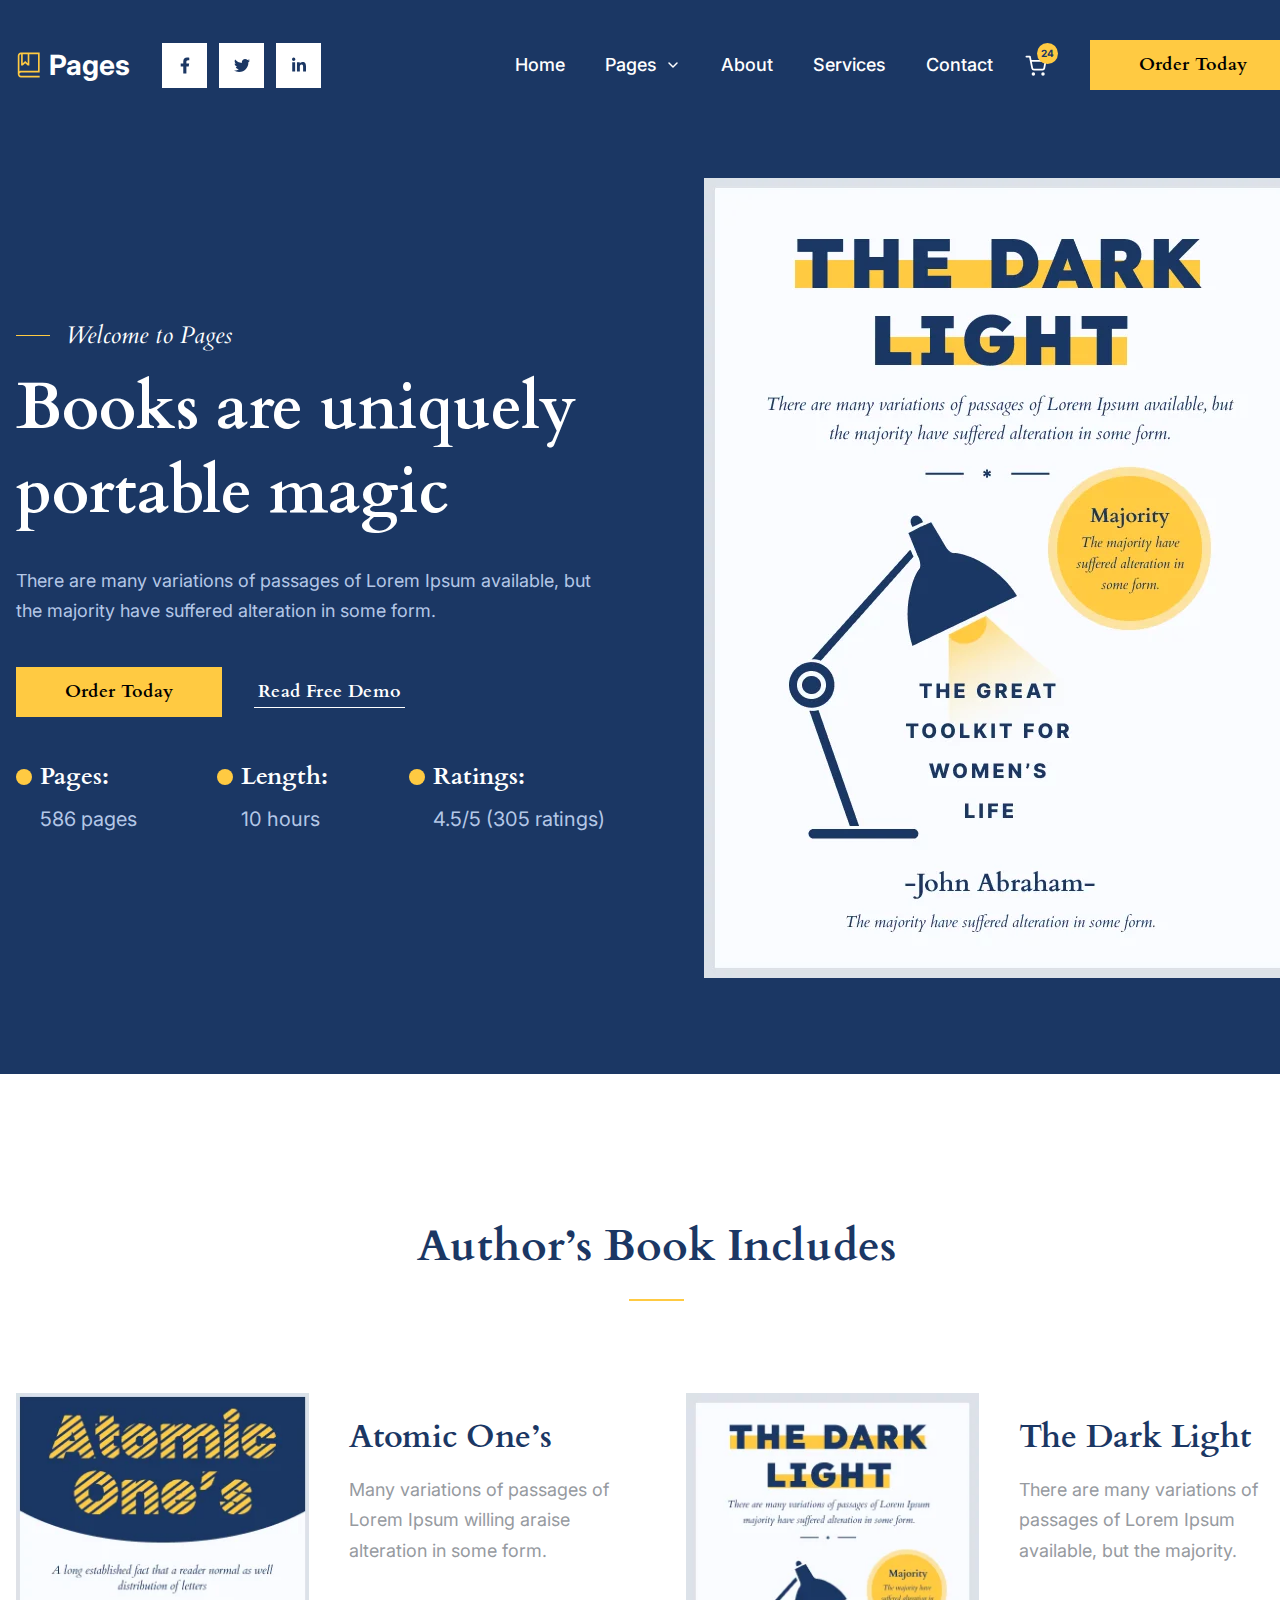
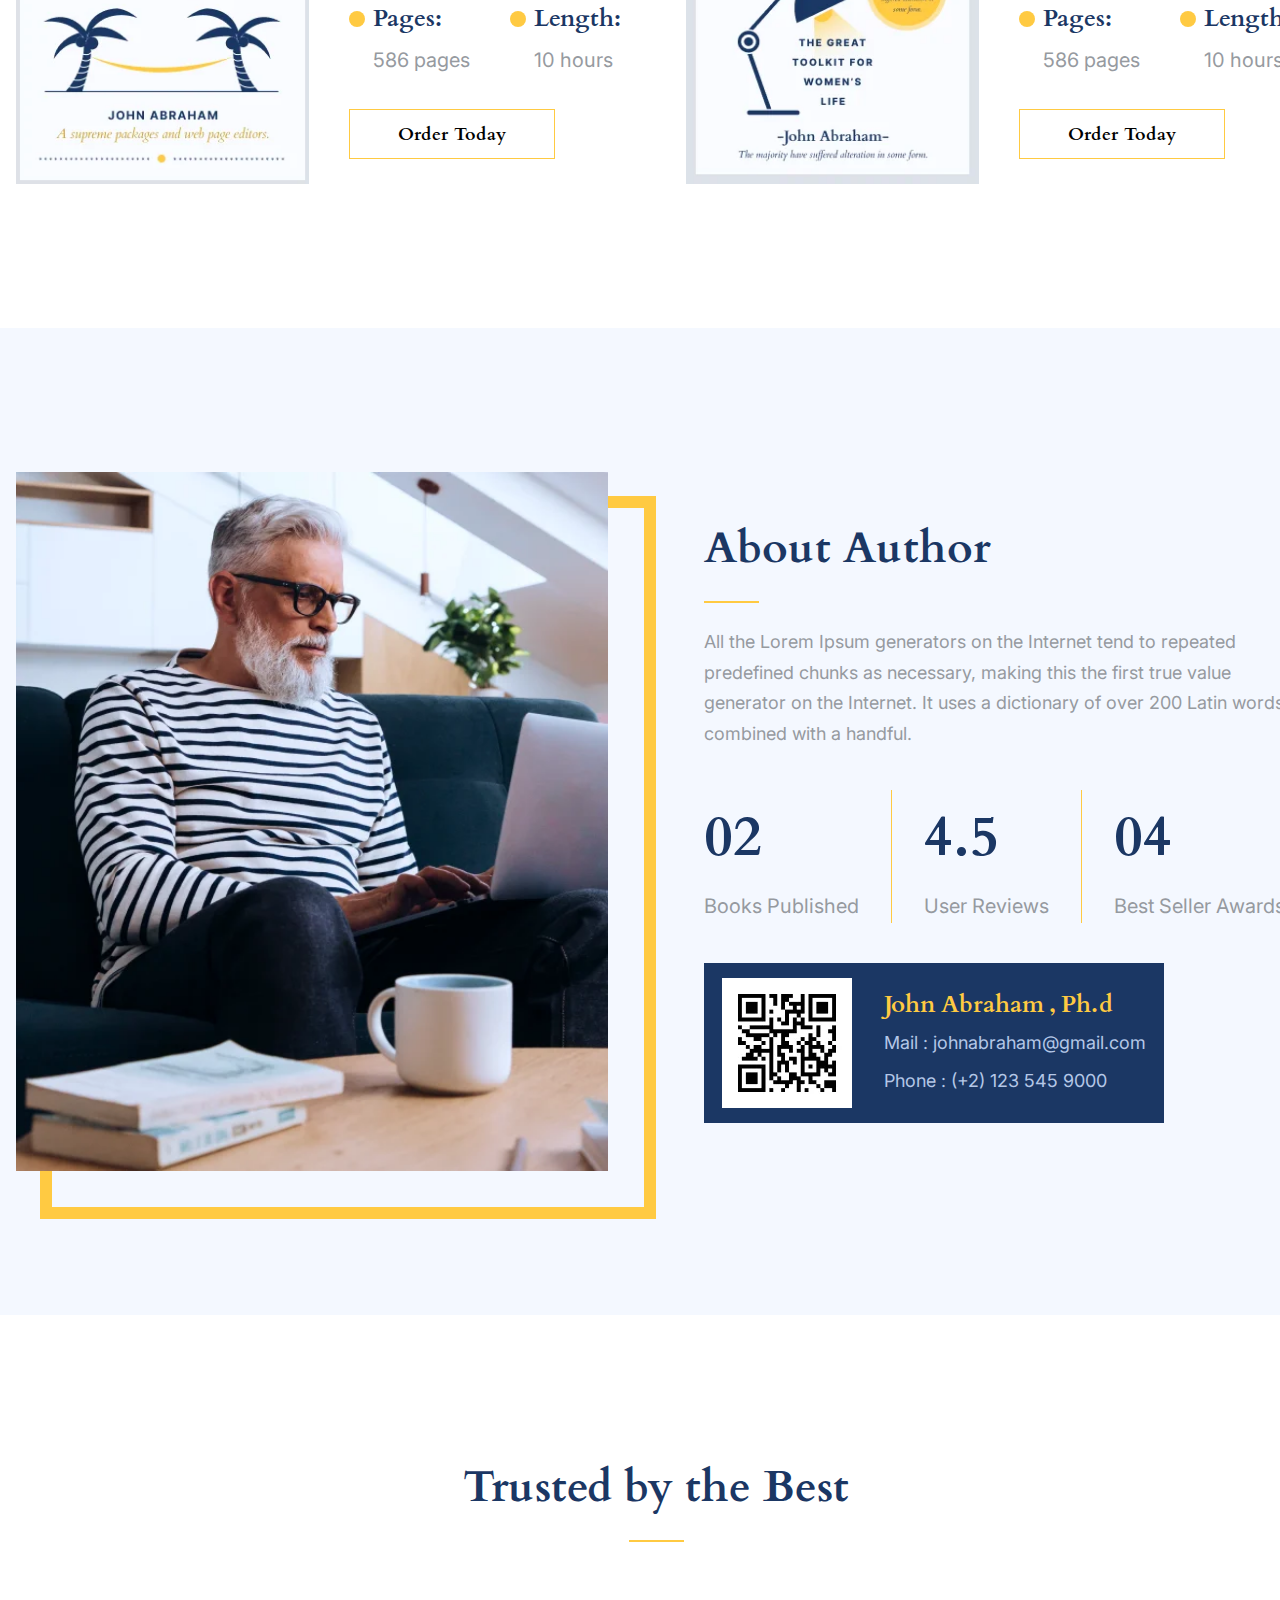
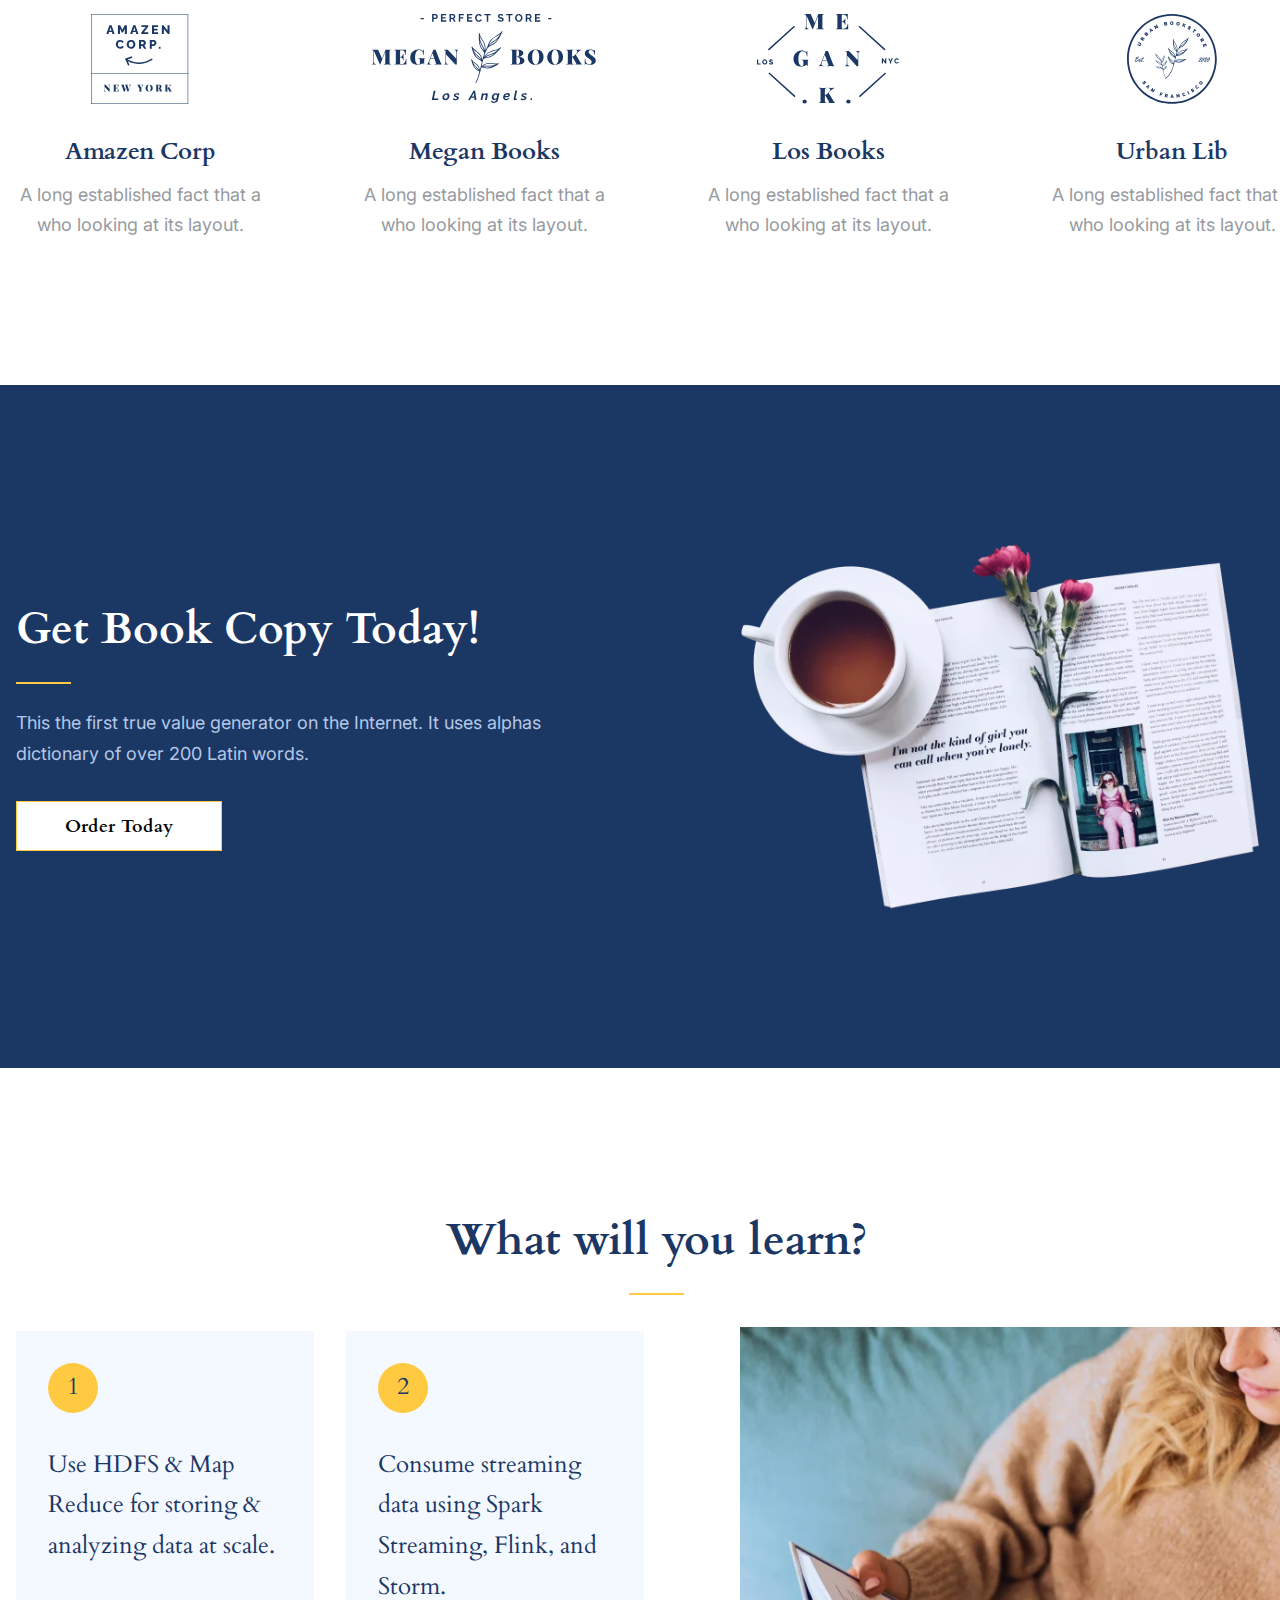
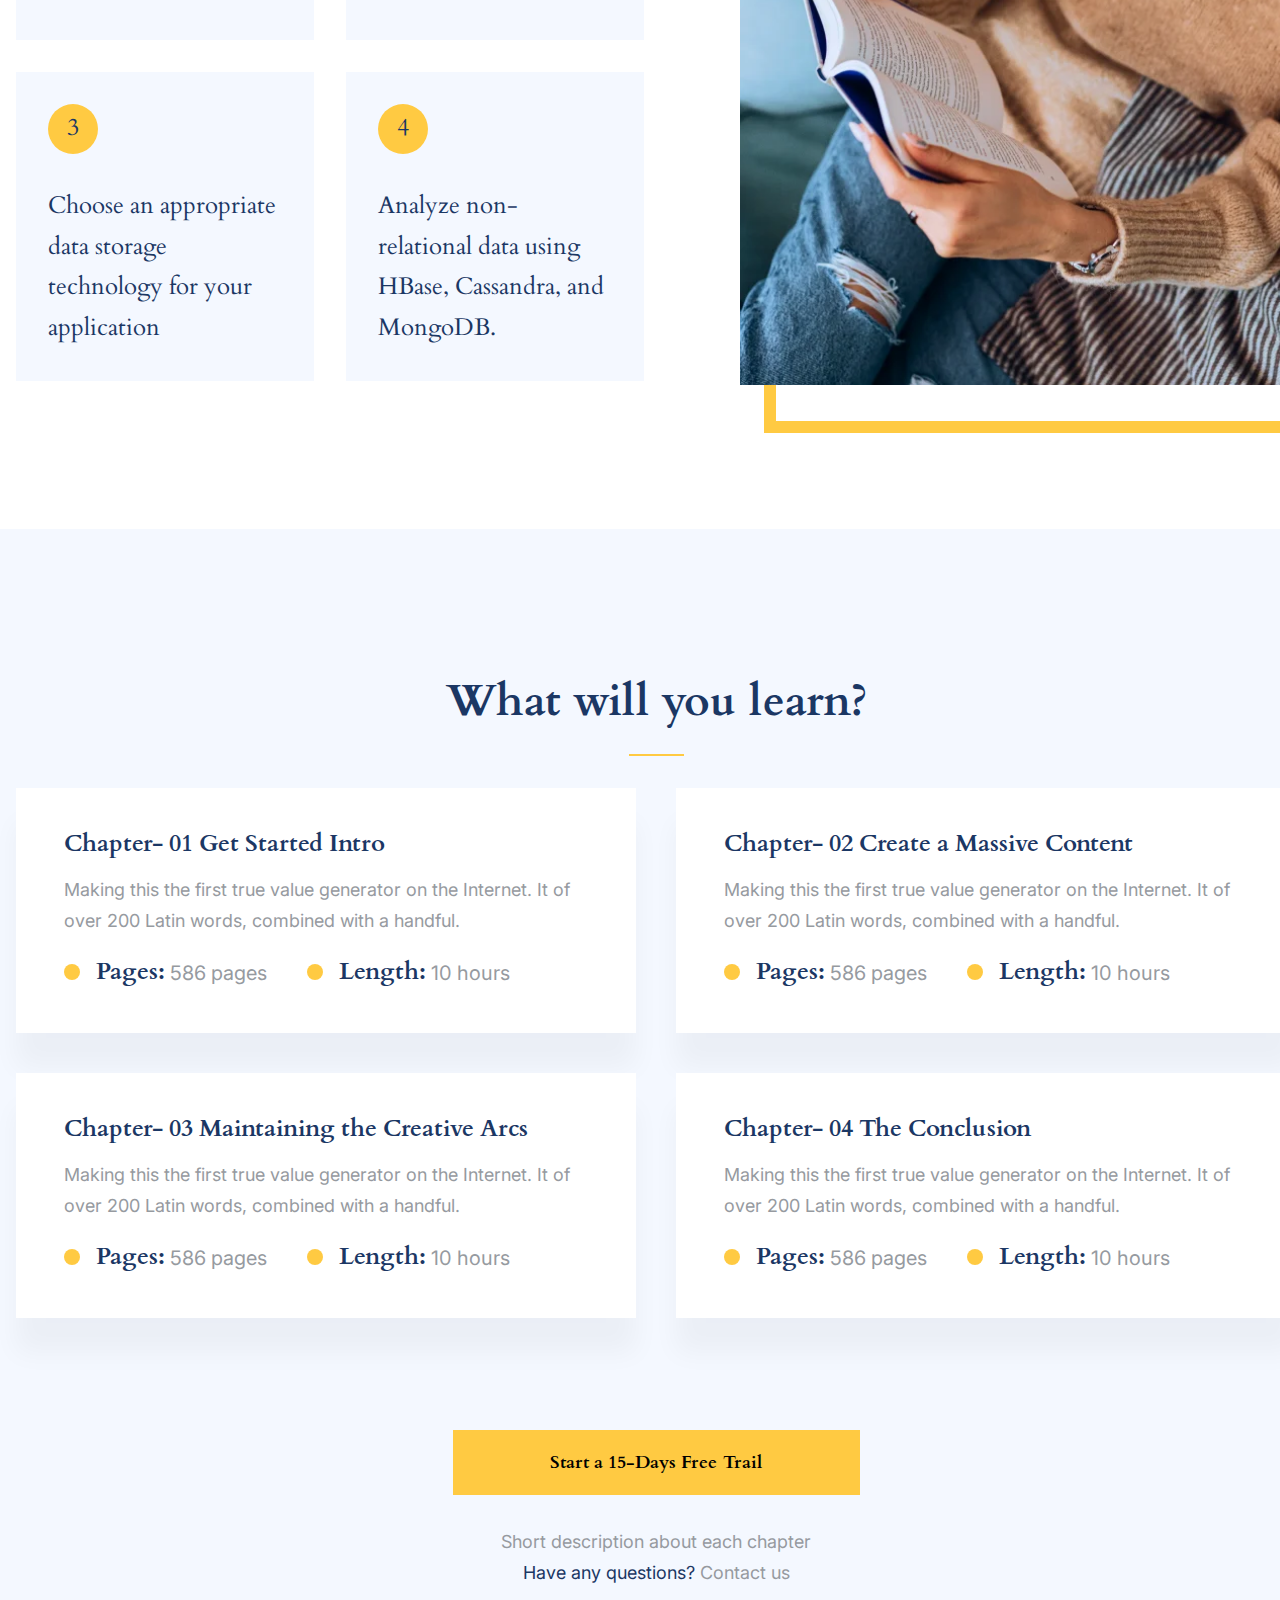
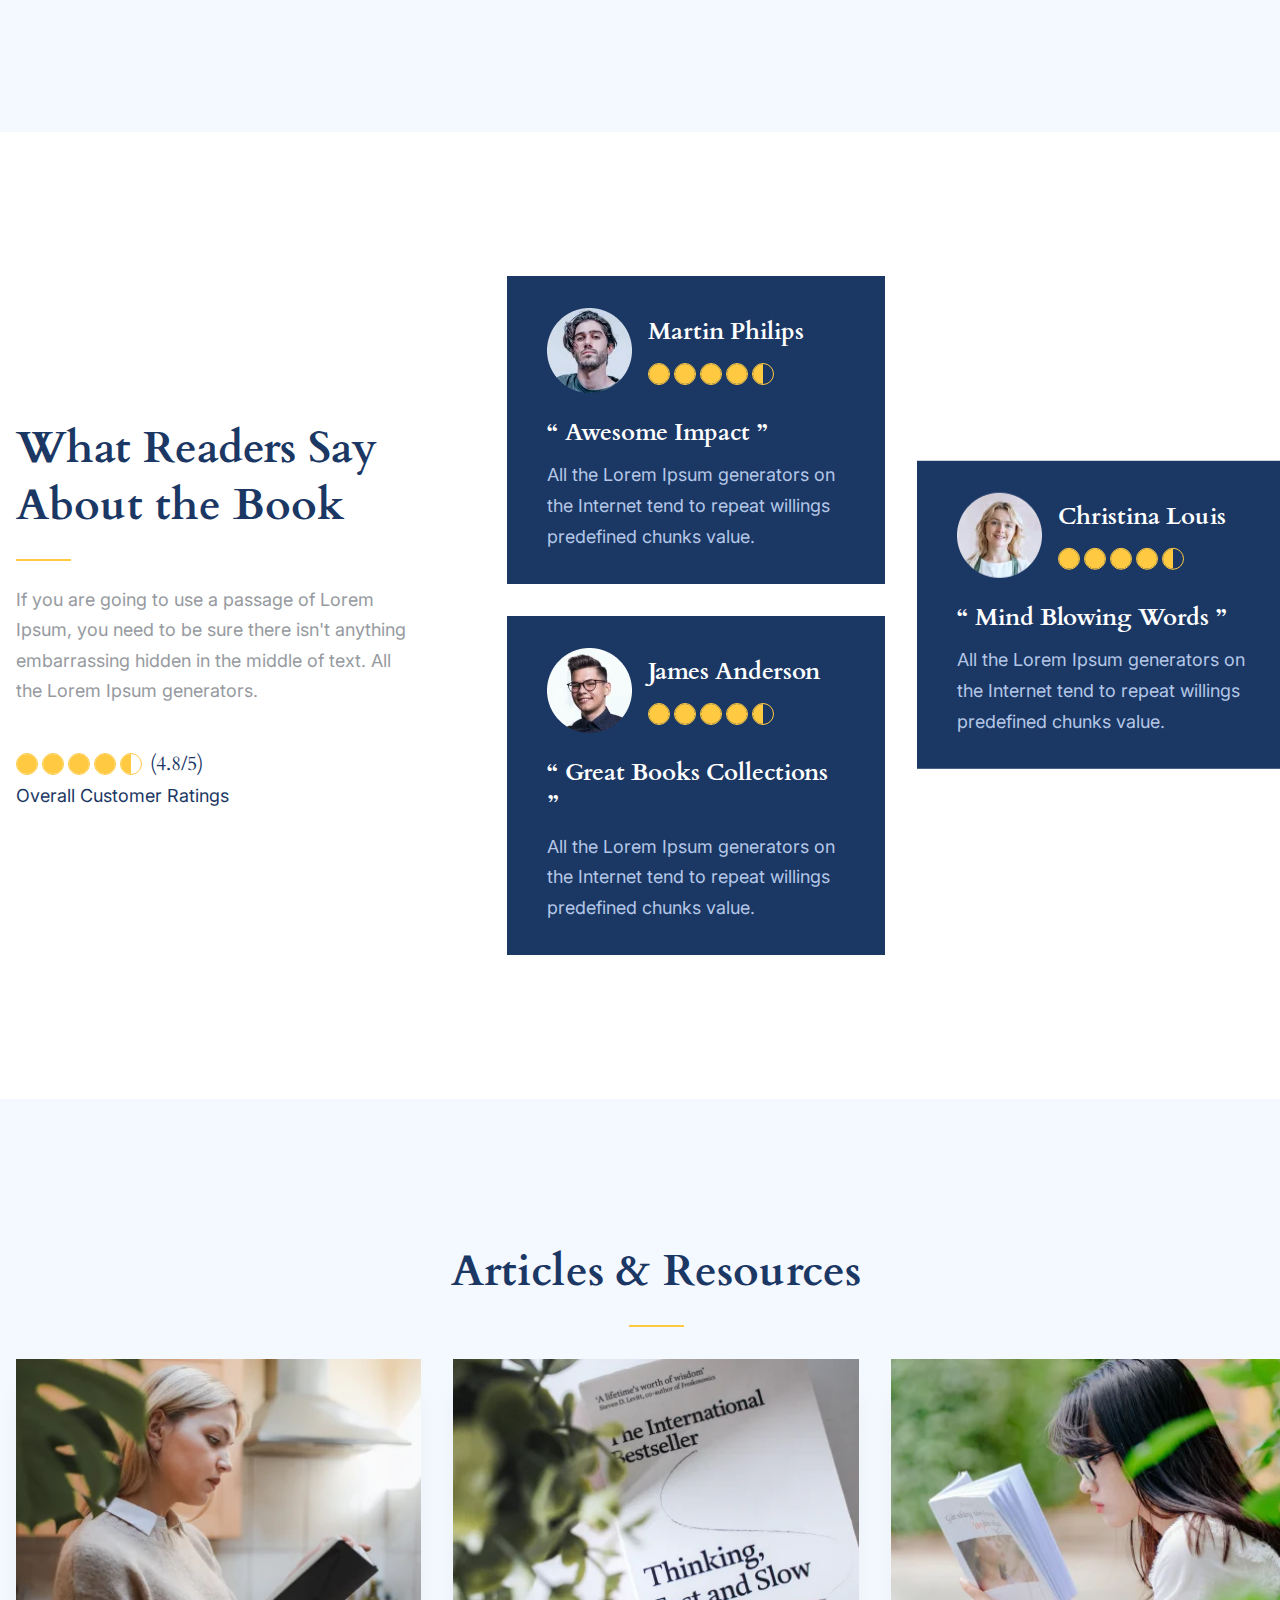
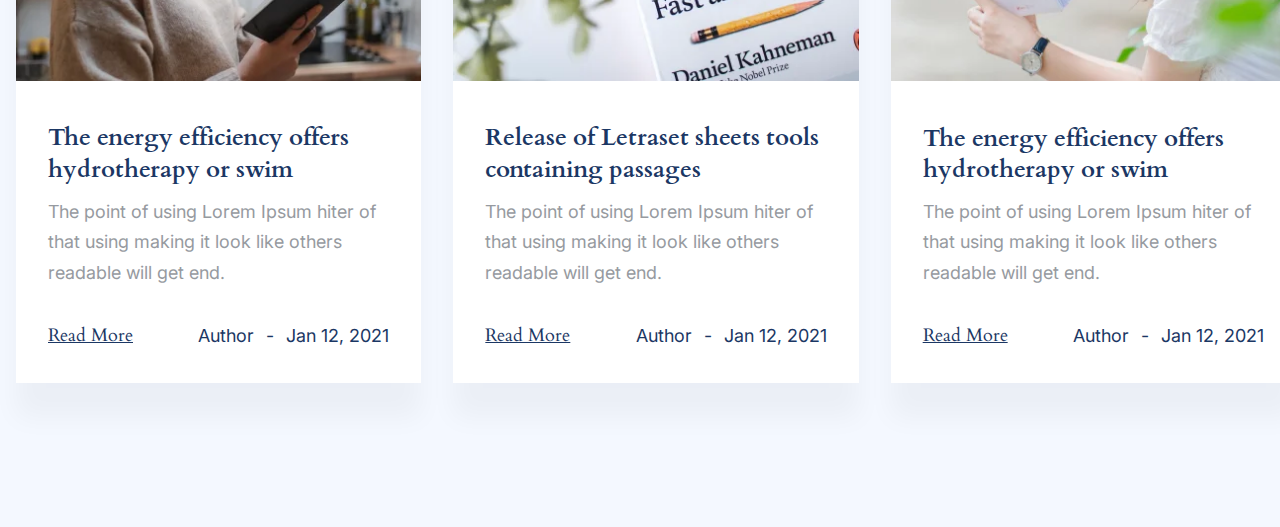
==== index.html @ bec777d6 ""articles" section" ====
<!DOCTYPE html>
<html lang="en">

<head>
    <meta charset="UTF-8">
    <meta name="viewport" content="width=device-width, initial-scale=1.0">
    <link rel="apple-touch-icon" sizes="180x180" href="/apple-touch-icon.png">
    <link rel="icon" type="image/png" sizes="32x32" href="/favicon-32x32.png">
    <link rel="icon" type="image/png" sizes="16x16" href="/favicon-16x16.png">
    <link rel="manifest" href="/site.webmanifest">
    <link rel="preconnect" href="https://fonts.googleapis.com">
    <link rel="preconnect" href="https://fonts.gstatic.com" crossorigin>
    <link
        href="https://fonts.googleapis.com/css2?family=Cardo:ital,wght@0,700;1,400&family=Inter:wght@400;700&display=swap"
        rel="stylesheet">
    <link rel="stylesheet" href="style.css">
    <title>Main - Book Webflow</title>
</head>

<body>
    <header class="header">
        <div class="section header__inner">
            <a href="/" class="logo">
                <svg class="logo__icon" width="25" height="28" aria-hidden="true">
                    <use href="./assets/sprite.svg#logo" />
                </svg>
                <span class="logo__text">Pages</span>
            </a>
            <div class="socials">
                <a href="/" class="socials__button">
                    <svg width="10" height="19" aria-hidden="true">
                        <use href="./assets/sprite.svg#facebook" />
                    </svg>
                </a>
                <a href="/" class="socials__button">
                    <svg width="16" height="19" aria-hidden="true">
                        <use href="./assets/sprite.svg#twitter" />
                    </svg>
                </a>
                <a href="/" class="socials__button">
                    <svg width="14" height="19" aria-hidden="true">
                        <use href="./assets/sprite.svg#linkedin" />
                    </svg>
                </a>
            </div>
            <div class="header__navigation">
                <nav class="navigation">
                    <ul class="navigation__list">
                        <li class="navigation__item"><a class="navigation__link" href="/">Home</a></li>
                        <li class="navigation__item has-submenu">
                            <a class="navigation__link" href="/">
                                Pages
                                <svg class="navigation__icon" width="16" height="16" aria-hidden="true">
                                    <use class="navigation__link" href="./assets/sprite.svg#chevron-down" />
                                </svg>
                            </a>
                            <div class="navigation__submenu">
                                <a href="/">submenu item #1</a>
                                <a href="/">submenu item #2</a>
                                <a href="/">submenu item #3</a>
                                <a href="/">submenu item #4</a>
                            </div>
                        </li>
                        <li class="navigation__item"><a class="navigation__link" href="/">About</a></li>
                        <li class="navigation__item"><a class="navigation__link" href="/">Services</a></li>
                        <li class="navigation__item"><a class="navigation__link" href="/">Contact</a></li>
                    </ul>
                </nav>
                <a class="cart" href="/" data-count="24">
                    <svg class="cart__icon" width="22" height="21" aria-hidden="true">
                        <use href="./assets/sprite.svg#cart" />
                    </svg>
                </a>
                <button class="button" type="button">Order Today</button>
            </div>
        </div>
    </header>
    <div class="hero">
        <section class="section">
            <article class="hero-book">
                <div class="hero-book__content">
                    <h2 class="h5 hero-book__subtitle">Welcome to Pages</h2>
                    <h1 class="hero-book__title">Books are uniquely portable magic</h1>
                    <p class="paragraph paragraph--light">There are many variations of passages of Lorem Ipsum
                        available,
                        but the majority have suffered alteration in some form.</p>
                    <div class="hero-book__buttons">
                        <button class="button" type="button">Order Today</button>
                        <a class="button button--link" href="/">Read Free Demo</a>
                    </div>
                    <ul class="hero-book__statistic statistic">
                        <li class="statistic__item">
                            <strong class="statistic__title">Pages:</strong>
                            <span class="statistic__value">586 pages</span>
                        </li>
                        <li class="statistic__item">
                            <strong class="statistic__title">Length:</strong>
                            <span class="statistic__value">10 hours</span>
                        </li>
                        <li class="statistic__item">
                            <strong class="statistic__title">Ratings:</strong>
                            <span class="statistic__value">4.5/5 (305 ratings)</span>
                        </li>
                    </ul>
                </div>
                <picture class="hero-book__picture">
                    <source srcset="./assets/the_dark_light_cover_lg.webp" type="image/webp">
                    <img src="./assets/the_dark_light_cover_lg.png" alt="Book" class="hero-book__image">
                </picture>
            </article>
        </section>
    </div>
    <div class="books-included">
        <section class="section page-section page-section--vertical">
            <h2 class="page-section__title h3">Author’s Book Includes</h2>
            <div class="books">
                <article class="book">
                    <picture class="book__picture">
                        <source srcset="./assets/atomic_ones_cover.webp" type="image/webp">
                        <img src="./assets/atomic_ones_cover.png" alt="Book" class="hero-book__image">
                    </picture>
                    <div class="book__content">
                        <h3 class="book__title h4">Atomic One’s</h3>
                        <p class="paragraph">Many variations of passages of Lorem Ipsum willing araise
                            alteration in some form.</p>
                        <ul class="book__statistic statistic statistic--dark statistic--gap-sm">
                            <li class="statistic__item">
                                <strong class="statistic__title">Pages:</strong>
                                <span class="statistic__value">586 pages</span>
                            </li>
                            <li class="statistic__item">
                                <strong class="statistic__title">Length:</strong>
                                <span class="statistic__value">10 hours</span>
                            </li>
                        </ul>
                        <button class="button button--secondary" type="button">Order Today</button>
                    </div>
                </article>
                <article class="book">
                    <picture class="book__picture">
                        <source srcset="./assets/the_dark_light_cover.webp" type="image/webp">
                        <img src="./assets/the_dark_light_cover.png" alt="Book" class="hero-book__image">
                    </picture>
                    <div class="book__content">
                        <h3 class="book__title h4">The Dark Light</h3>
                        <p class="paragraph">There are many variations of passages of Lorem Ipsum available,
                            but the majority.</p>
                        <ul class="book__statistic statistic statistic--dark statistic--gap-sm">
                            <li class="statistic__item">
                                <strong class="statistic__title">Pages:</strong>
                                <span class="statistic__value">586 pages</span>
                            </li>
                            <li class="statistic__item">
                                <strong class="statistic__title">Length:</strong>
                                <span class="statistic__value">10 hours</span>
                            </li>
                        </ul>
                        <button class="button button--secondary" type="button">Order Today</button>
                    </div>
                </article>
            </div>
        </section>
    </div>
    <div class="author">
        <section class="section page-section">
            <picture class="author__picture picture picture--border">
                <source srcset="./assets/author_poster.webp" type="image/webp">
                <img src="./assets/author_poster.png" alt="Book" class="author__image">
            </picture>
            <div class="author__content">
                <h2 class="page-section__title h3">About Author</h2>
                <p class="paragraph">All the Lorem Ipsum generators on the Internet tend to repeated
                    predefined chunks as necessary, making this the first true value generator on the Internet. It uses
                    a dictionary of over 200 Latin words, combined with a handful.</p>
                <ul class="author__statistic statistic statistic--alt statistic--dark">
                    <li class="statistic__item">
                        <strong class="statistic__title">02</strong>
                        <span class="statistic__value">Books Published</span>
                    </li>
                    <li class="statistic__item">
                        <strong class="statistic__title">4.5</strong>
                        <span class="statistic__value">User Reviews</span>
                    </li>
                    <li class="statistic__item">
                        <strong class="statistic__title">04</strong>
                        <span class="statistic__value">Best Seller Awards</span>
                    </li>
                </ul>
                <div class="author__contact contact">
                    <picture class="contact__picture">
                        <source srcset="./assets/author_qr.webp" type="image/webp">
                        <img src="./assets/author_qr.png" alt="Book" class="author__image">
                    </picture>
                    <div class="contact__content">
                        <h4 class="contact__title h5">John Abraham , Ph.d</h4>
                        <p class="contact__link">
                            <span>Mail :</span>
                            <a href="mailto:johnabraham@gmail.com">johnabraham@gmail.com</a>
                        </p>
                        <p class="contact__link">
                            <span>Phone :</span>
                            <a href="tel: (+2) 123 545 9000"> (+2) 123 545 9000</a>
                        </p>
                    </div>
                </div>
            </div>
        </section>
    </div>
    <div class="trusted">
        <section class="section page-section page-section--vertical">
            <h2 class="page-section__title h3">Trusted by the Best</h2>
            <ul class="trusted__list">
                <li class="trusted__item">
                    <img class="trusted__logo" src="./assets/amazen.svg" alt="Amazen Corp Logo">
                    <h4 class="trusted__title h5">Amazen Corp</h4>
                    <p class="paragraph">A long established fact that a who looking at its layout.</p>
                </li>
                <li class="trusted__item">
                    <img class="trusted__logo" src="./assets/megan_books.svg" alt="Megan Books Logo">
                    <h4 class="trusted__title h5">Megan Books</h4>
                    <p class="paragraph">A long established fact that a who looking at its layout.</p>
                </li>
                <li class="trusted__item">
                    <img class="trusted__logo" src="./assets/los_books.svg" alt="Los Books Logo">
                    <h4 class="trusted__title h5">Los Books</h4>
                    <p class="paragraph">A long established fact that a who looking at its layout.</p>
                </li>
                <li class="trusted__item">
                    <img class="trusted__logo" src="./assets/urban_lib.svg" alt="Urban Lib Logo">
                    <h4 class="trusted__title h5">Urban Lib</h4>
                    <p class="paragraph">A long established fact that a who looking at its layout.</p>
                </li>
            </ul>
        </section>
    </div>
    <div class="get-copy">
        <section class="section page-section">
            <div class="page-section__content">
                <h2 class="page-section__title page-section__title--light h3">Get Book Copy
                    Today!</h2>
                <p class="paragraph paragraph--light get-copy__description">This the first true value generator on
                    the Internet. It uses alphas
                    dictionary of over 200 Latin words.</p>
                <button class="button button--secondary" type="button">Order Today</button>
            </div>
            <picture class="picture">
                <source srcset="./assets/get_book_copy_image.webp" type="image/webp">
                <img src="./assets/get_book_copy_image.png" alt="Book" class="author__image">
            </picture>
        </section>
    </div>
    <div class="what-learn">
        <section class="section page-section page-section--vertical">
            <h2 class="page-section__title h3">What will you learn?</h2>
            <div class="what-learn__inner">
                <div class="what-learn__tiles">
                    <div class="what-learn__tile">
                        <span class="what-learn__tile-count">1</span>
                        <p class="what-learn__tile-description">Use HDFS & Map Reduce for storing & analyzing data at
                            scale.
                        </p>
                    </div>
                    <div class="what-learn__tile">
                        <span class="what-learn__tile-count">2</span>
                        <p class="what-learn__tile-description">Consume streaming data using Spark Streaming, Flink, and
                            Storm.</p>
                    </div>
                    <div class="what-learn__tile">
                        <span class="what-learn__tile-count">3</span>
                        <p class="what-learn__tile-description">Choose an appropriate data storage technology for your
                            application</p>
                    </div>
                    <div class="what-learn__tile">
                        <span class="what-learn__tile-count">4</span>
                        <p class="what-learn__tile-description">Analyze non-relational data using HBase, Cassandra, and
                            MongoDB.</p>
                    </div>
                </div>
                <picture class="what-learn__picture picture picture--border">
                    <source srcset="./assets/what_will_you_learn_image.webp" type="image/webp">
                    <img src="./assets/what_will_you_learn_image.png" alt="Book" class="author__image">
                </picture>
            </div>
        </section>
    </div>
    <div class="chapters">
        <section class="section page-section page-section--vertical">
            <h2 class="page-section__title h3">What will you learn?</h2>
            <div class="chapters__tiles">
                <article class="chapters__tile">
                    <h3 class="chapters__tile-title h5">Chapter- 01 Get Started Intro</h3>
                    <p class="paragraph">Making this the first true value generator on the Internet. It of over 200
                        Latin words, combined with a handful.</p>
                    <ul class="statistic statistic--horizontal statistic--dark statistic--gap-sm">
                        <li class="statistic__item">
                            <strong class="statistic__title">Pages:</strong>
                            <span class="statistic__value">586 pages</span>
                        </li>
                        <li class="statistic__item">
                            <strong class="statistic__title">Length:</strong>
                            <span class="statistic__value">10 hours</span>
                        </li>
                    </ul>
                </article>
                <article class="chapters__tile">
                    <h3 class="chapters__tile-title h5">Chapter- 02 Create a Massive Content</h3>
                    <p class="paragraph">Making this the first true value generator on the Internet. It of over 200
                        Latin words, combined with a handful.</p>
                    <ul class="statistic statistic--horizontal statistic--dark statistic--gap-sm">
                        <li class="statistic__item">
                            <strong class="statistic__title">Pages:</strong>
                            <span class="statistic__value">586 pages</span>
                        </li>
                        <li class="statistic__item">
                            <strong class="statistic__title">Length:</strong>
                            <span class="statistic__value">10 hours</span>
                        </li>
                    </ul>
                </article>
                <article class="chapters__tile">
                    <h3 class="chapters__tile-title h5">Chapter- 03 Maintaining the Creative Arcs</h3>
                    <p class="paragraph">Making this the first true value generator on the Internet. It of over 200
                        Latin words, combined with a handful.</p>
                    <ul class="statistic statistic--horizontal statistic--dark statistic--gap-sm">
                        <li class="statistic__item">
                            <strong class="statistic__title">Pages:</strong>
                            <span class="statistic__value">586 pages</span>
                        </li>
                        <li class="statistic__item">
                            <strong class="statistic__title">Length:</strong>
                            <span class="statistic__value">10 hours</span>
                        </li>
                    </ul>
                </article>
                <article class="chapters__tile">
                    <h3 class="chapters__tile-title h5">Chapter- 04 The Conclusion</h3>
                    <p class="paragraph">Making this the first true value generator on the Internet. It of over 200
                        Latin words, combined with a handful.</p>
                    <ul class="statistic statistic--horizontal statistic--dark statistic--gap-sm">
                        <li class="statistic__item">
                            <strong class="statistic__title">Pages:</strong>
                            <span class="statistic__value">586 pages</span>
                        </li>
                        <li class="statistic__item">
                            <strong class="statistic__title">Length:</strong>
                            <span class="statistic__value">10 hours</span>
                        </li>
                    </ul>
                </article>
            </div>
            <footer class="chapters__footer">
                <button class="button button--lg chapters__button">Start a 15-Days Free Trail</button>
                <p class="paragraph">Short description about each chapter</p>
                <p class="paragraph"><a class="link link--dark" href="/">Have any questions?</a> Contact us</p>
            </footer>
        </section>
    </div>
    <div class="testimonials">
        <section class="section page-section page-section--1_2">
            <div class="testimonials__content">
                <h2 class="page-section__title h3">What Readers Say About the Book</h2>
                <p class="paragraph">If you are going to use a passage of Lorem Ipsum, you need to be sure there isn't
                    anything embarrassing hidden in the middle of text. All the Lorem Ipsum generators.</p>
                <div class="testimonials__rating rating">
                    <ul class="rating__dots">
                        <li class="rating__dot"></li>
                        <li class="rating__dot"></li>
                        <li class="rating__dot"></li>
                        <li class="rating__dot"></li>
                        <li class="rating__dot rating__dot--half"></li>
                        <li class="rating__dot rating__dot--label"><span class="rating__label">(4.8/5)</span></li>
                    </ul>
                    <a href="/" class="rating__link">Overall Customer Ratings</a>
                </div>
            </div>
            <div class="testimonials__testimonials">
                <article class="testimonial">
                    <header class="testimonial__header">
                        <picture class="testimonial__avatar">
                            <source srcset="./assets/avatar_01.webp" type="image/webp">
                            <img src="./assets/avatar_01.png" alt="Book" class="author__image">
                        </picture>
                        <h3 class="testimonial__username h5">Martin Philips</h3>
                        <div class="rating testimonial__rating">
                            <ul class="rating__dots">
                                <li class="rating__dot"></li>
                                <li class="rating__dot"></li>
                                <li class="rating__dot"></li>
                                <li class="rating__dot"></li>
                                <li class="rating__dot rating__dot--half"></li>
                            </ul>
                        </div>
                    </header>
                    <h4 class="testimonial__title h5">“ Awesome Impact ”</h4>
                    <p class="paragraph paragraph--light">All the Lorem Ipsum generators on the Internet tend to repeat
                        willings predefined chunks value.</p>
                </article>
                <article class="testimonial">
                    <header class="testimonial__header">
                        <picture class="testimonial__avatar">
                            <source srcset="./assets/avatar_02.webp" type="image/webp">
                            <img src="./assets/avatar_02.png" alt="Book" class="author__image">
                        </picture>
                        <h3 class="testimonial__username h5">Christina Louis</h3>
                        <div class="rating testimonial__rating">
                            <ul class="rating__dots">
                                <li class="rating__dot"></li>
                                <li class="rating__dot"></li>
                                <li class="rating__dot"></li>
                                <li class="rating__dot"></li>
                                <li class="rating__dot rating__dot--half"></li>
                            </ul>
                        </div>
                    </header>
                    <h4 class="testimonial__title h5">“ Mind Blowing Words ”</h4>
                    <p class="paragraph paragraph--light">All the Lorem Ipsum generators on the Internet tend to repeat
                        willings predefined chunks value.</p>
                </article>
                <article class="testimonial">
                    <header class="testimonial__header">
                        <picture class="testimonial__avatar">
                            <source srcset="./assets/avatar_03.webp" type="image/webp">
                            <img src="./assets/avatar_03.png" alt="Book" class="author__image">
                        </picture>
                        <h3 class="testimonial__username h5">James Anderson</h3>
                        <div class="rating testimonial__rating">
                            <ul class="rating__dots">
                                <li class="rating__dot"></li>
                                <li class="rating__dot"></li>
                                <li class="rating__dot"></li>
                                <li class="rating__dot"></li>
                                <li class="rating__dot rating__dot--half"></li>
                            </ul>
                        </div>
                    </header>
                    <h4 class="testimonial__title h5">“ Great Books Collections ”</h4>
                    <p class="paragraph paragraph--light">All the Lorem Ipsum generators on the Internet tend to repeat
                        willings predefined chunks value.</p>
                </article>
            </div>
        </section>
    </div>
    <div class="articles">
        <section class="section page-section page-section--vertical">
            <h2 class="page-section__title h3">Articles & Resources</h2>
            <div class="articles__articles">
                <article class="article">
                    <picture class="article__picture">
                        <source srcset="./assets/article_01.webp" type="image/webp">
                        <img src="./assets/article_01.png" alt="Book" class="article__image">
                    </picture>
                    <div class="article__content">
                        <h3 class="article__title h5">The energy efficiency offers hydrotherapy or swim</h3>
                        <p class="paragraph">The point of using Lorem Ipsum hiter of that using making it look like
                            others readable will get end.</p>
                        <footer class="article__footer">
                            <a class="link link--alt link--serif article__link" href="/">Read More</a>
                            <span class="article__author">Author</span>
                            <span class="article__date">Jan 12, 2021</span>
                        </footer>
                    </div>
                </article>
                <article class="article">
                    <picture class="article__picture">
                        <source srcset="./assets/article_02.webp" type="image/webp">
                        <img src="./assets/article_02.png" alt="Book" class="article__image">
                    </picture>
                    <div class="article__content">
                        <h3 class="article__title h5">Release of Letraset sheets tools containing passages</h3>
                        <p class="paragraph">The point of using Lorem Ipsum hiter of that using making it look like
                            others readable will get end.</p>
                        <footer class="article__footer">
                            <a class="link link--alt link--serif article__link" href="/">Read More</a>
                            <span class="article__author">Author</span>
                            <span class="article__date">Jan 12, 2021</span>
                        </footer>
                    </div>
                </article>
                <article class="article">
                    <picture class="article__picture">
                        <source srcset="./assets/article_03.webp" type="image/webp">
                        <img src="./assets/article_03.png" alt="Book" class="article__image">
                    </picture>
                    <div class="article__content">
                        <h3 class="article__title h5">The energy efficiency offers hydrotherapy or swim</h3>
                        <p class="paragraph">The point of using Lorem Ipsum hiter of that using making it look like
                            others readable will get end.</p>
                        <footer class="article__footer">
                            <a class="link link--alt link--serif article__link" href="/">Read More</a>
                            <span class="article__author">Author</span>
                            <span class="article__date">Jan 12, 2021</span>
                        </footer>
                    </div>
                </article>
            </div>
        </section>
    </div>
</body>

</html>
---- style.css ----
@import './css/variables.css';
@import './css/layout.css';
@import './css/typography.css';
@import './css/general.css';
@import './css/components/all.css';
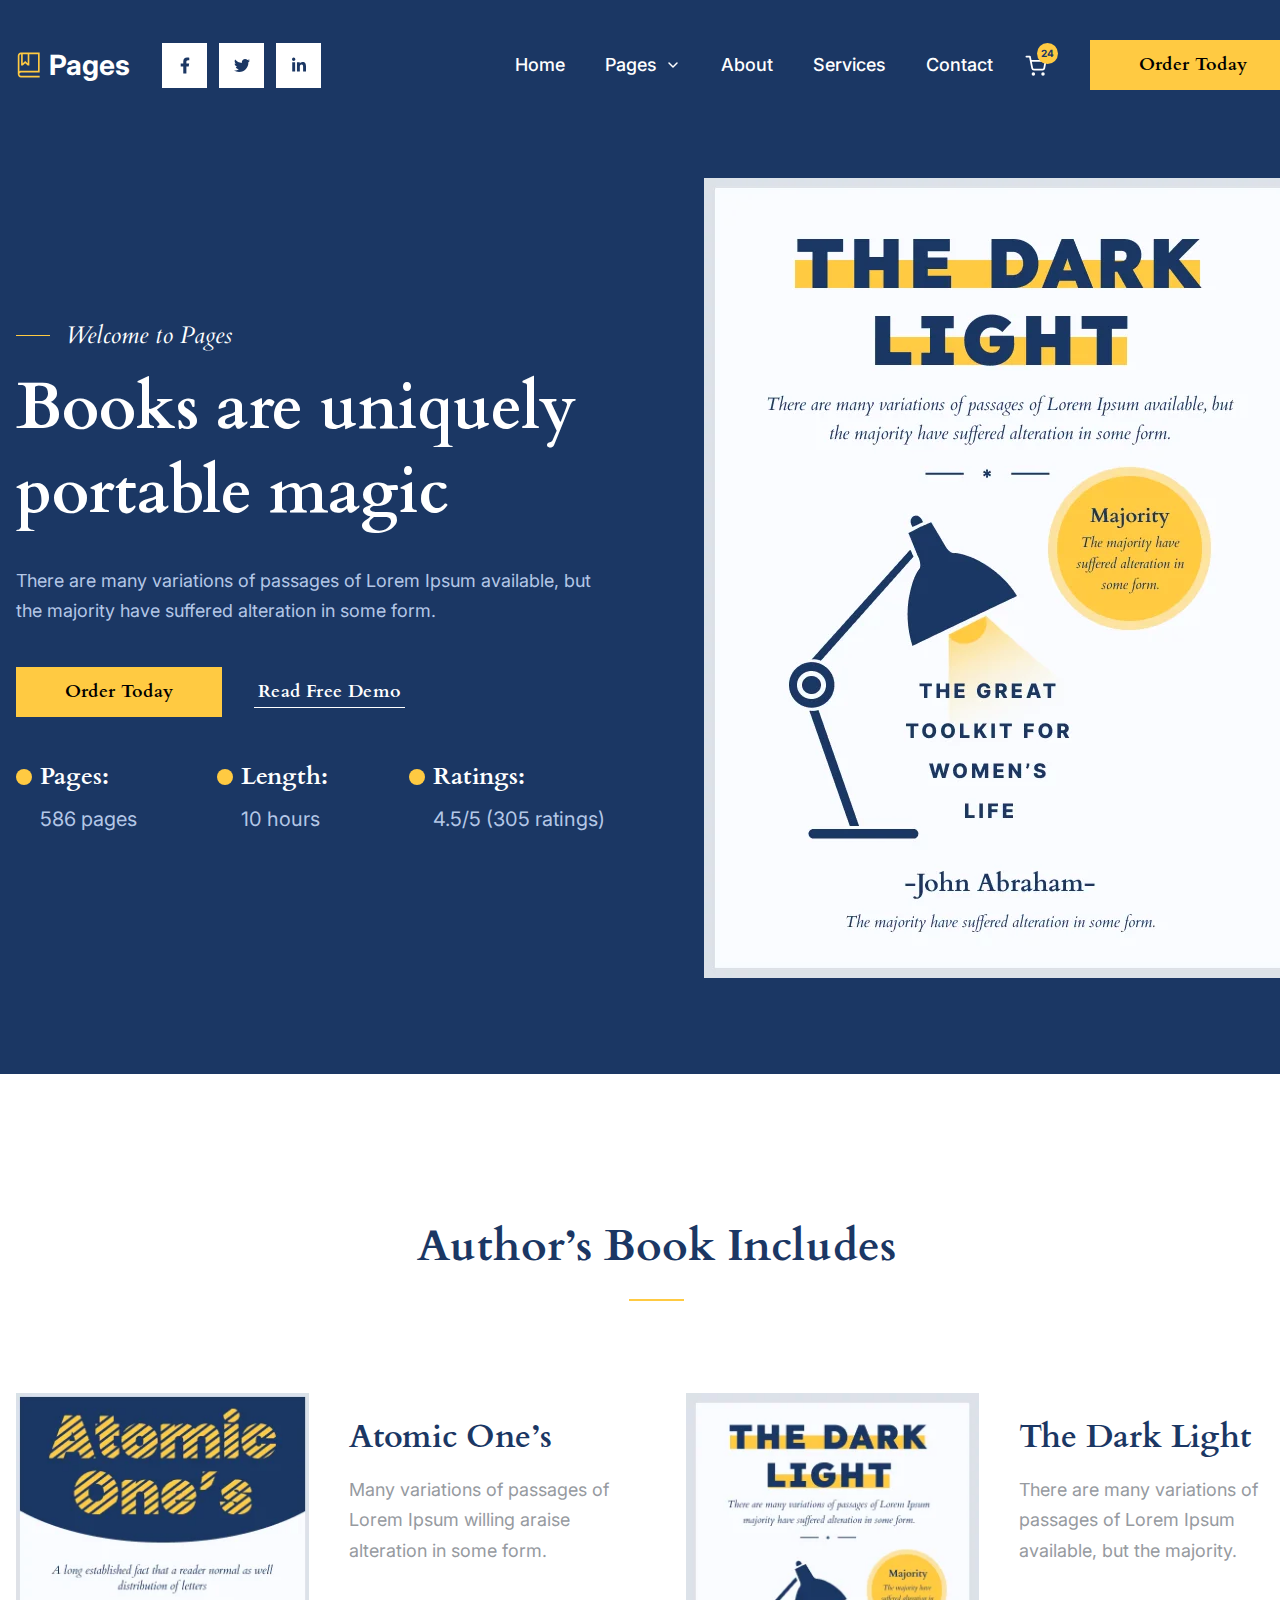
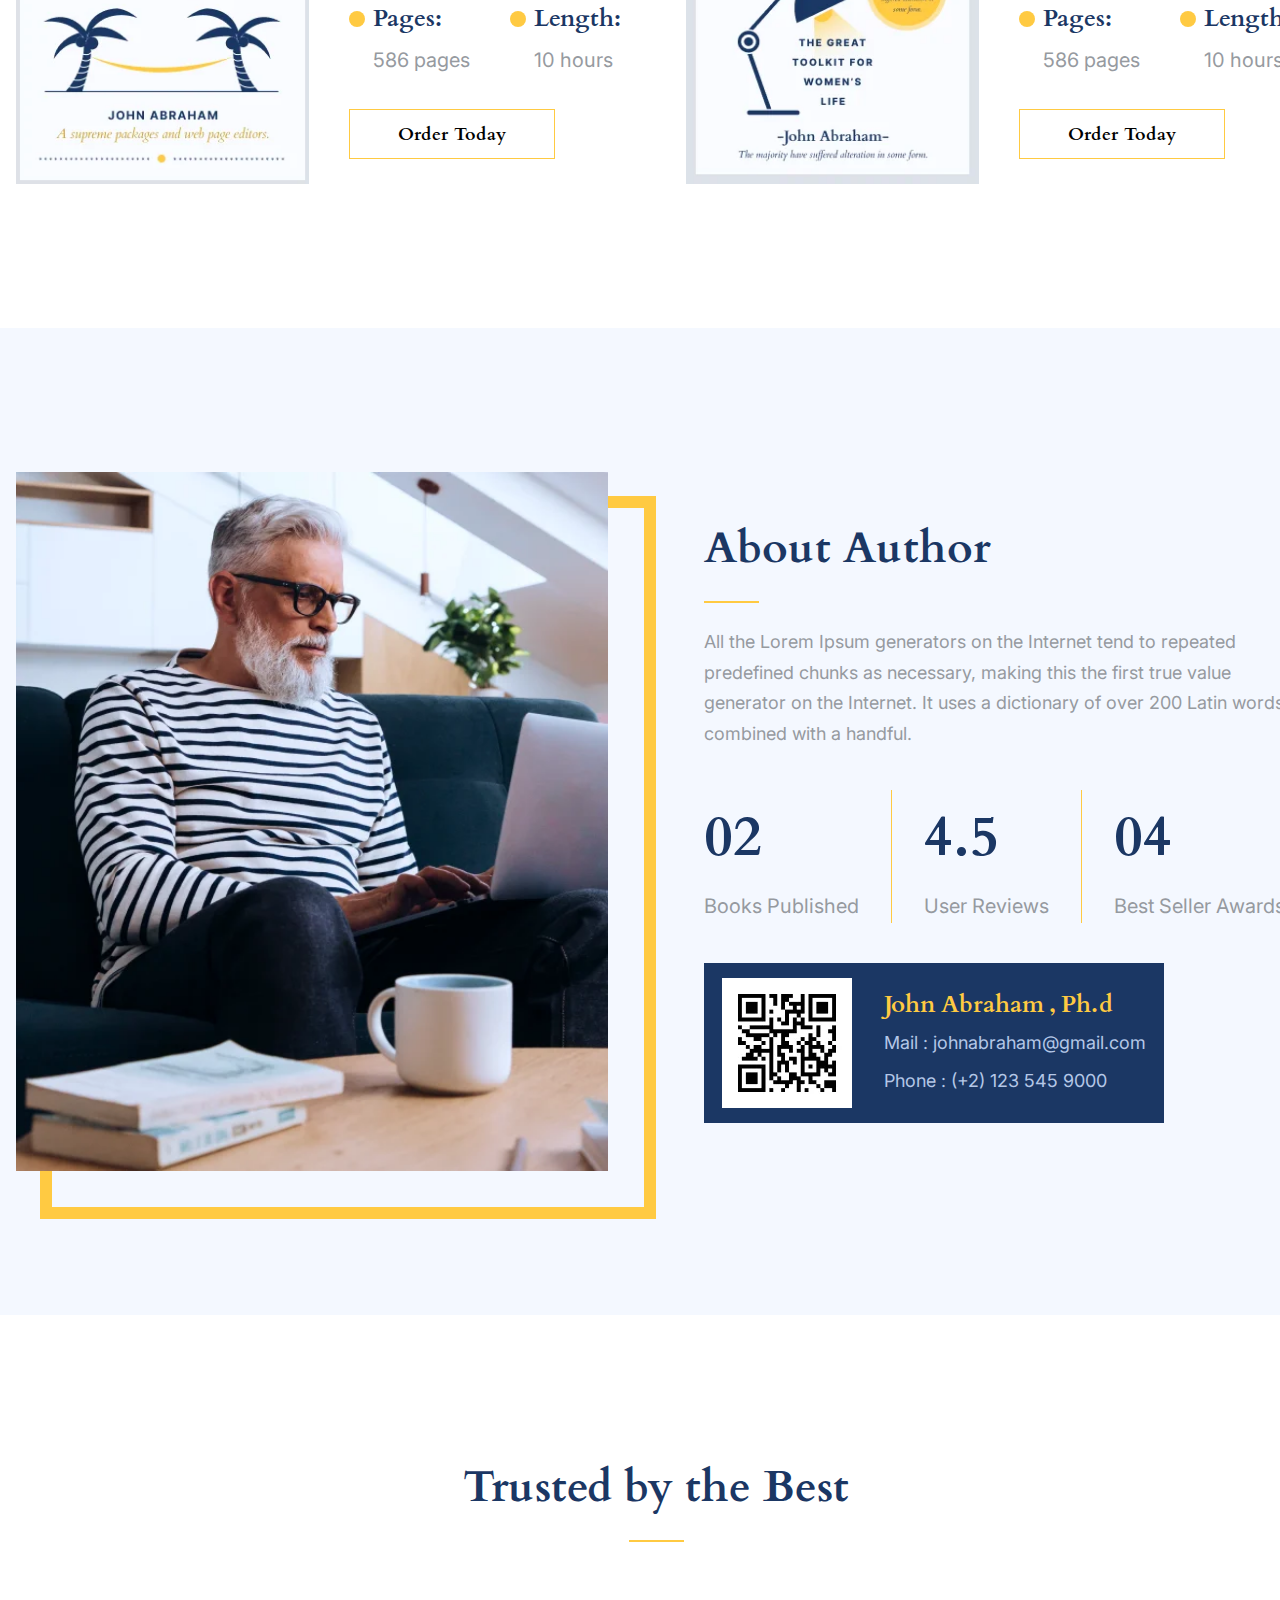
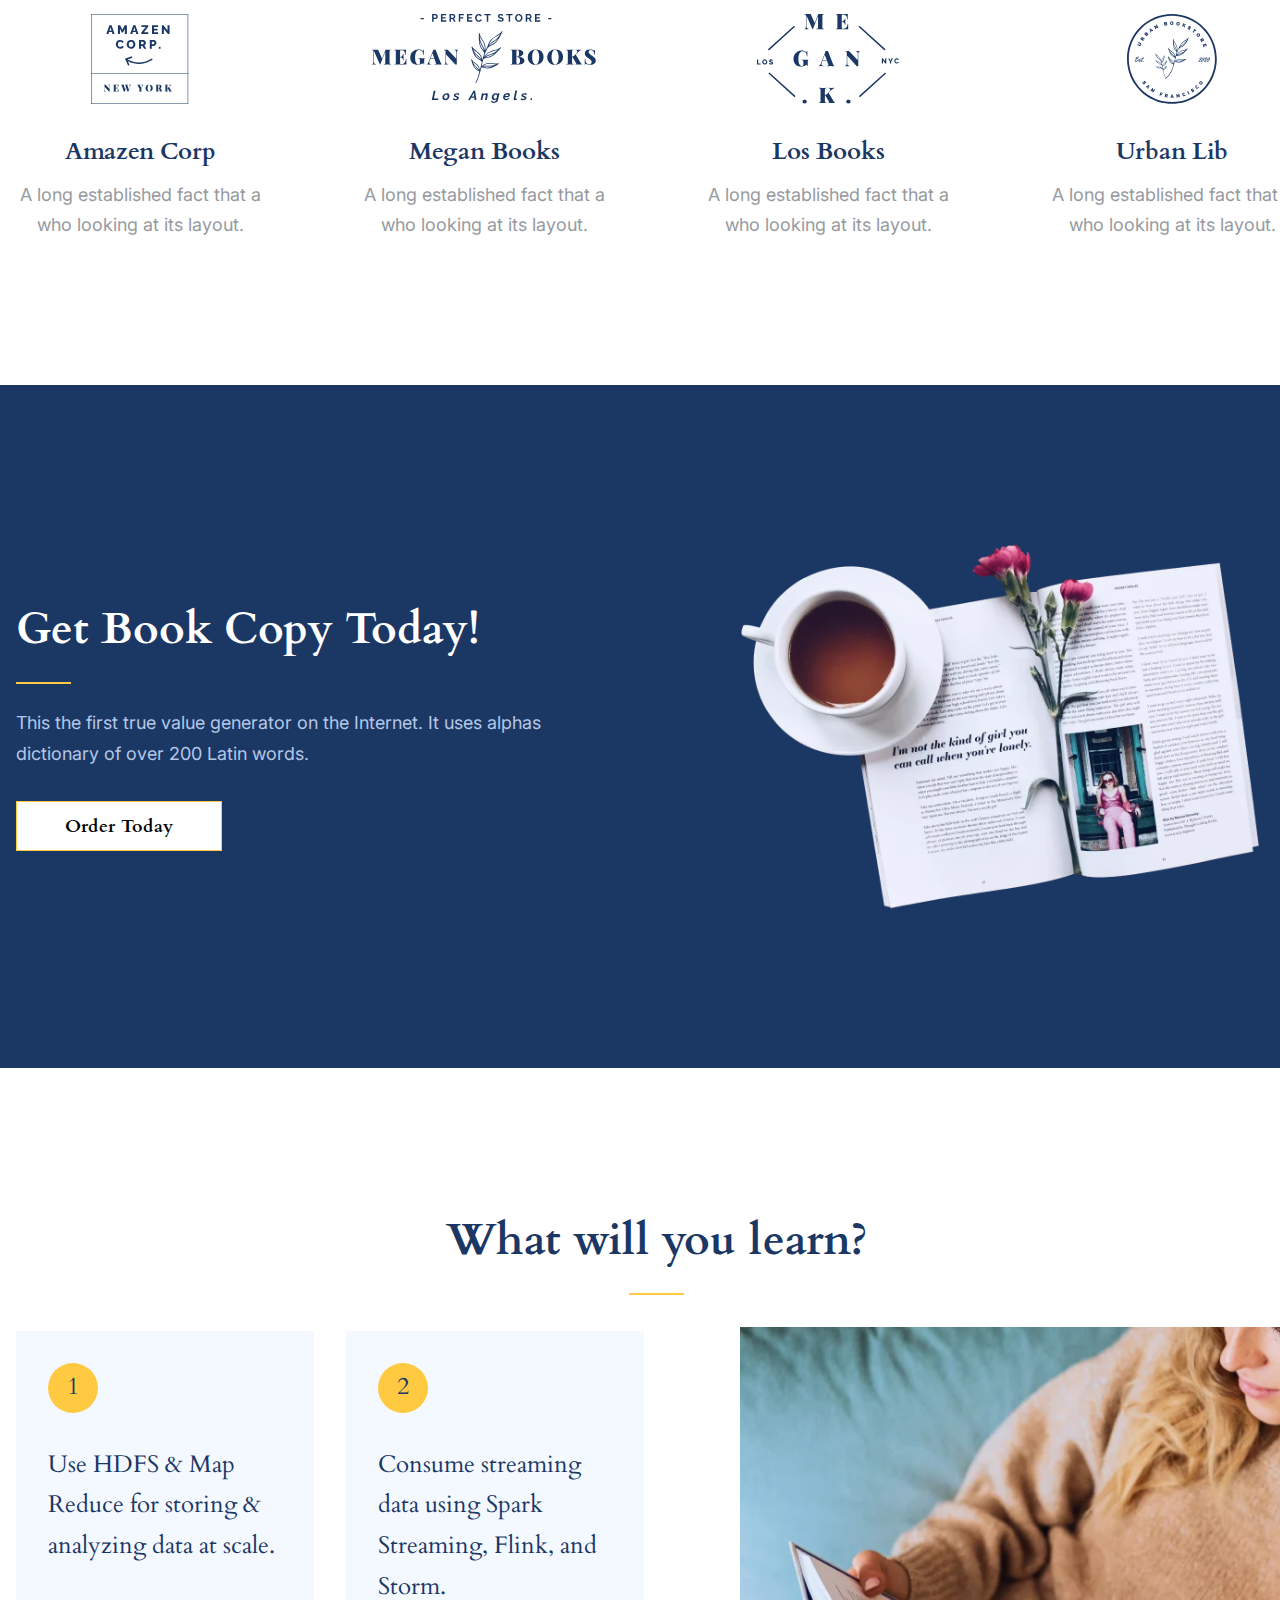
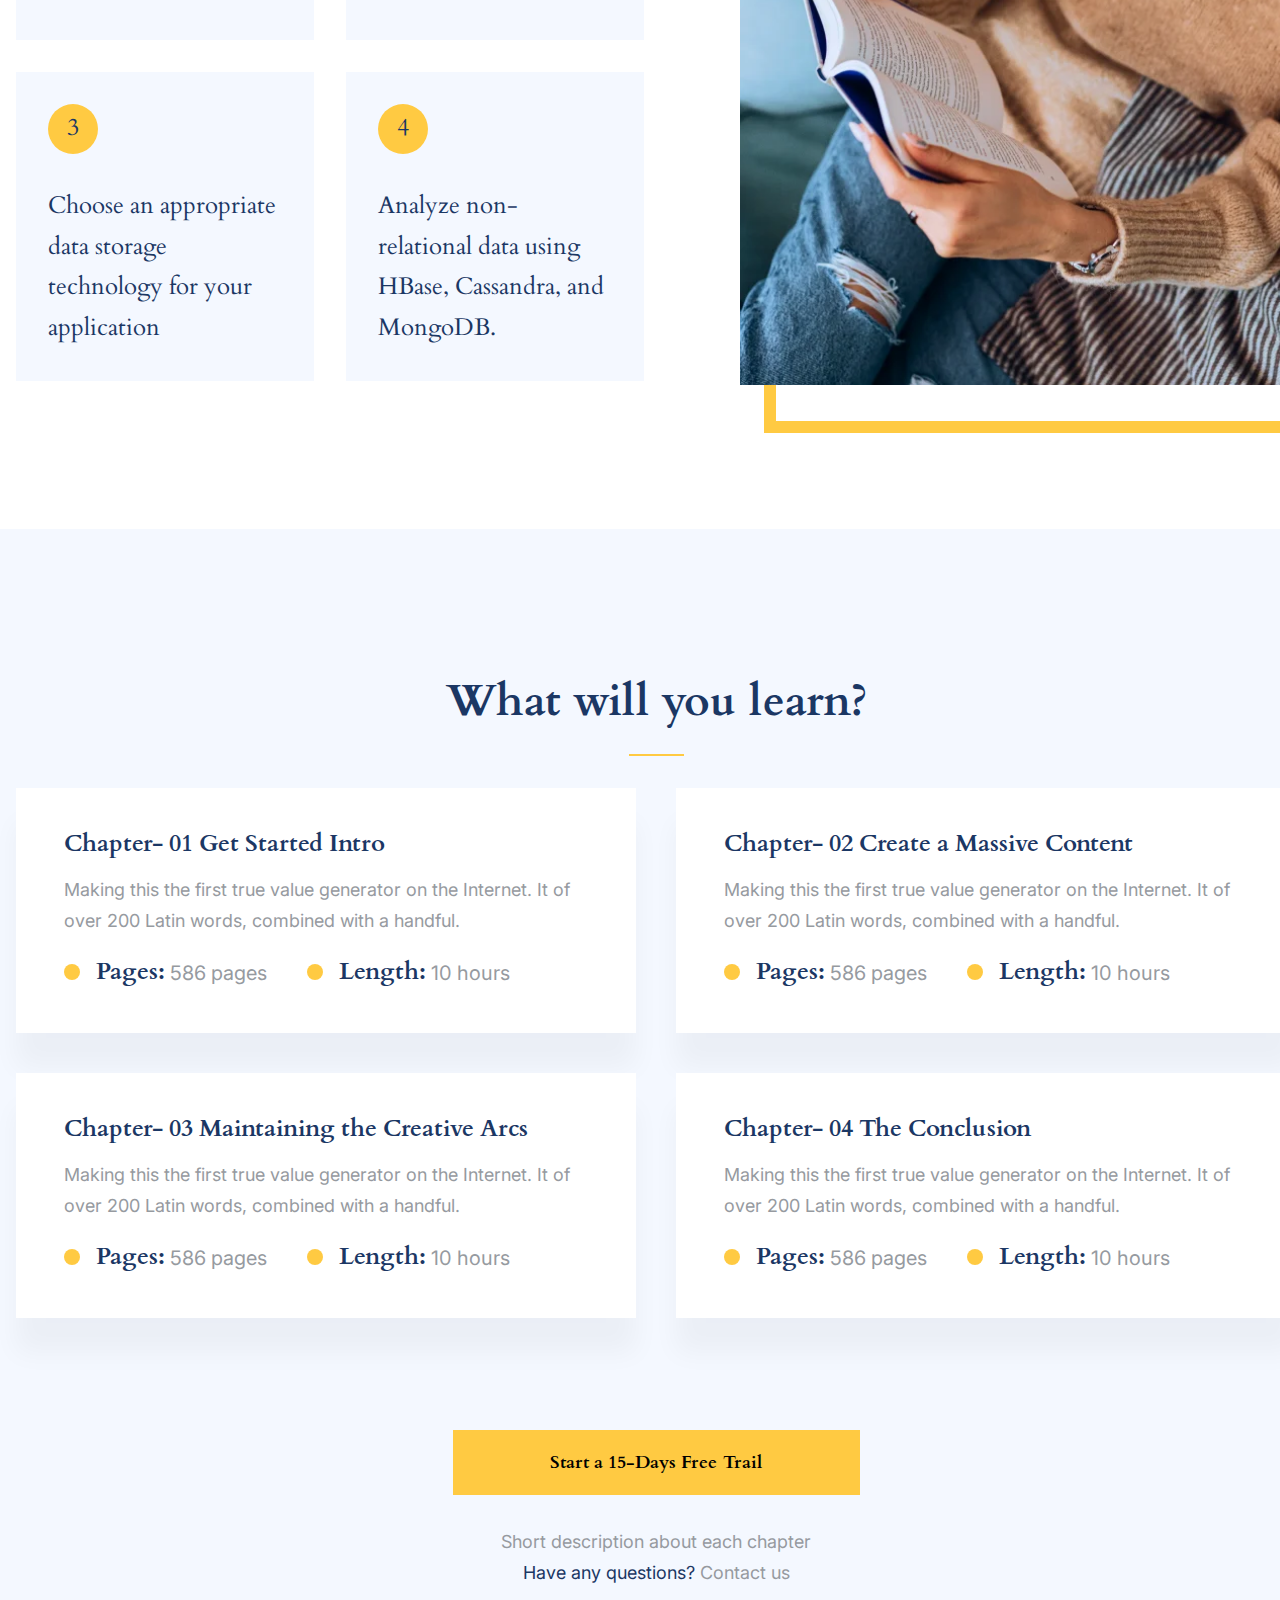
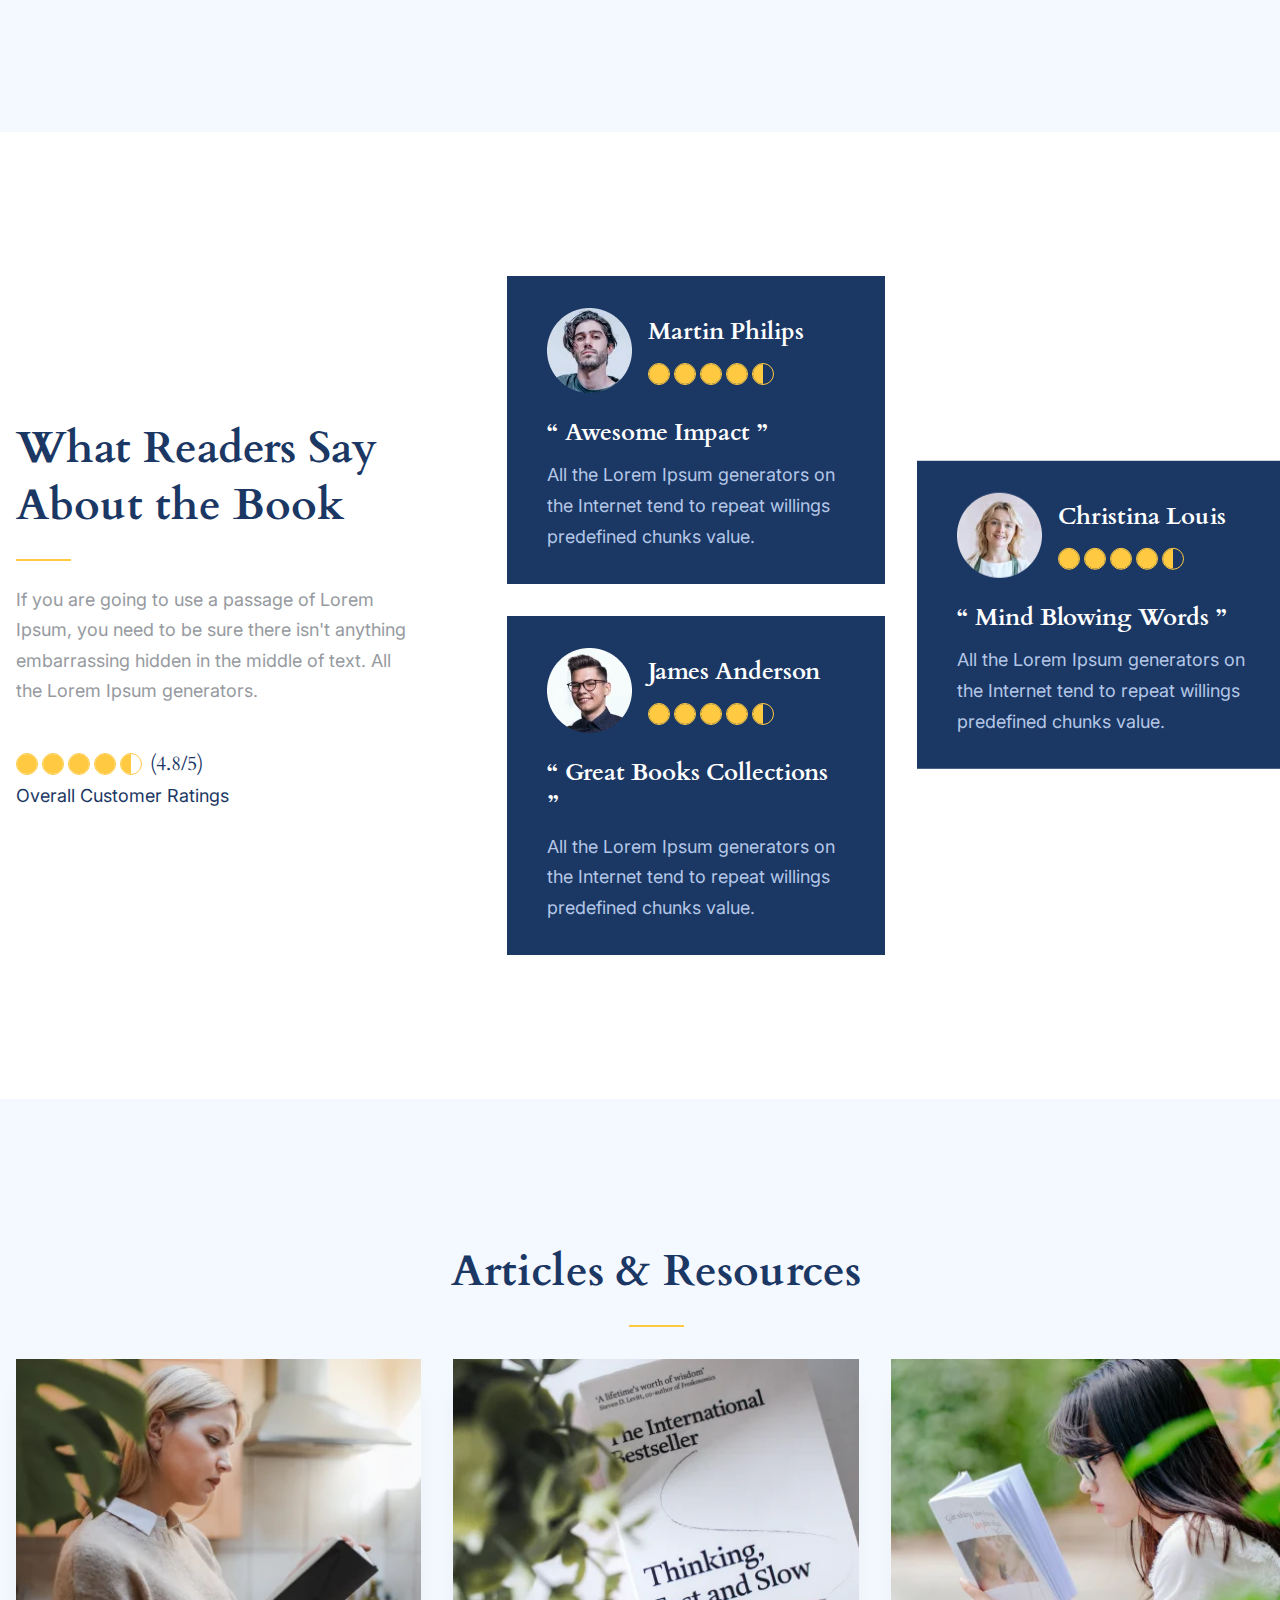
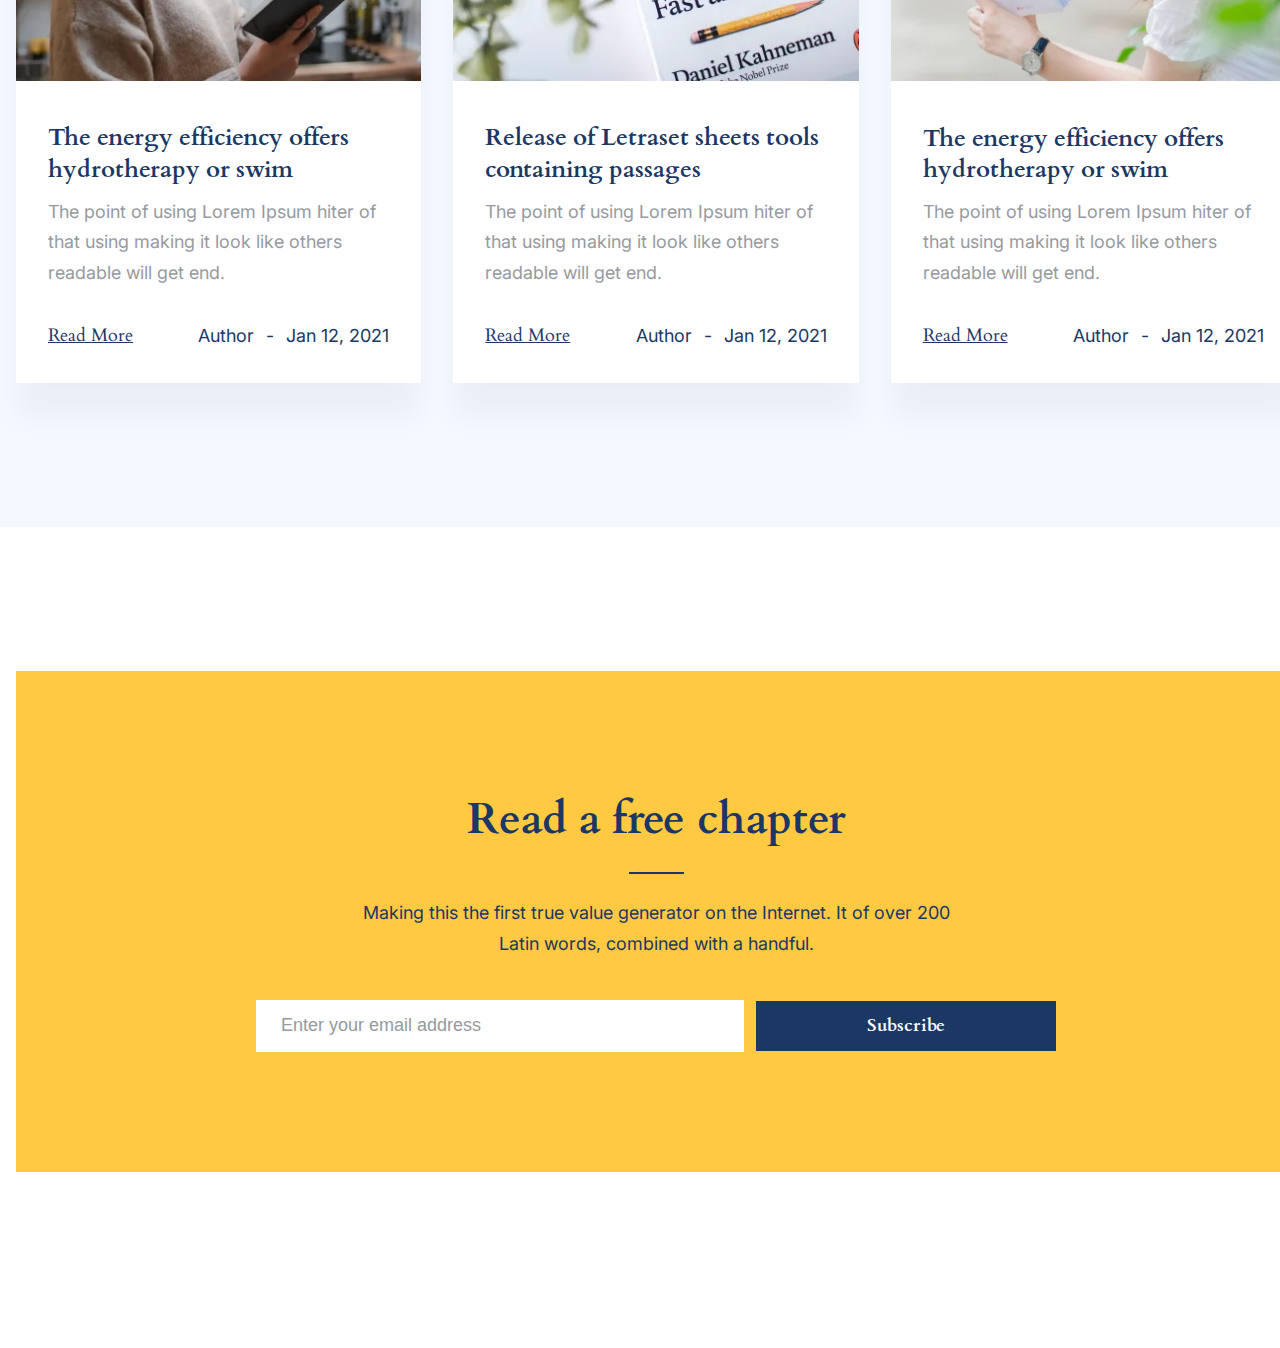
==== commit 8986a924: ""subscribe" section" ====
--- a/index.html
+++ b/index.html
@@ -495,6 +495,20 @@
             </div>
         </section>
     </div>
+    <div class="subscribe">
+        <section class="section page-section page-section--vertical">
+            <div class="subscribe__inner">
+                <h2 class="page-section__title page-section__title--alt h3">Read a free chapter</h2>
+                <p class="subscribe__paragraph paragraph paragraph--dark">Making this the first true value generator on
+                    the Internet. It of
+                    over 200 Latin words, combined with a handful.</p>
+                <form class="subscribe__form">
+                    <input class="subscribe__input input" type="email" placeholder="Enter your email address">
+                    <button class="button button--primary" type="submit">Subscribe</button>
+                </form>
+            </div>
+        </section>
+    </div>
 </body>
 
 </html>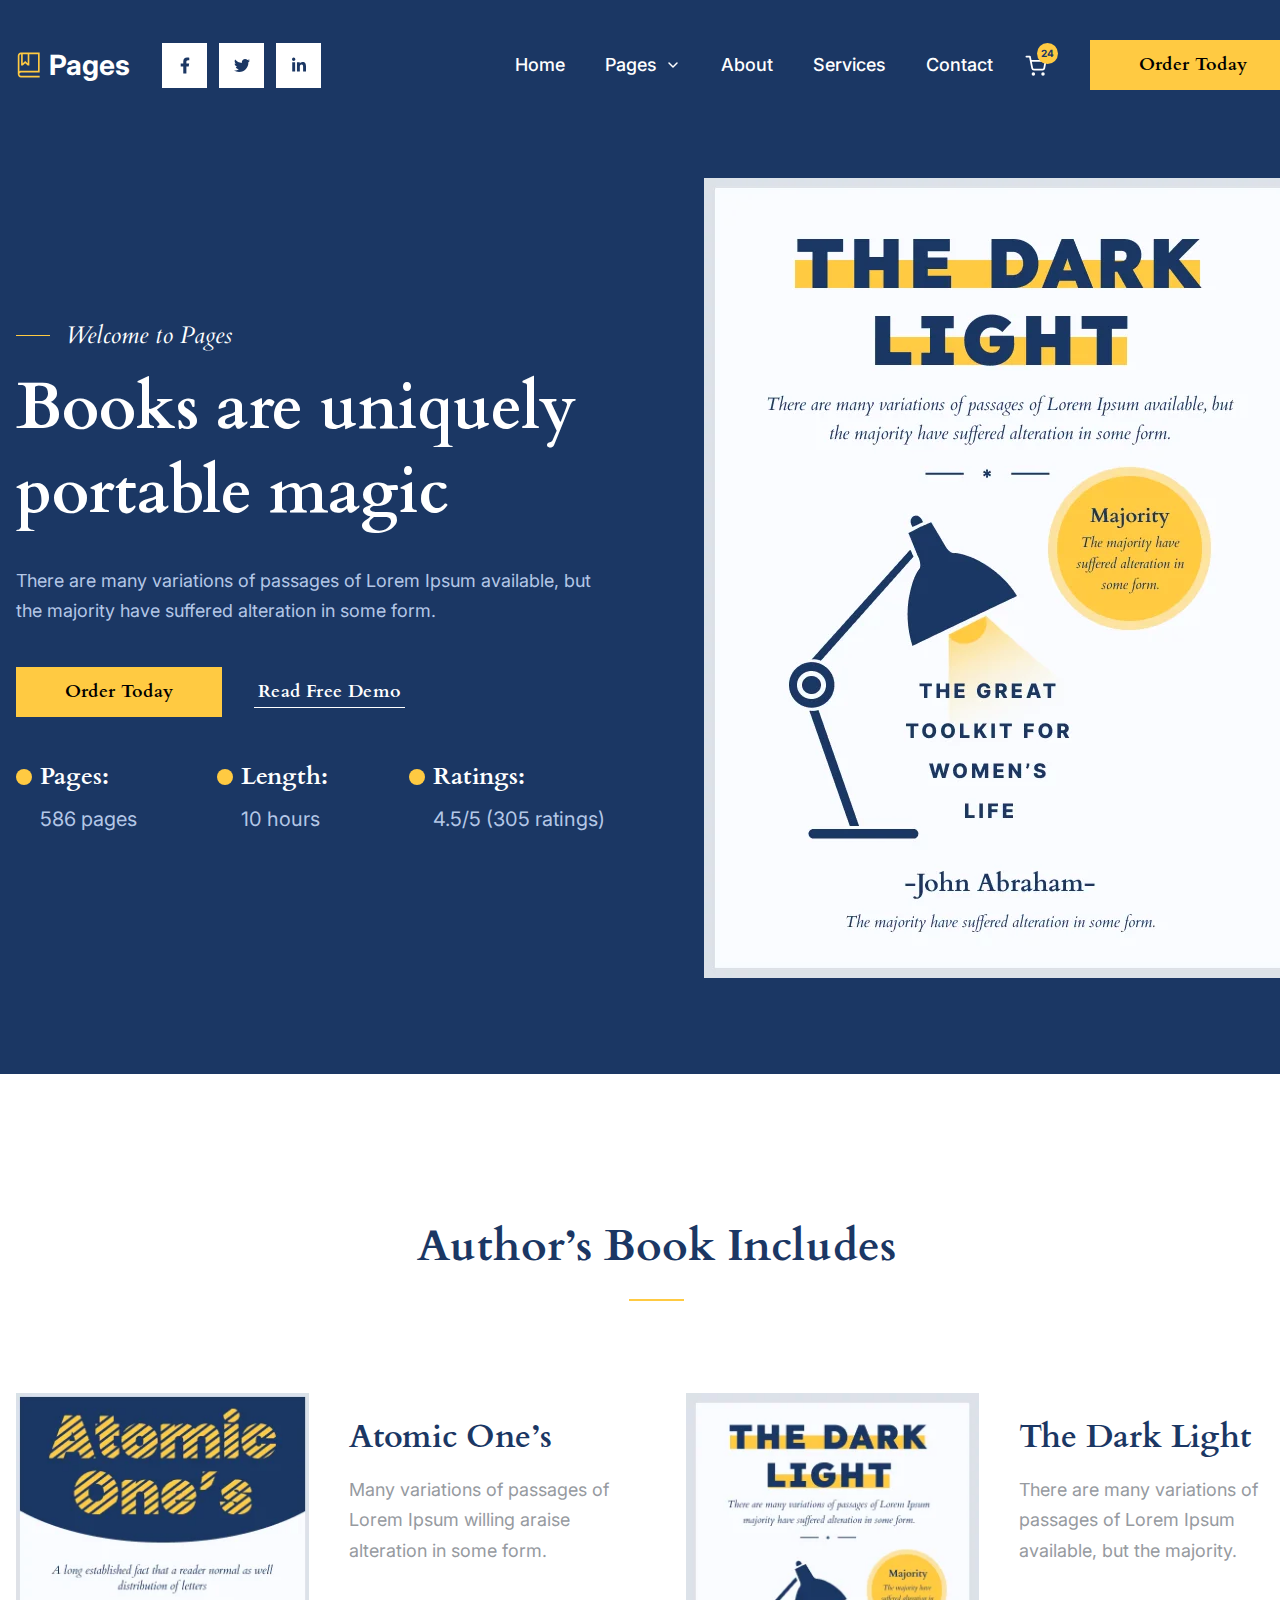
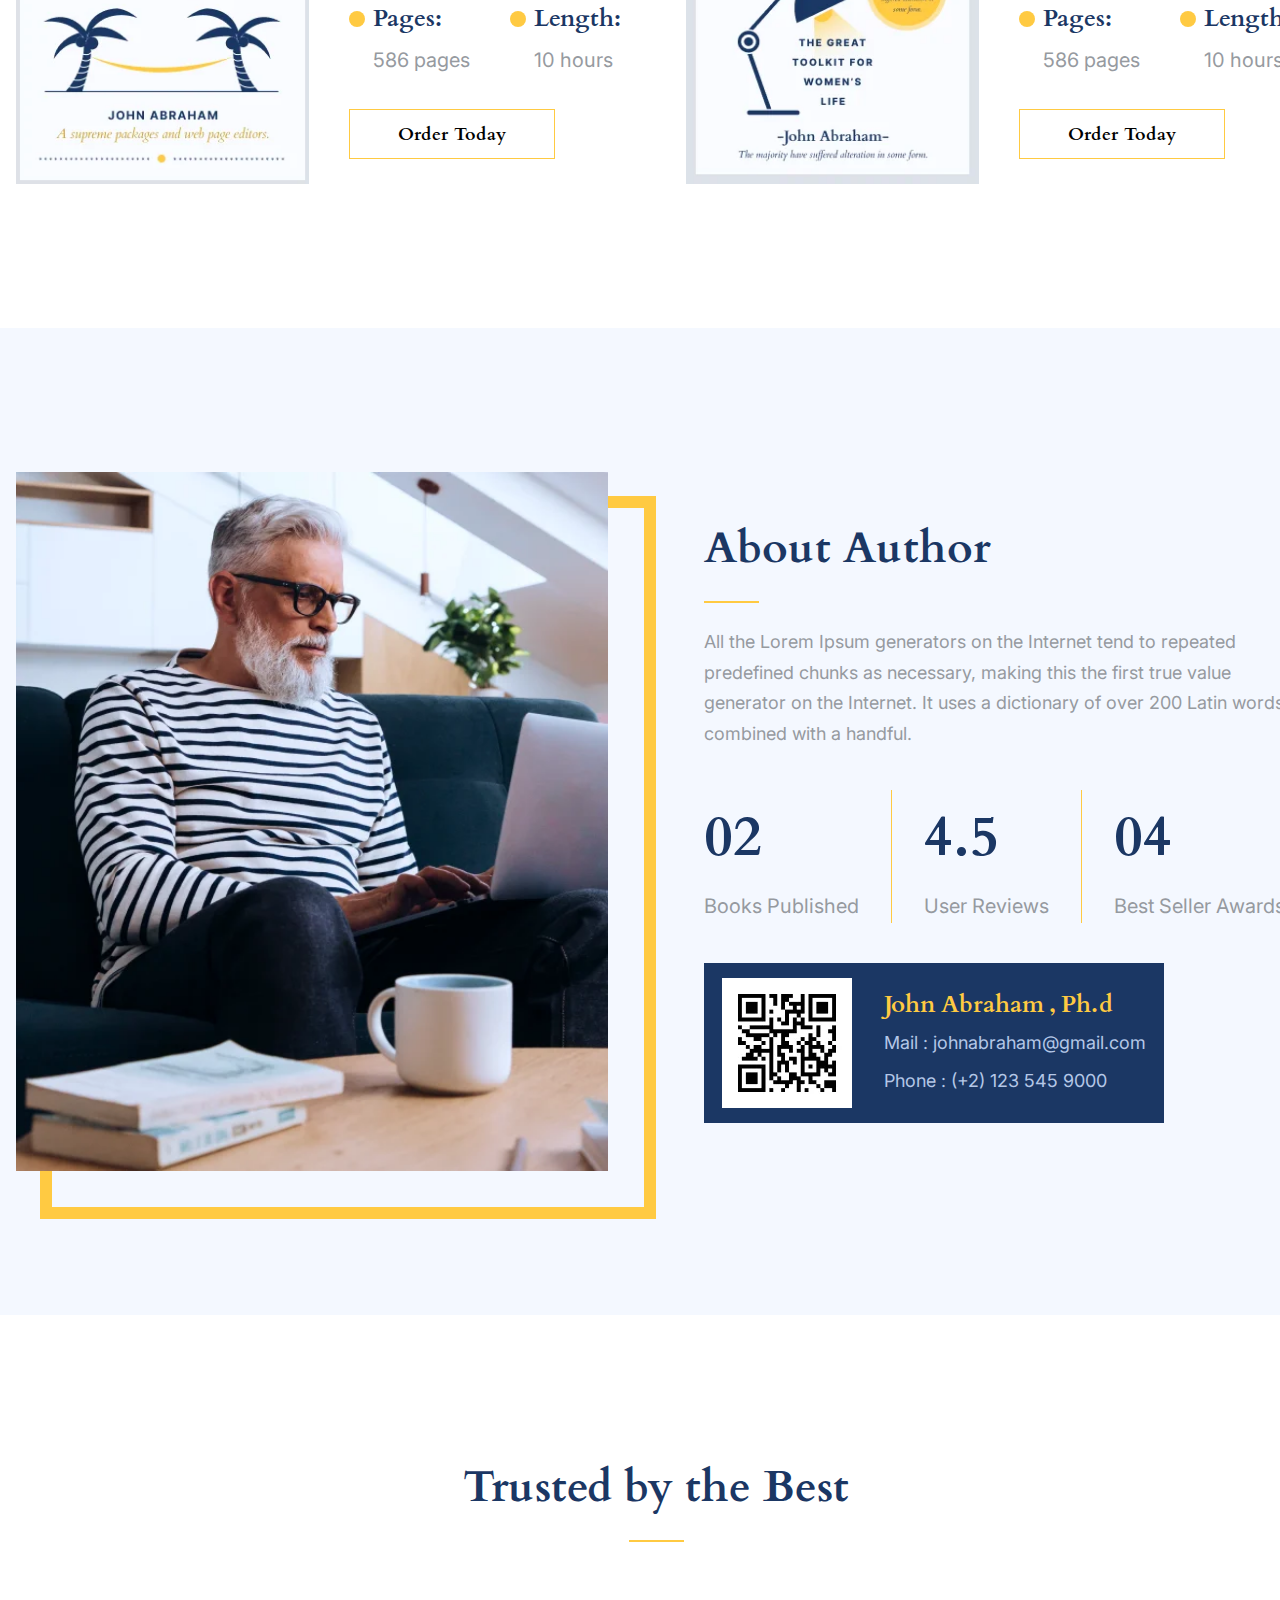
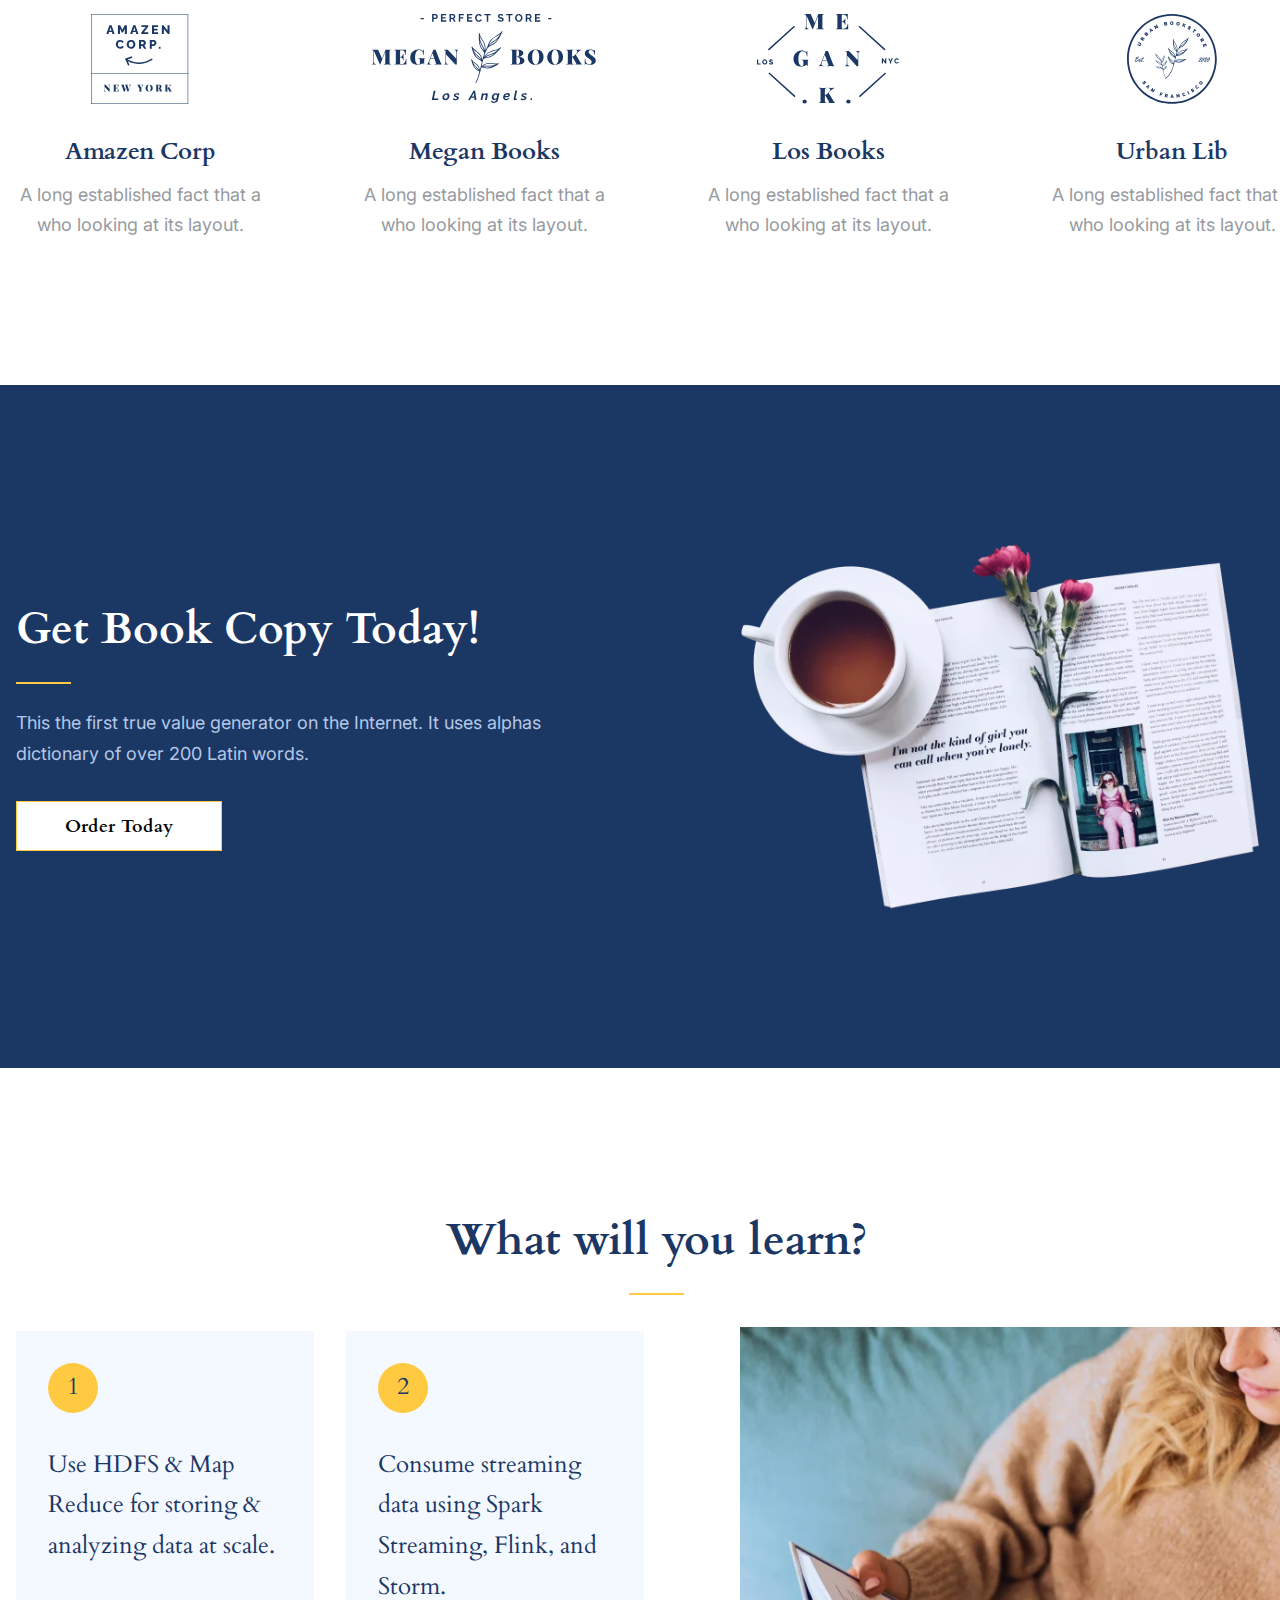
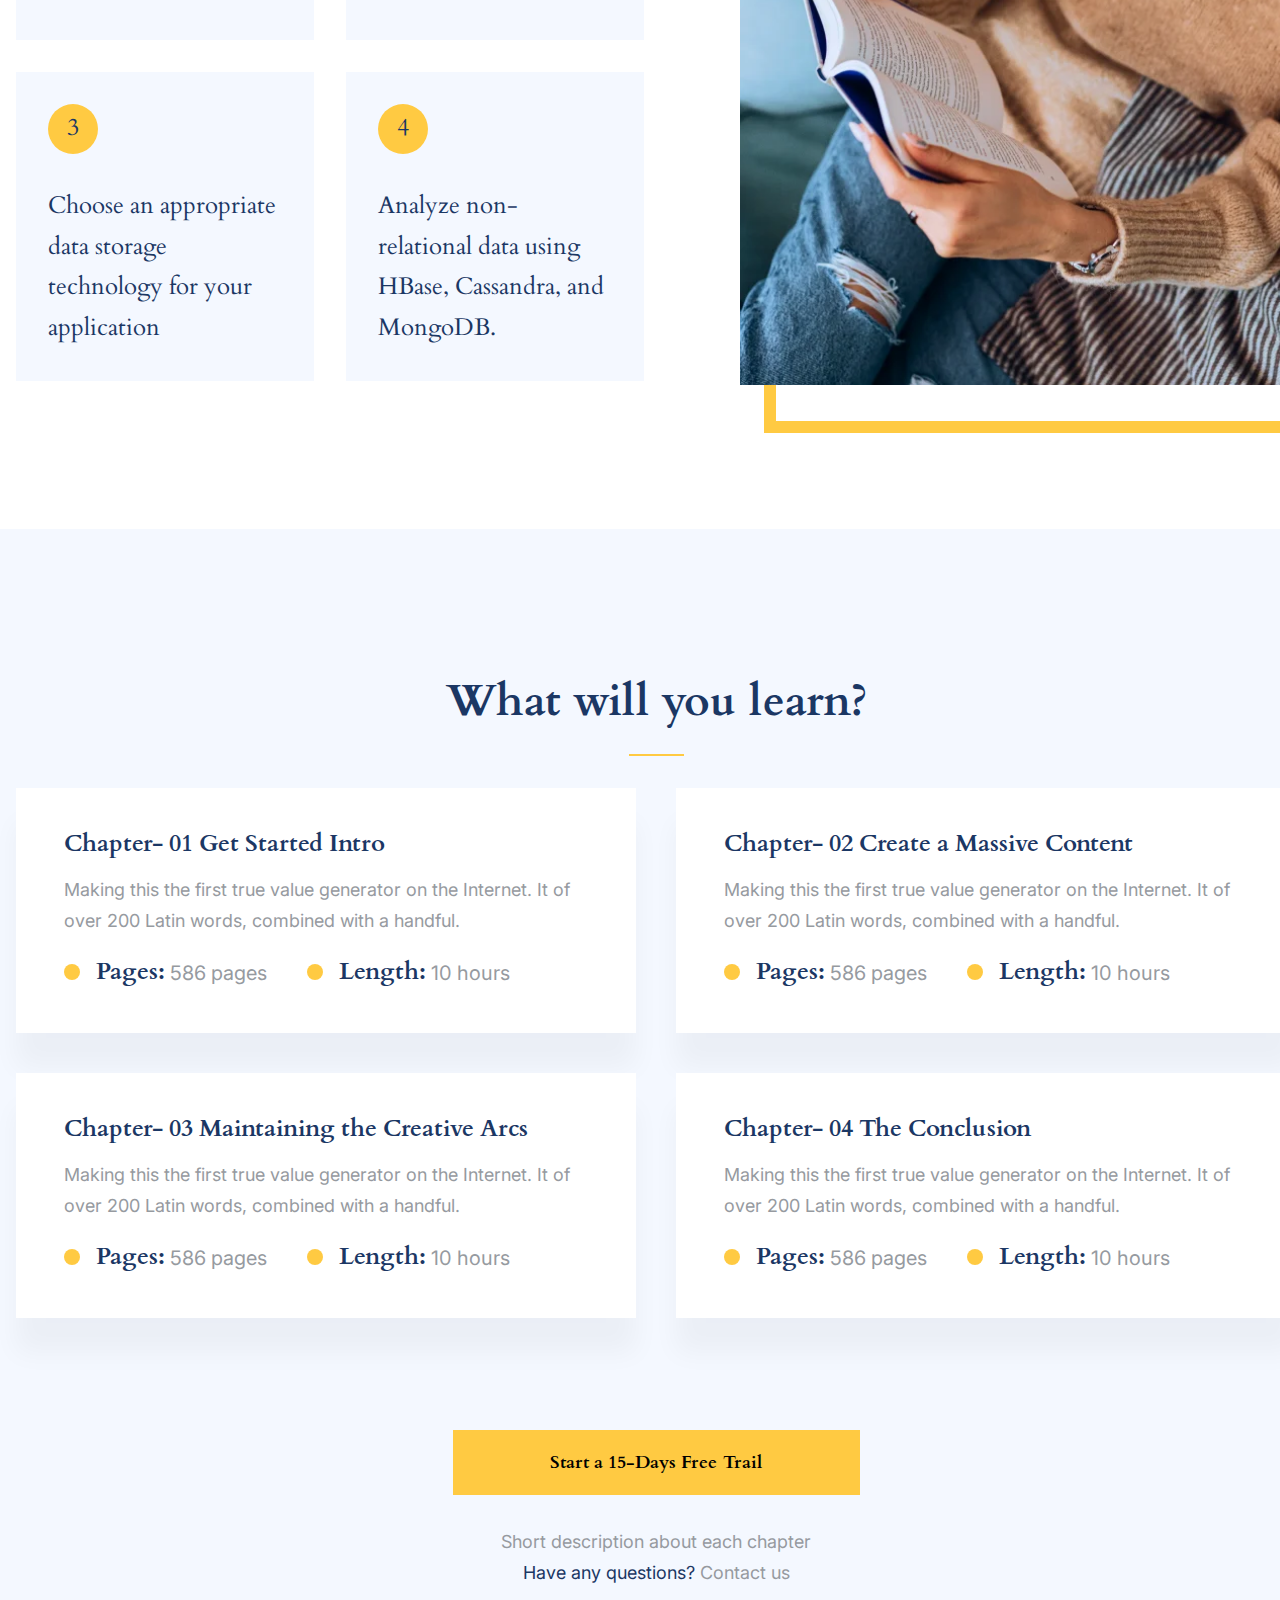
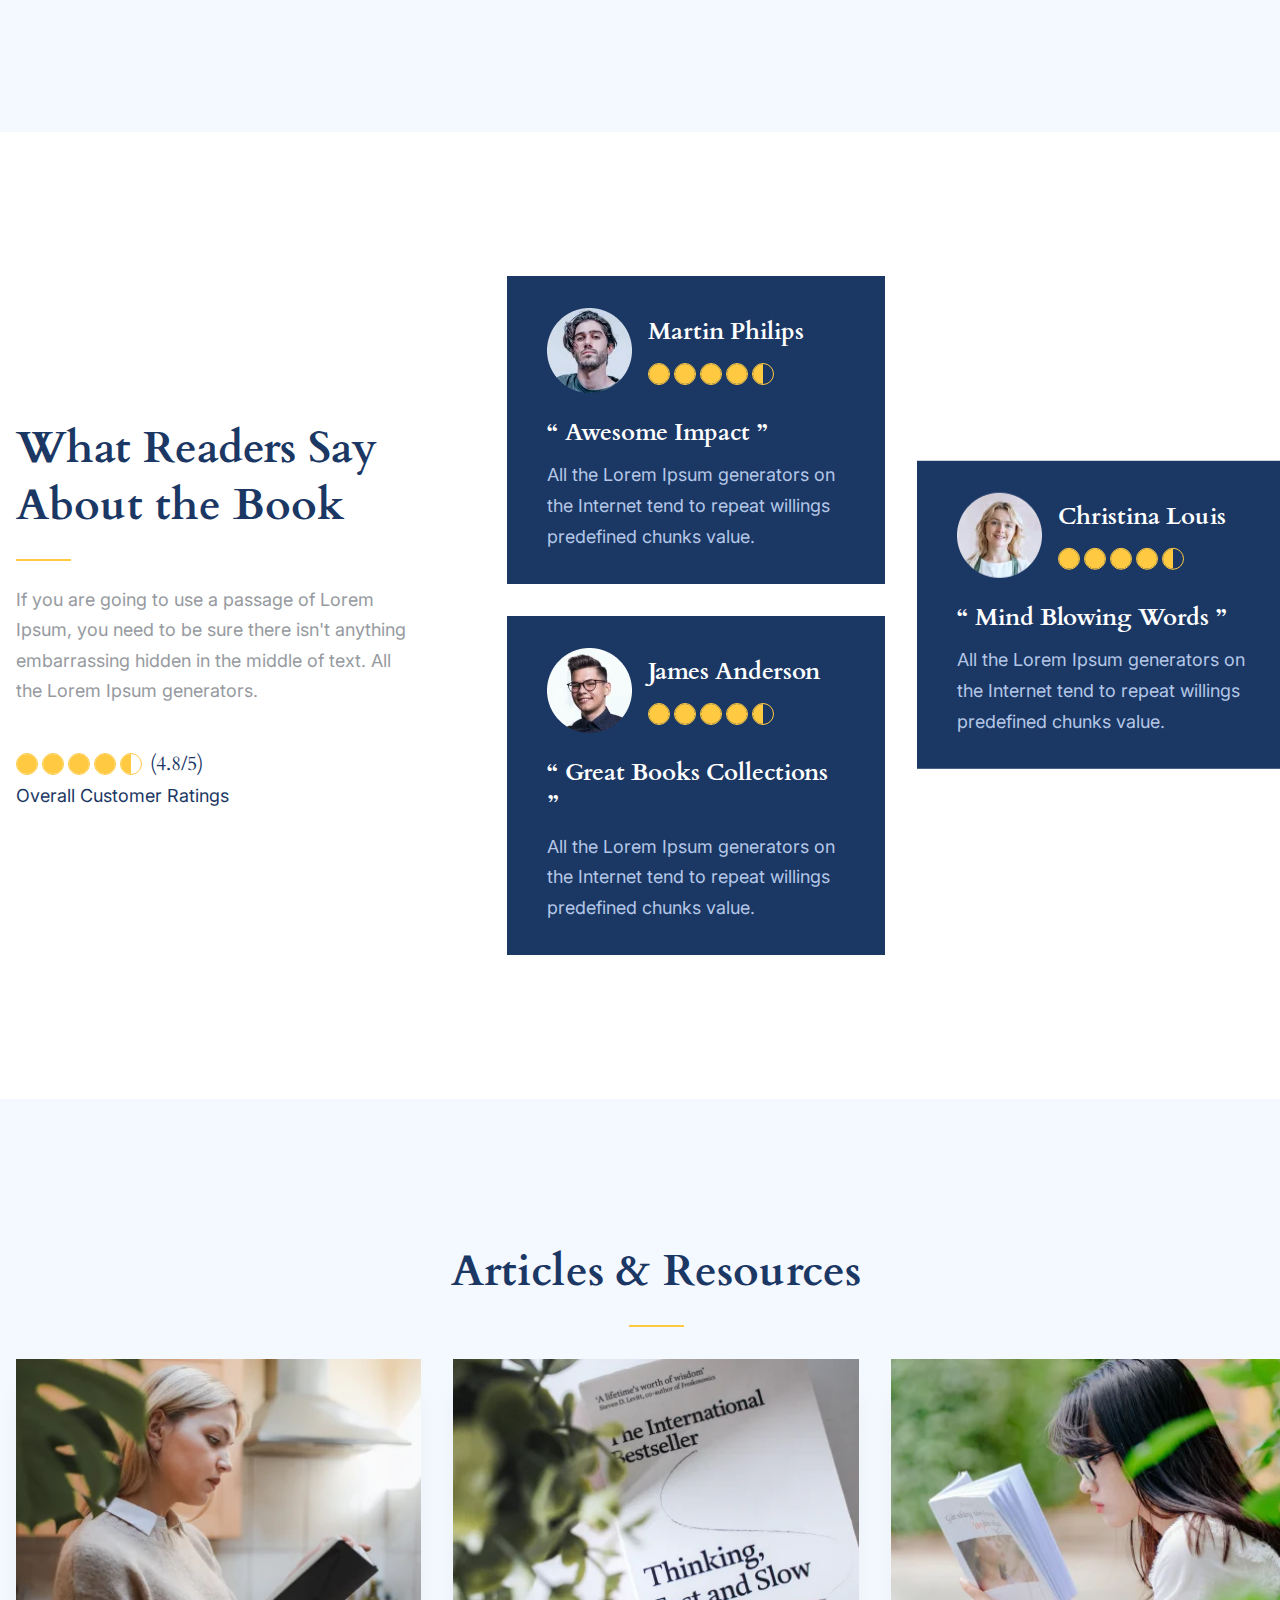
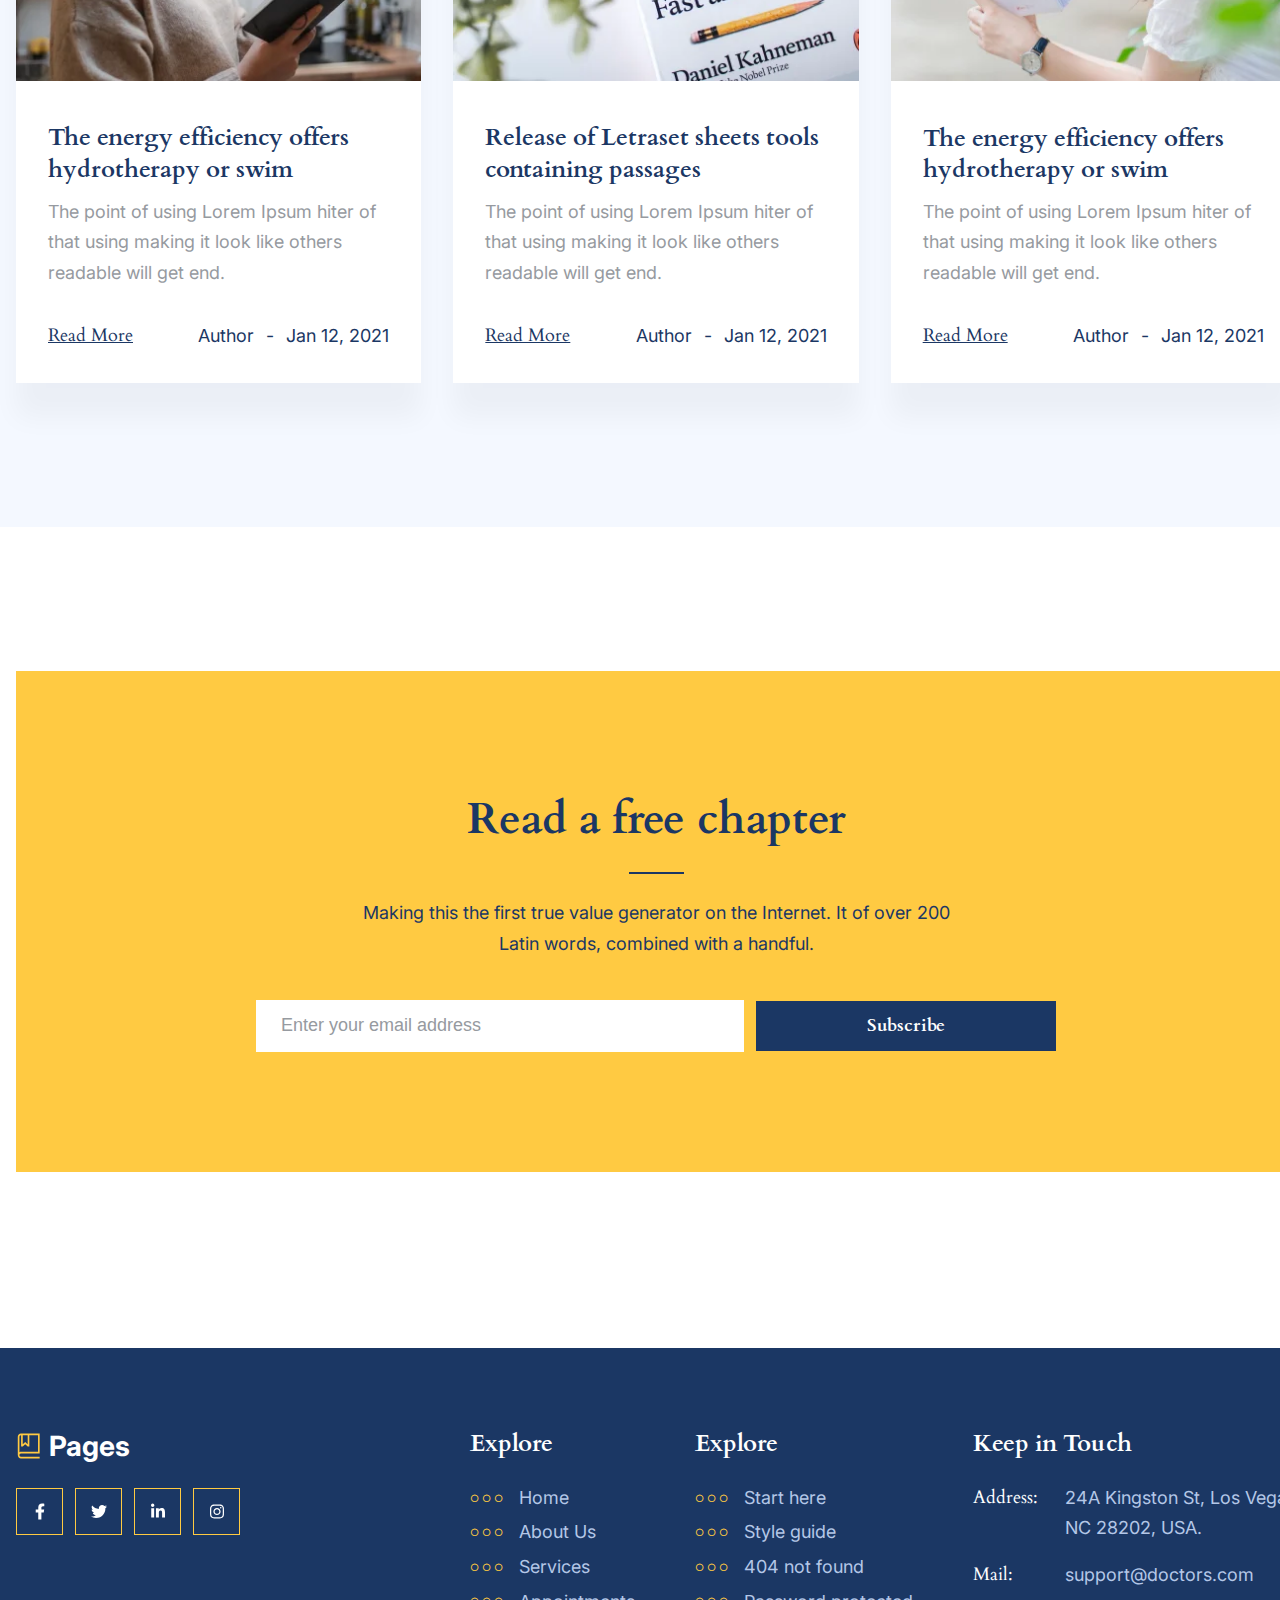
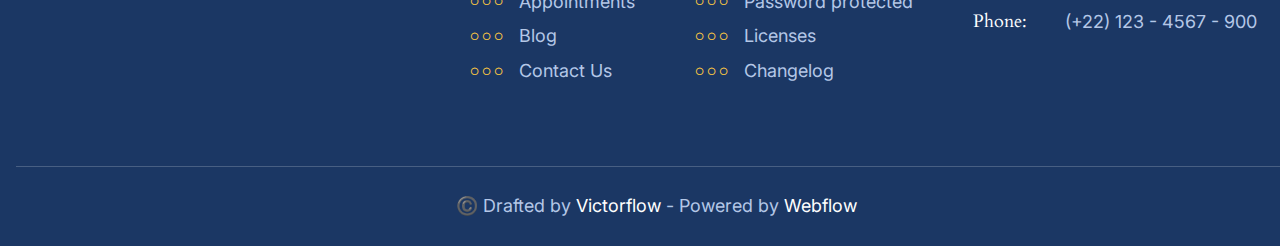
==== commit 266e76f1: "footer" ====
--- a/index.html
+++ b/index.html
@@ -509,6 +509,91 @@
             </div>
         </section>
     </div>
+
+    <footer class="footer">
+        <section class="section">
+            <div class="footer__content">
+                <div class="footer__logo">
+                    <a href="/" class="logo">
+                        <svg class="logo__icon" width="25" height="28" aria-hidden="true">
+                            <use href="./assets/sprite.svg#logo" />
+                        </svg>
+                        <span class="logo__text">Pages</span>
+                    </a>
+                    <div class="socials socials--alt">
+                        <a href="/" class="socials__button">
+                            <svg width="10" height="19" aria-hidden="true">
+                                <use href="./assets/sprite.svg#facebook" />
+                            </svg>
+                        </a>
+                        <a href="/" class="socials__button">
+                            <svg width="16" height="19" aria-hidden="true">
+                                <use href="./assets/sprite.svg#twitter" />
+                            </svg>
+                        </a>
+                        <a href="/" class="socials__button">
+                            <svg width="14" height="19" aria-hidden="true">
+                                <use href="./assets/sprite.svg#linkedin" />
+                            </svg>
+                        </a>
+                        <a href="/" class="socials__button">
+                            <svg width="14" height="19" aria-hidden="true">
+                                <use href="./assets/sprite.svg#instagram" />
+                            </svg>
+                        </a>
+                    </div>
+                </div>
+                <div class="footer-nav">
+                    <div class="footer-nav__column">
+                        <h3 class="footer-nav__title h5">Explore</h3>
+                        <ul class="footer-nav__list">
+                            <li class="footer-nav__item"><a class="link link--light" href="/">Home</a></li>
+                            <li class="footer-nav__item"><a class="link link--light" href="/">About Us</a></li>
+                            <li class="footer-nav__item"><a class="link link--light" href="/">Services</a></li>
+                            <li class="footer-nav__item"><a class="link link--light" href="/">Appointments</a></li>
+                            <li class="footer-nav__item"><a class="link link--light" href="/">Blog</a></li>
+                            <li class="footer-nav__item"><a class="link link--light" href="/">Contact Us</a></li>
+                        </ul>
+                    </div>
+                    <div class="footer-nav__column">
+                        <h3 class="footer-nav__title h5">Explore</h3>
+                        <ul class="footer-nav__list">
+                            <li class="footer-nav__item"><a class="link link--light" href="/">Start here</a></li>
+                            <li class="footer-nav__item"><a class="link link--light" href="/">Style guide</a></li>
+                            <li class="footer-nav__item"><a class="link link--light" href="/">404 not found</a></li>
+                            <li class="footer-nav__item"><a class="link link--light" href="/">Password protected</a>
+                            </li>
+                            <li class="footer-nav__item"><a class="link link--light" href="/">Licenses</a></li>
+                            <li class="footer-nav__item"><a class="link link--light" href="/">Changelog</a></li>
+                        </ul>
+                    </div>
+                    <div class="footer-nav__column">
+                        <h3 class="footer-nav__title h5">Keep in Touch</h3>
+                        <ul class="contacts">
+                            <li class="contacts__item">
+                                <div class="contacts__title">Address:</div>
+                                <div class="contacts__value">24A Kingston St, Los Vegas<br>NC 28202, USA.</div>
+                            </li>
+                            <li class="contacts__item">
+                                <div class="contacts__title">Mail:</div>
+                                <div class="contacts__value"><a class="link link--light"
+                                        href="mailto:support@doctors.com">support@doctors.com</a></div>
+                            </li>
+                            <li class="contacts__item">
+                                <div class="contacts__title">Phone:</div>
+                                <div class="contacts__value"><a class="link link--light"
+                                        href="tel:(+22) 123 - 4567 - 900">(+22) 123 - 4567 -
+                                        900</a></div>
+                            </li>
+                        </ul>
+                    </div>
+                </div>
+            </div>
+            <div class="footer__copy paragraph paragraph--light">©️ Drafted by <a class="link link--white"
+                    href="mailto:support@doctors.com">Victorflow</a> - Powered by <a class="link link--white"
+                    href="/">Webflow</a></div>
+        </section>
+    </footer>
 </body>
 
 </html>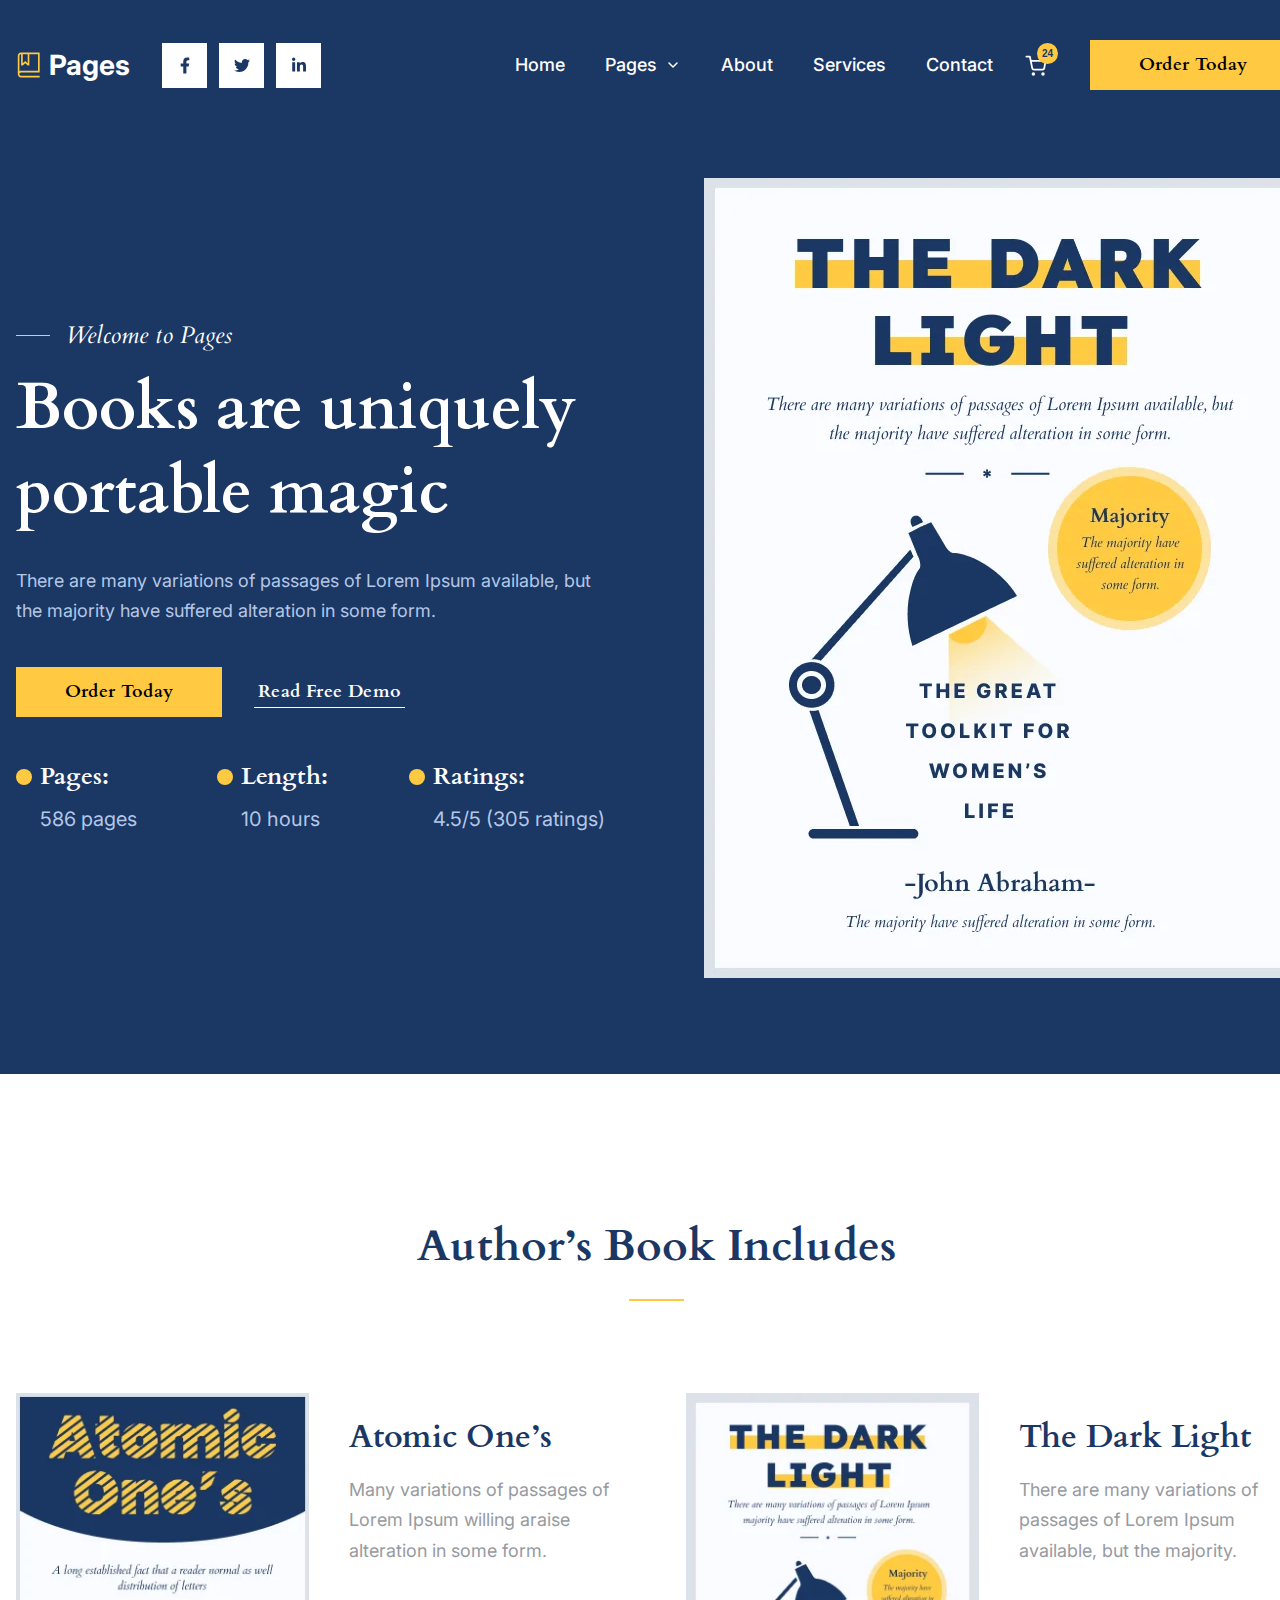
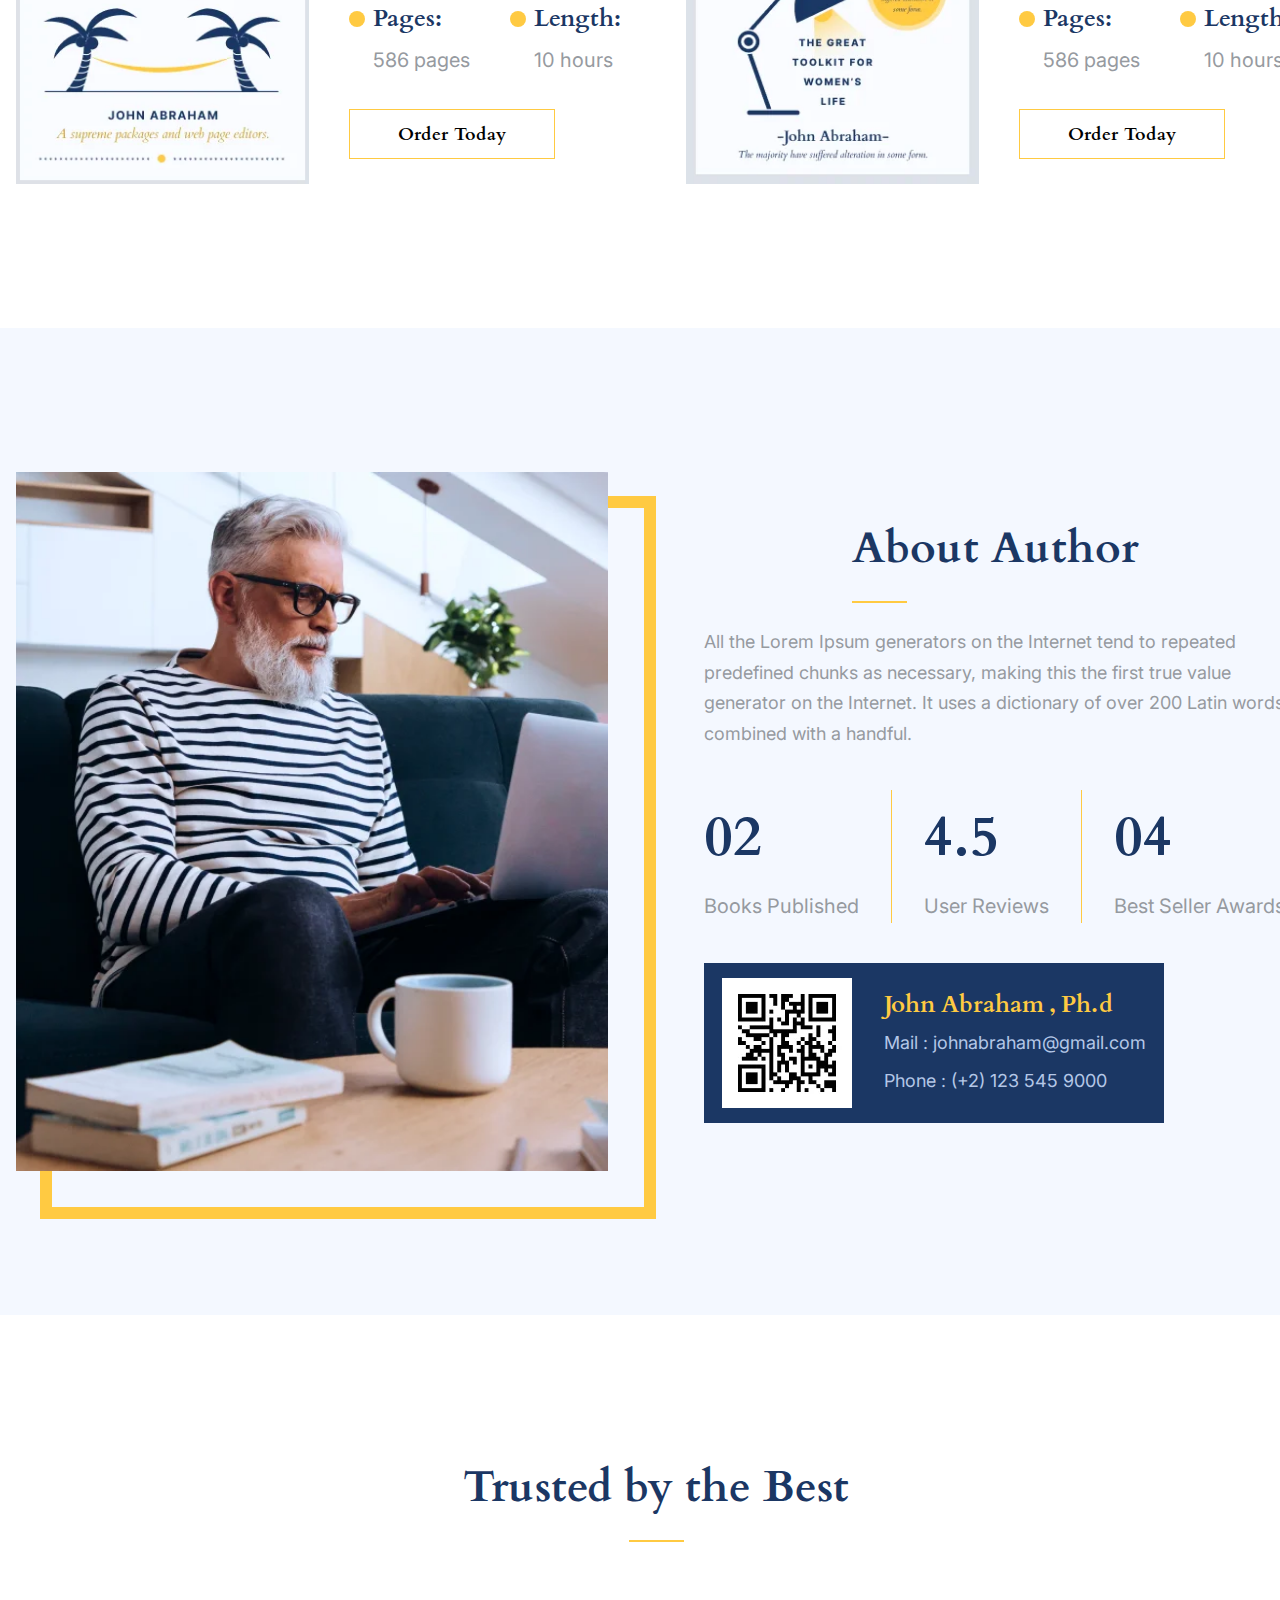
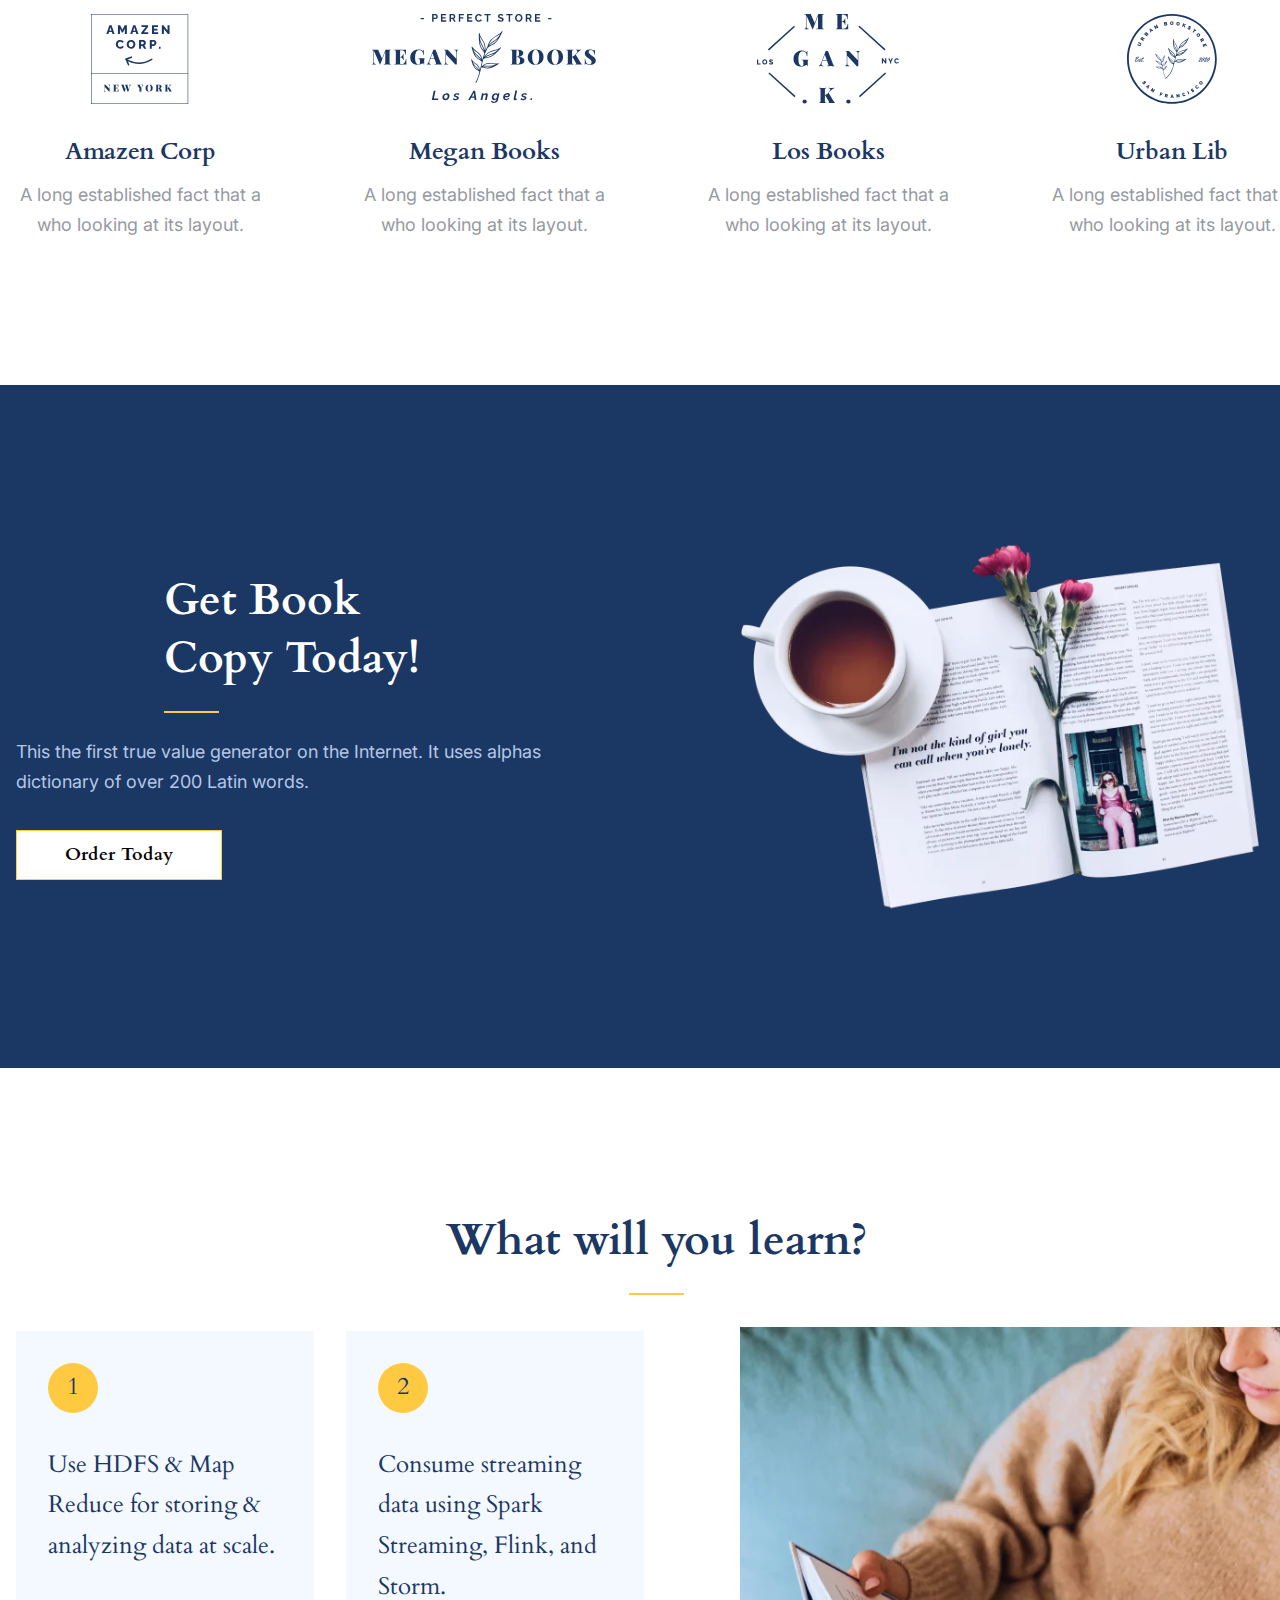
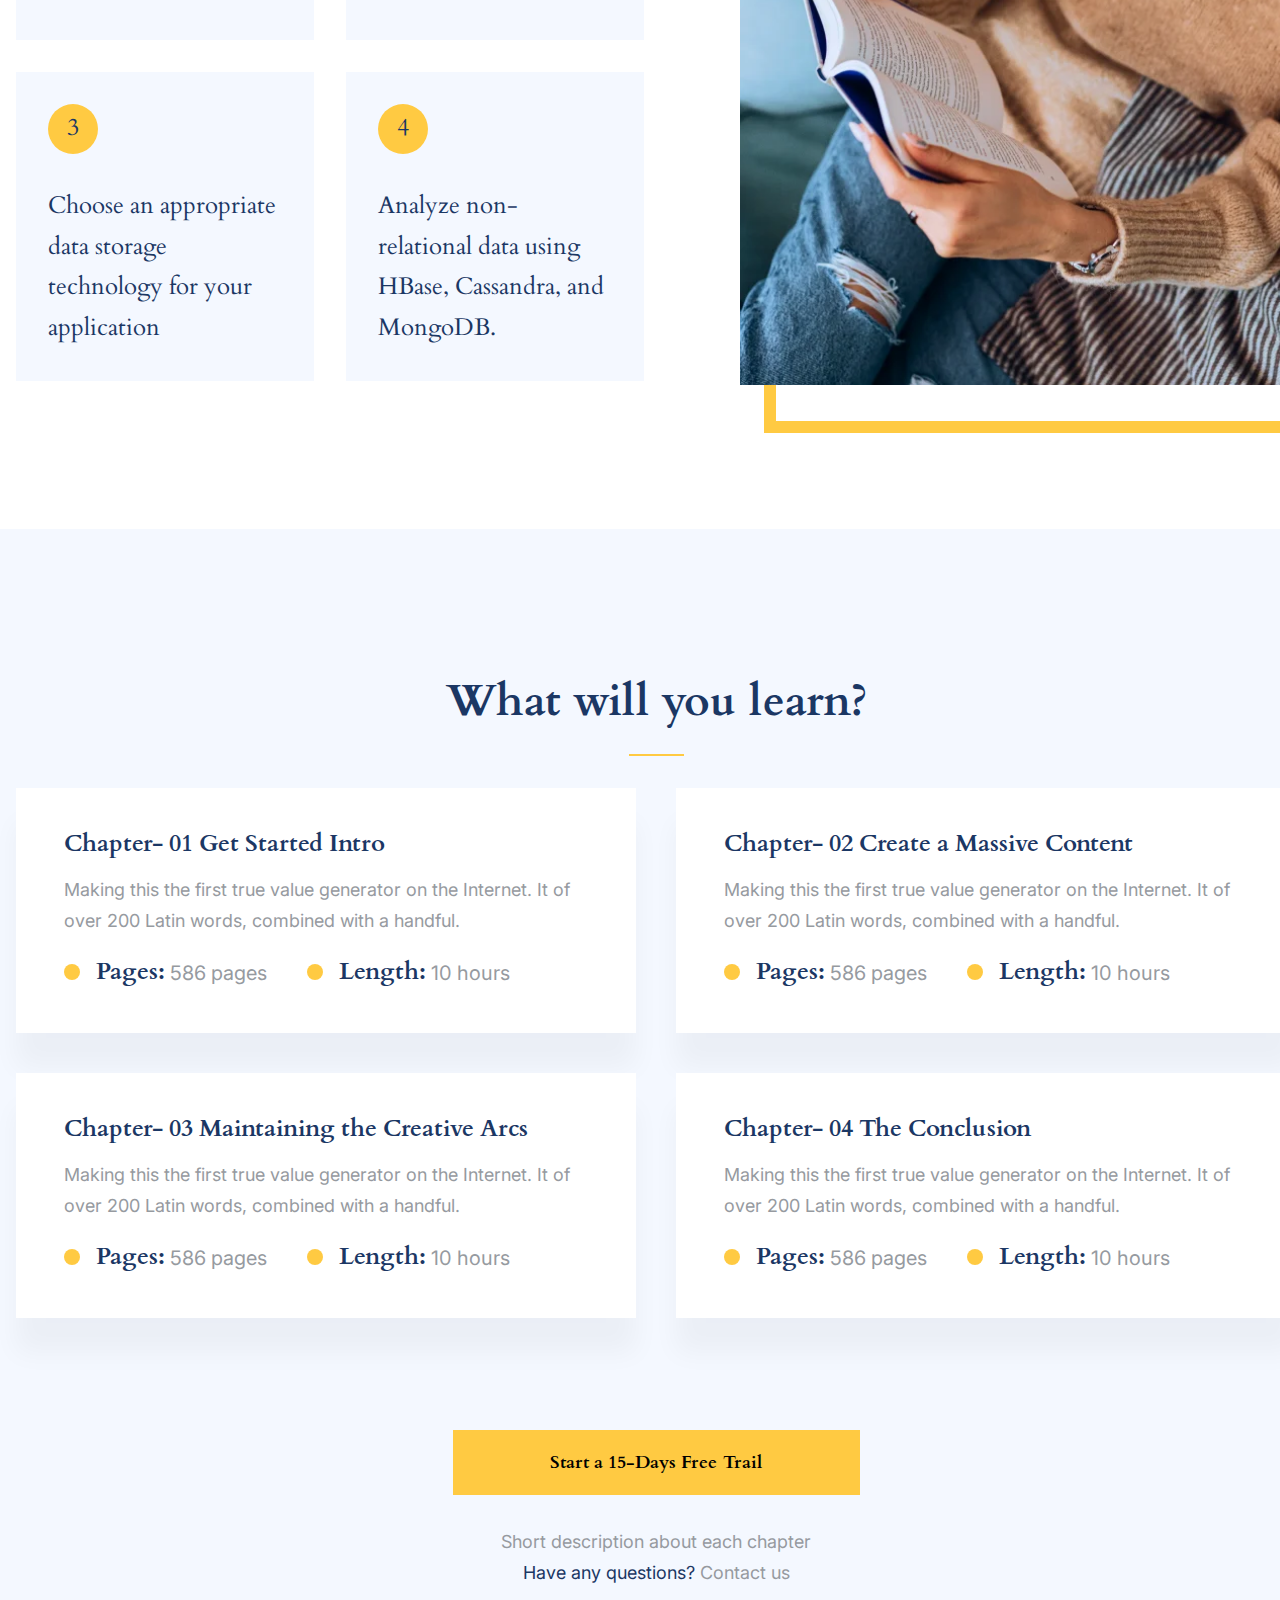
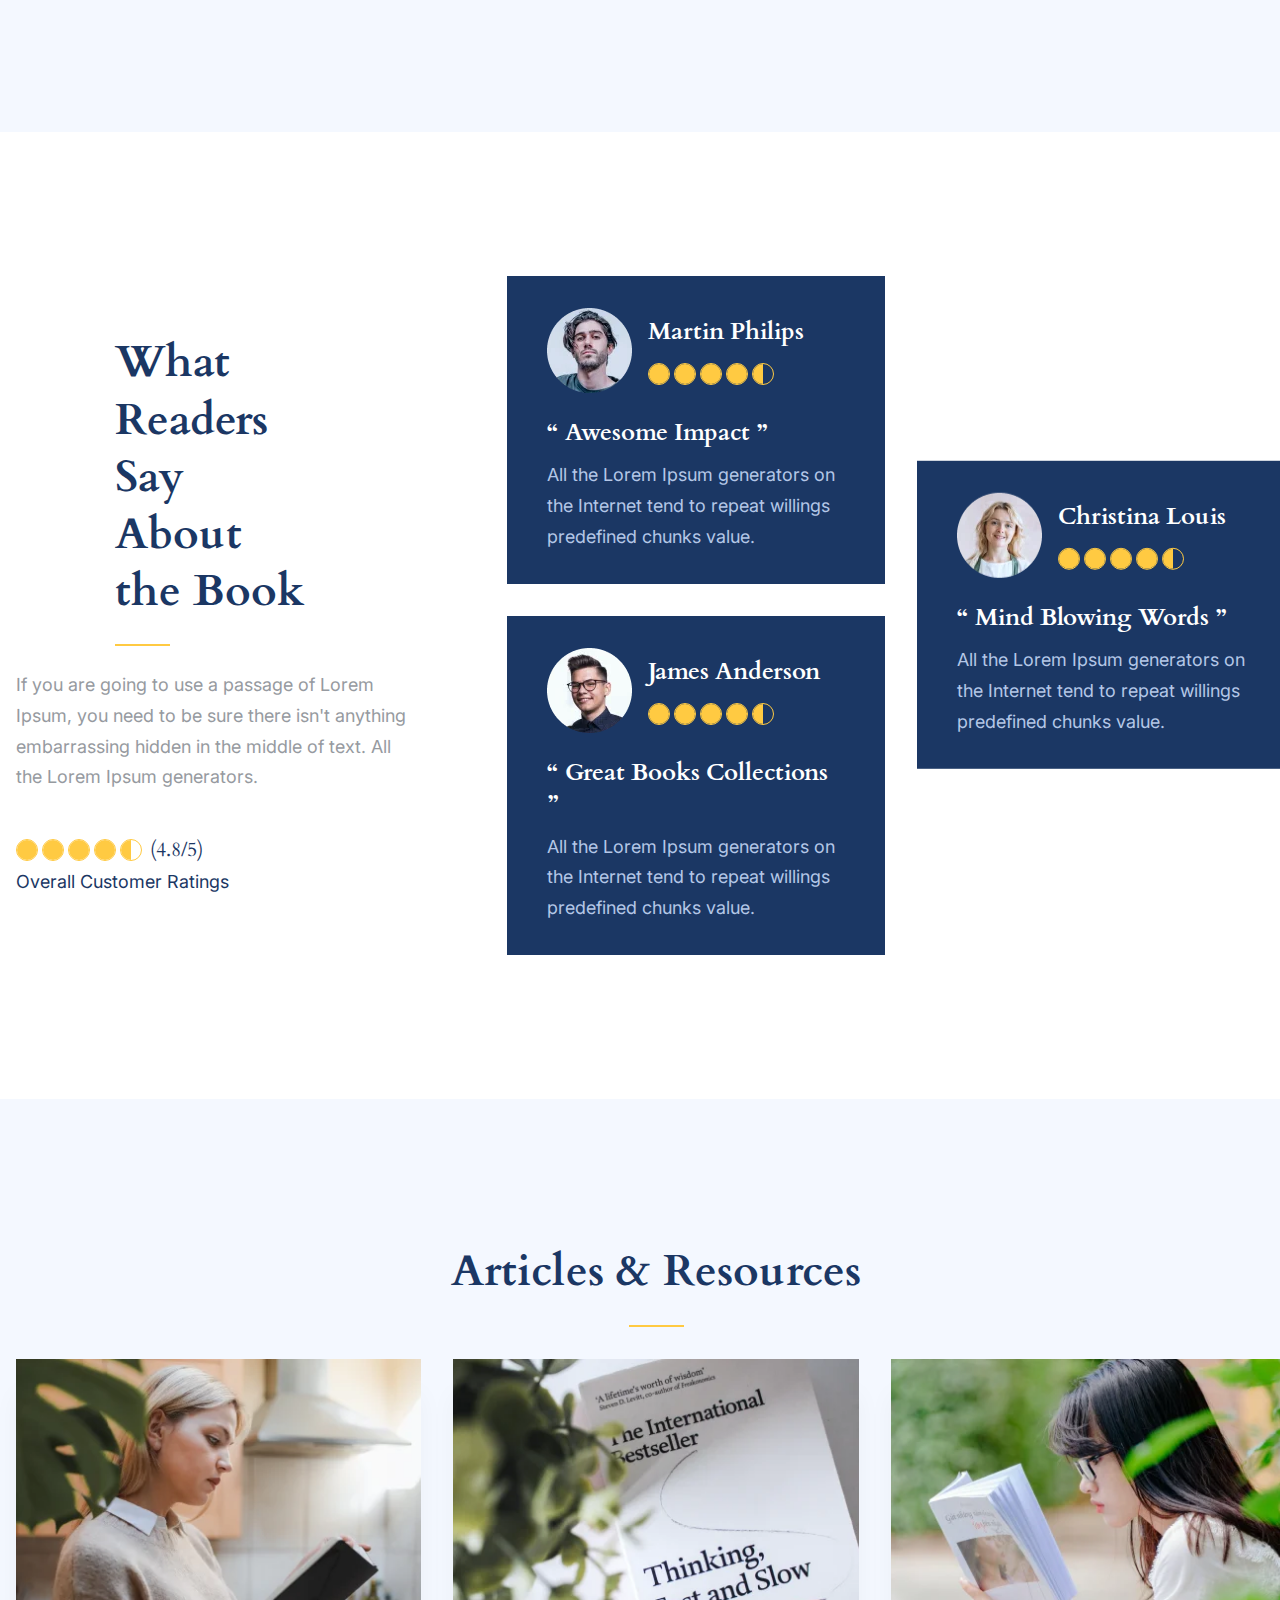
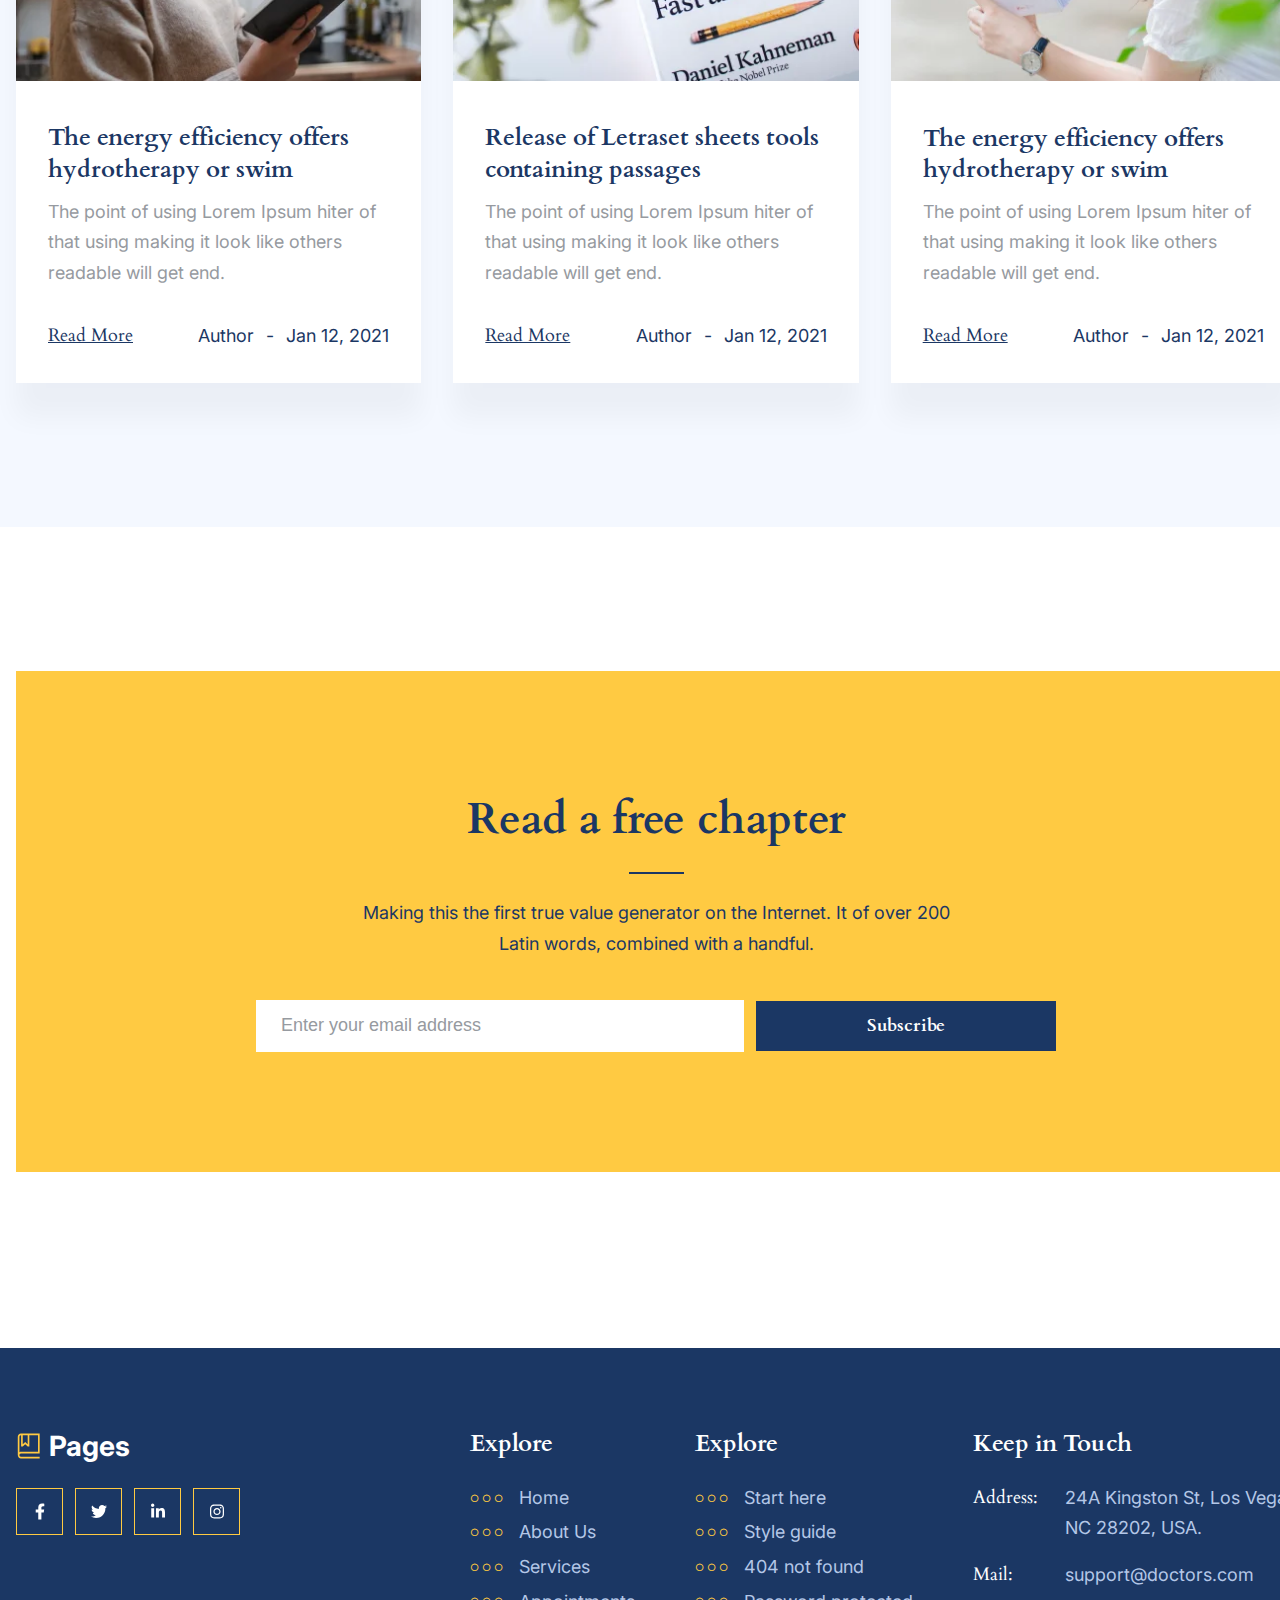
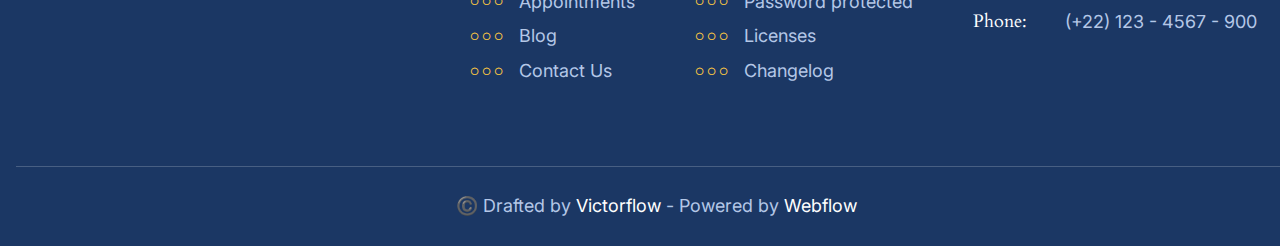
==== commit 607d22ac: "cart dialog" ====
--- a/index.html
+++ b/index.html
@@ -11,7 +11,7 @@
     <link rel="preconnect" href="https://fonts.googleapis.com">
     <link rel="preconnect" href="https://fonts.gstatic.com" crossorigin>
     <link
-        href="https://fonts.googleapis.com/css2?family=Cardo:ital,wght@0,700;1,400&family=Inter:wght@400;700&display=swap"
+        href="https://fonts.googleapis.com/css2?family=Cardo:ital,wght@0,400;0,700;1,400&family=Inter:wght@400;700&display=swap"
         rel="stylesheet">
     <link rel="stylesheet" href="style.css">
     <title>Main - Book Webflow</title>
@@ -66,15 +66,16 @@
                         <li class="navigation__item"><a class="navigation__link" href="/">Contact</a></li>
                     </ul>
                 </nav>
-                <a class="cart" href="/" data-count="24">
+                <button class="cart" data-count="24">
                     <svg class="cart__icon" width="22" height="21" aria-hidden="true">
                         <use href="./assets/sprite.svg#cart" />
                     </svg>
-                </a>
+                </button>
                 <button class="button" type="button">Order Today</button>
             </div>
         </div>
     </header>
+
     <div class="hero">
         <section class="section">
             <article class="hero-book">
@@ -110,57 +111,55 @@
             </article>
         </section>
     </div>
-    <div class="books-included">
-        <section class="section page-section page-section--vertical">
-            <h2 class="page-section__title h3">Author’s Book Includes</h2>
-            <div class="books">
-                <article class="book">
-                    <picture class="book__picture">
-                        <source srcset="./assets/atomic_ones_cover.webp" type="image/webp">
-                        <img src="./assets/atomic_ones_cover.png" alt="Book" class="hero-book__image">
-                    </picture>
-                    <div class="book__content">
-                        <h3 class="book__title h4">Atomic One’s</h3>
-                        <p class="paragraph">Many variations of passages of Lorem Ipsum willing araise
-                            alteration in some form.</p>
-                        <ul class="book__statistic statistic statistic--dark statistic--gap-sm">
-                            <li class="statistic__item">
-                                <strong class="statistic__title">Pages:</strong>
-                                <span class="statistic__value">586 pages</span>
-                            </li>
-                            <li class="statistic__item">
-                                <strong class="statistic__title">Length:</strong>
-                                <span class="statistic__value">10 hours</span>
-                            </li>
-                        </ul>
-                        <button class="button button--secondary" type="button">Order Today</button>
-                    </div>
-                </article>
-                <article class="book">
-                    <picture class="book__picture">
-                        <source srcset="./assets/the_dark_light_cover.webp" type="image/webp">
-                        <img src="./assets/the_dark_light_cover.png" alt="Book" class="hero-book__image">
-                    </picture>
-                    <div class="book__content">
-                        <h3 class="book__title h4">The Dark Light</h3>
-                        <p class="paragraph">There are many variations of passages of Lorem Ipsum available,
-                            but the majority.</p>
-                        <ul class="book__statistic statistic statistic--dark statistic--gap-sm">
-                            <li class="statistic__item">
-                                <strong class="statistic__title">Pages:</strong>
-                                <span class="statistic__value">586 pages</span>
-                            </li>
-                            <li class="statistic__item">
-                                <strong class="statistic__title">Length:</strong>
-                                <span class="statistic__value">10 hours</span>
-                            </li>
-                        </ul>
-                        <button class="button button--secondary" type="button">Order Today</button>
-                    </div>
-                </article>
-            </div>
-        </section>
-    </div>
+    <section class="section page-section page-section--vertical">
+        <h2 class="page-section__title h3">Author’s Book Includes</h2>
+        <div class="books-included">
+            <article class="book-included">
+                <picture class="book-included__picture">
+                    <source srcset="./assets/atomic_ones_cover.webp" type="image/webp">
+                    <img src="./assets/atomic_ones_cover.png" alt="Book" class="hero-book-included__image">
+                </picture>
+                <div class="book-included__content">
+                    <h3 class="book-included__title h4">Atomic One’s</h3>
+                    <p class="paragraph">Many variations of passages of Lorem Ipsum willing araise
+                        alteration in some form.</p>
+                    <ul class="book-included__statistic statistic statistic--dark statistic--gap-sm">
+                        <li class="statistic__item">
+                            <strong class="statistic__title">Pages:</strong>
+                            <span class="statistic__value">586 pages</span>
+                        </li>
+                        <li class="statistic__item">
+                            <strong class="statistic__title">Length:</strong>
+                            <span class="statistic__value">10 hours</span>
+                        </li>
+                    </ul>
+                    <button class="button button--secondary" type="button">Order Today</button>
+                </div>
+            </article>
+            <article class="book-included">
+                <picture class="book-included__picture">
+                    <source srcset="./assets/the_dark_light_cover.webp" type="image/webp">
+                    <img src="./assets/the_dark_light_cover.png" alt="Book" class="hero-book-included__image">
+                </picture>
+                <div class="book-included__content">
+                    <h3 class="book-included__title h4">The Dark Light</h3>
+                    <p class="paragraph">There are many variations of passages of Lorem Ipsum available,
+                        but the majority.</p>
+                    <ul class="book-included__statistic statistic statistic--dark statistic--gap-sm">
+                        <li class="statistic__item">
+                            <strong class="statistic__title">Pages:</strong>
+                            <span class="statistic__value">586 pages</span>
+                        </li>
+                        <li class="statistic__item">
+                            <strong class="statistic__title">Length:</strong>
+                            <span class="statistic__value">10 hours</span>
+                        </li>
+                    </ul>
+                    <button class="button button--secondary" type="button">Order Today</button>
+                </div>
+            </article>
+        </div>
+    </section>
     <div class="author">
         <section class="section page-section">
             <picture class="author__picture picture picture--border">
@@ -186,18 +185,18 @@
                         <span class="statistic__value">Best Seller Awards</span>
                     </li>
                 </ul>
-                <div class="author__contact contact">
-                    <picture class="contact__picture">
+                <div class="author__contact author-contact">
+                    <picture class="author-contact__picture">
                         <source srcset="./assets/author_qr.webp" type="image/webp">
                         <img src="./assets/author_qr.png" alt="Book" class="author__image">
                     </picture>
-                    <div class="contact__content">
-                        <h4 class="contact__title h5">John Abraham , Ph.d</h4>
-                        <p class="contact__link">
+                    <div class="author-contact__content">
+                        <h4 class="author-contact__title h5">John Abraham , Ph.d</h4>
+                        <p class="author-contact__link">
                             <span>Mail :</span>
                             <a href="mailto:johnabraham@gmail.com">johnabraham@gmail.com</a>
                         </p>
-                        <p class="contact__link">
+                        <p class="author-contact__link">
                             <span>Phone :</span>
                             <a href="tel: (+2) 123 545 9000"> (+2) 123 545 9000</a>
                         </p>
@@ -569,19 +568,19 @@
                     </div>
                     <div class="footer-nav__column">
                         <h3 class="footer-nav__title h5">Keep in Touch</h3>
-                        <ul class="contacts">
-                            <li class="contacts__item">
-                                <div class="contacts__title">Address:</div>
-                                <div class="contacts__value">24A Kingston St, Los Vegas<br>NC 28202, USA.</div>
+                        <ul class="footer-contacts">
+                            <li class="footer-contacts__item">
+                                <div class="footer-contacts__title">Address:</div>
+                                <div class="footer-contacts__value">24A Kingston St, Los Vegas<br>NC 28202, USA.</div>
                             </li>
-                            <li class="contacts__item">
-                                <div class="contacts__title">Mail:</div>
-                                <div class="contacts__value"><a class="link link--light"
+                            <li class="footer-contacts__item">
+                                <div class="footer-contacts__title">Mail:</div>
+                                <div class="footer-contacts__value"><a class="link link--light"
                                         href="mailto:support@doctors.com">support@doctors.com</a></div>
                             </li>
-                            <li class="contacts__item">
-                                <div class="contacts__title">Phone:</div>
-                                <div class="contacts__value"><a class="link link--light"
+                            <li class="footer-contacts__item">
+                                <div class="footer-contacts__title">Phone:</div>
+                                <div class="footer-contacts__value"><a class="link link--light"
                                         href="tel:(+22) 123 - 4567 - 900">(+22) 123 - 4567 -
                                         900</a></div>
                             </li>
@@ -594,6 +593,58 @@
                     href="/">Webflow</a></div>
         </section>
     </footer>
+
+    <dialog class="dialog">
+        <header class="dialog__header">
+            <h1 class="h3">Your Cart</h1>
+            <button class="dialog__close">✕</button>
+        </header>
+        <div class="dialog__content">
+            <article class="cart-item">
+                <picture class="cart-item__picture">
+                    <source srcset="./assets/the_dark_light_cover.webp" type="image/webp">
+                    <img src="./assets/the_dark_light_cover.png" alt="Book" class="cart-item__image">
+                </picture>
+                <div class="cart-item__content">
+                    <h3 class="cart-item__title h5">The Dark Light</h3>
+                    <div class="cart-item__price">$ 24.99</div>
+                    <button class="button button--transparent h5">Remove</button>
+                </div>
+                <input class="input input--light input--block" type="text" value="1" class="input">
+            </article>
+        </div>
+        <footer class="dialog__footer">
+            <div class="dialog__total">
+                <span class="h5">Sub-Total:</span>
+                <strong>$ 24.99</strong>
+            </div>
+            <button class="button button--primary button--block" type="button">Continue to Checkout</button>
+        </footer>
+    </dialog>
+
+    <script>
+        const handleDialog = () => {
+            const cart = document.querySelector('.cart');
+            const dialog = document.querySelector('.dialog');
+            const dialogClose = document.querySelector('.dialog__close');
+
+            cart.addEventListener('click', () => {
+                dialog.showModal();
+            });
+
+            dialogClose.addEventListener('click', () => {
+                dialog.close();
+            });
+
+            dialog.addEventListener('click', (e) => {
+                if (e.target === dialog) {
+                    dialog.close();
+                }
+            })
+        }
+
+        handleDialog();
+    </script>
 </body>
 
 </html>--- a/style.css
+++ b/style.css
@@ -2,4 +2,5 @@
 @import './css/layout.css';
 @import './css/typography.css';
 @import './css/general.css';
+@import './css/blocks/all.css';
 @import './css/components/all.css';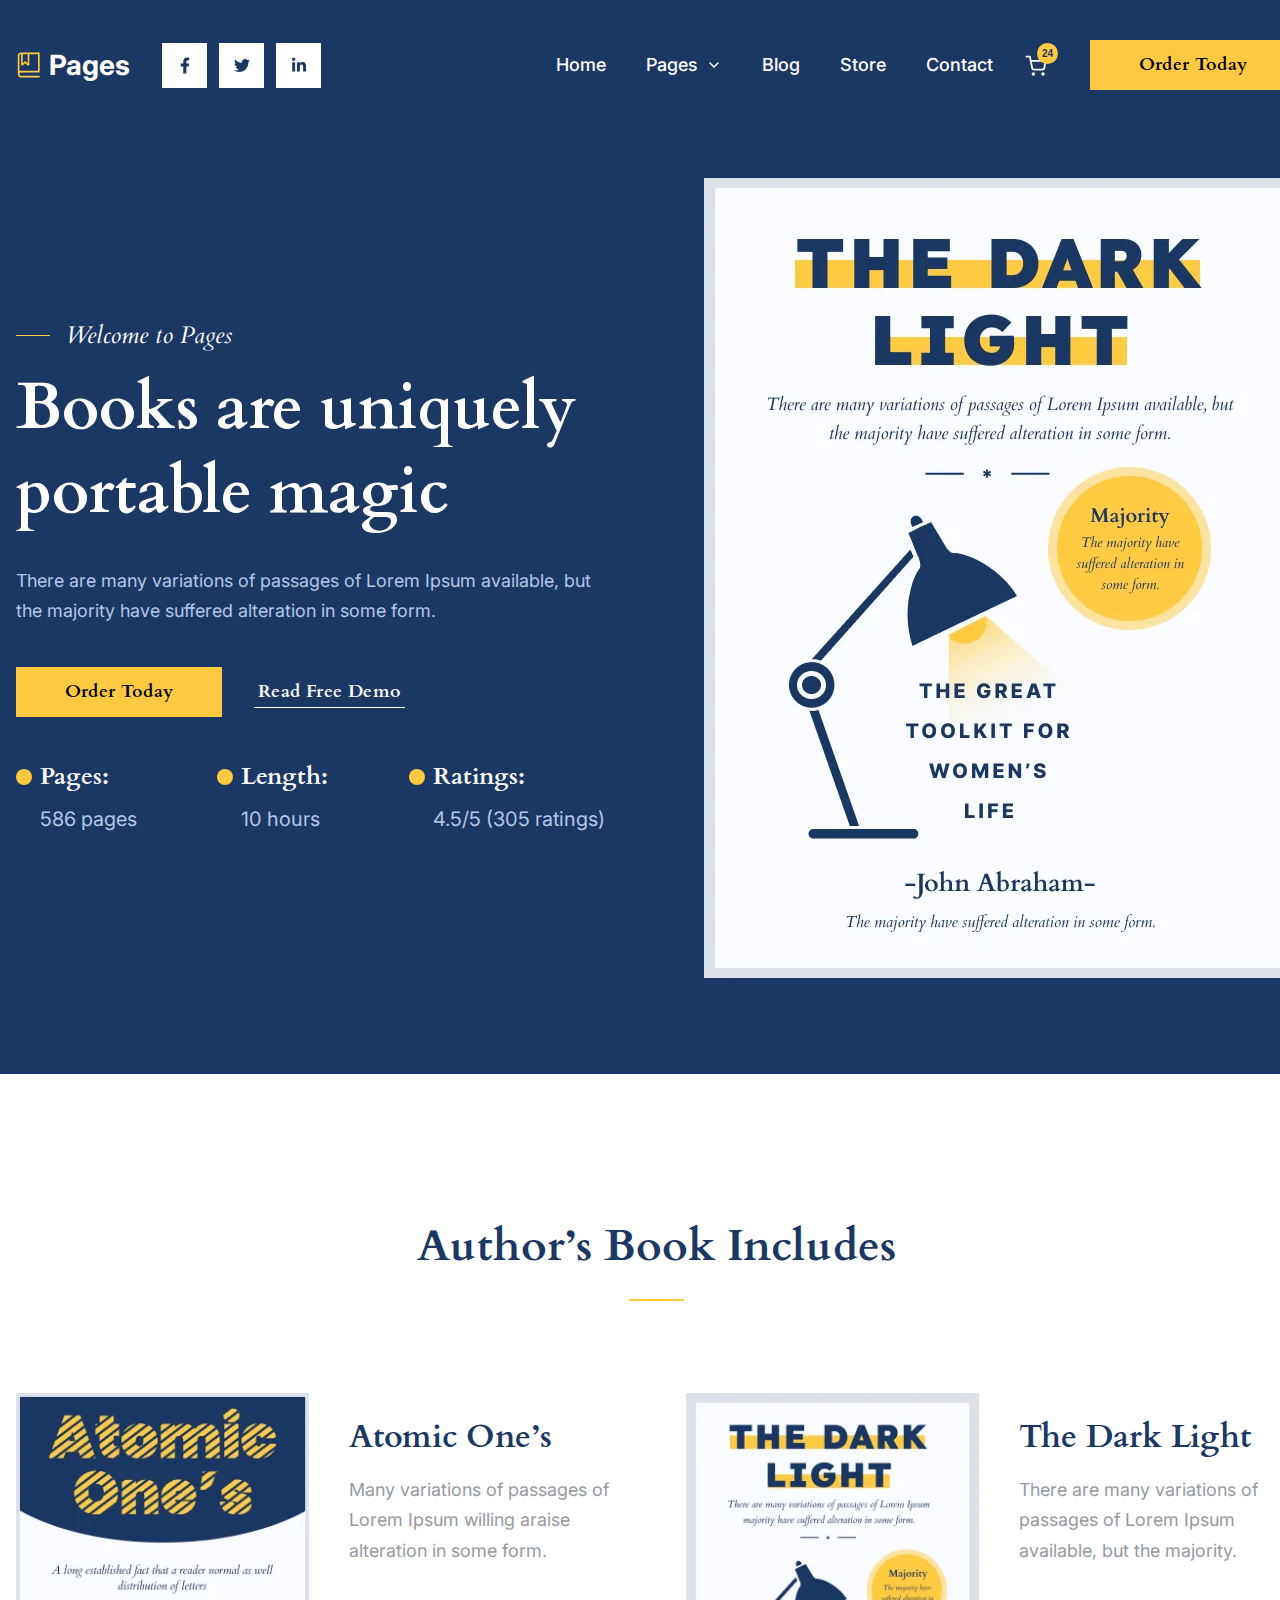
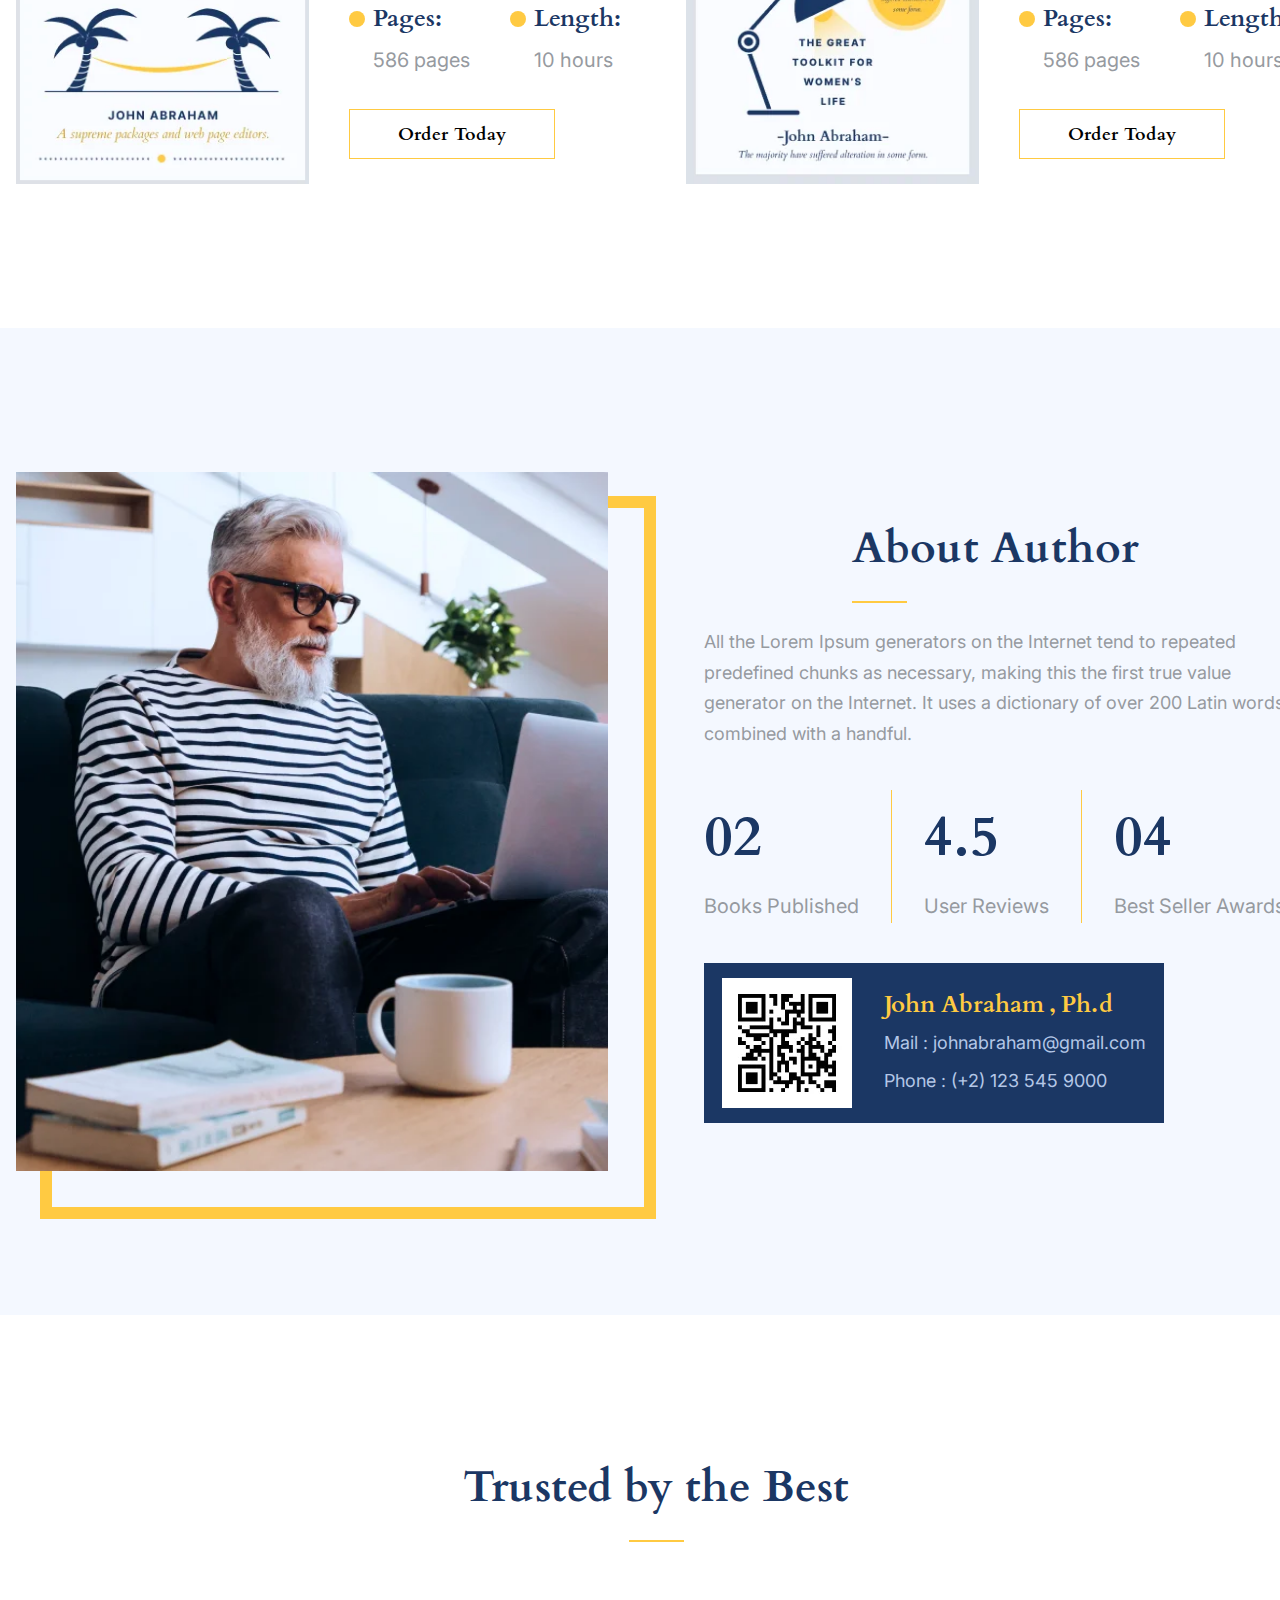
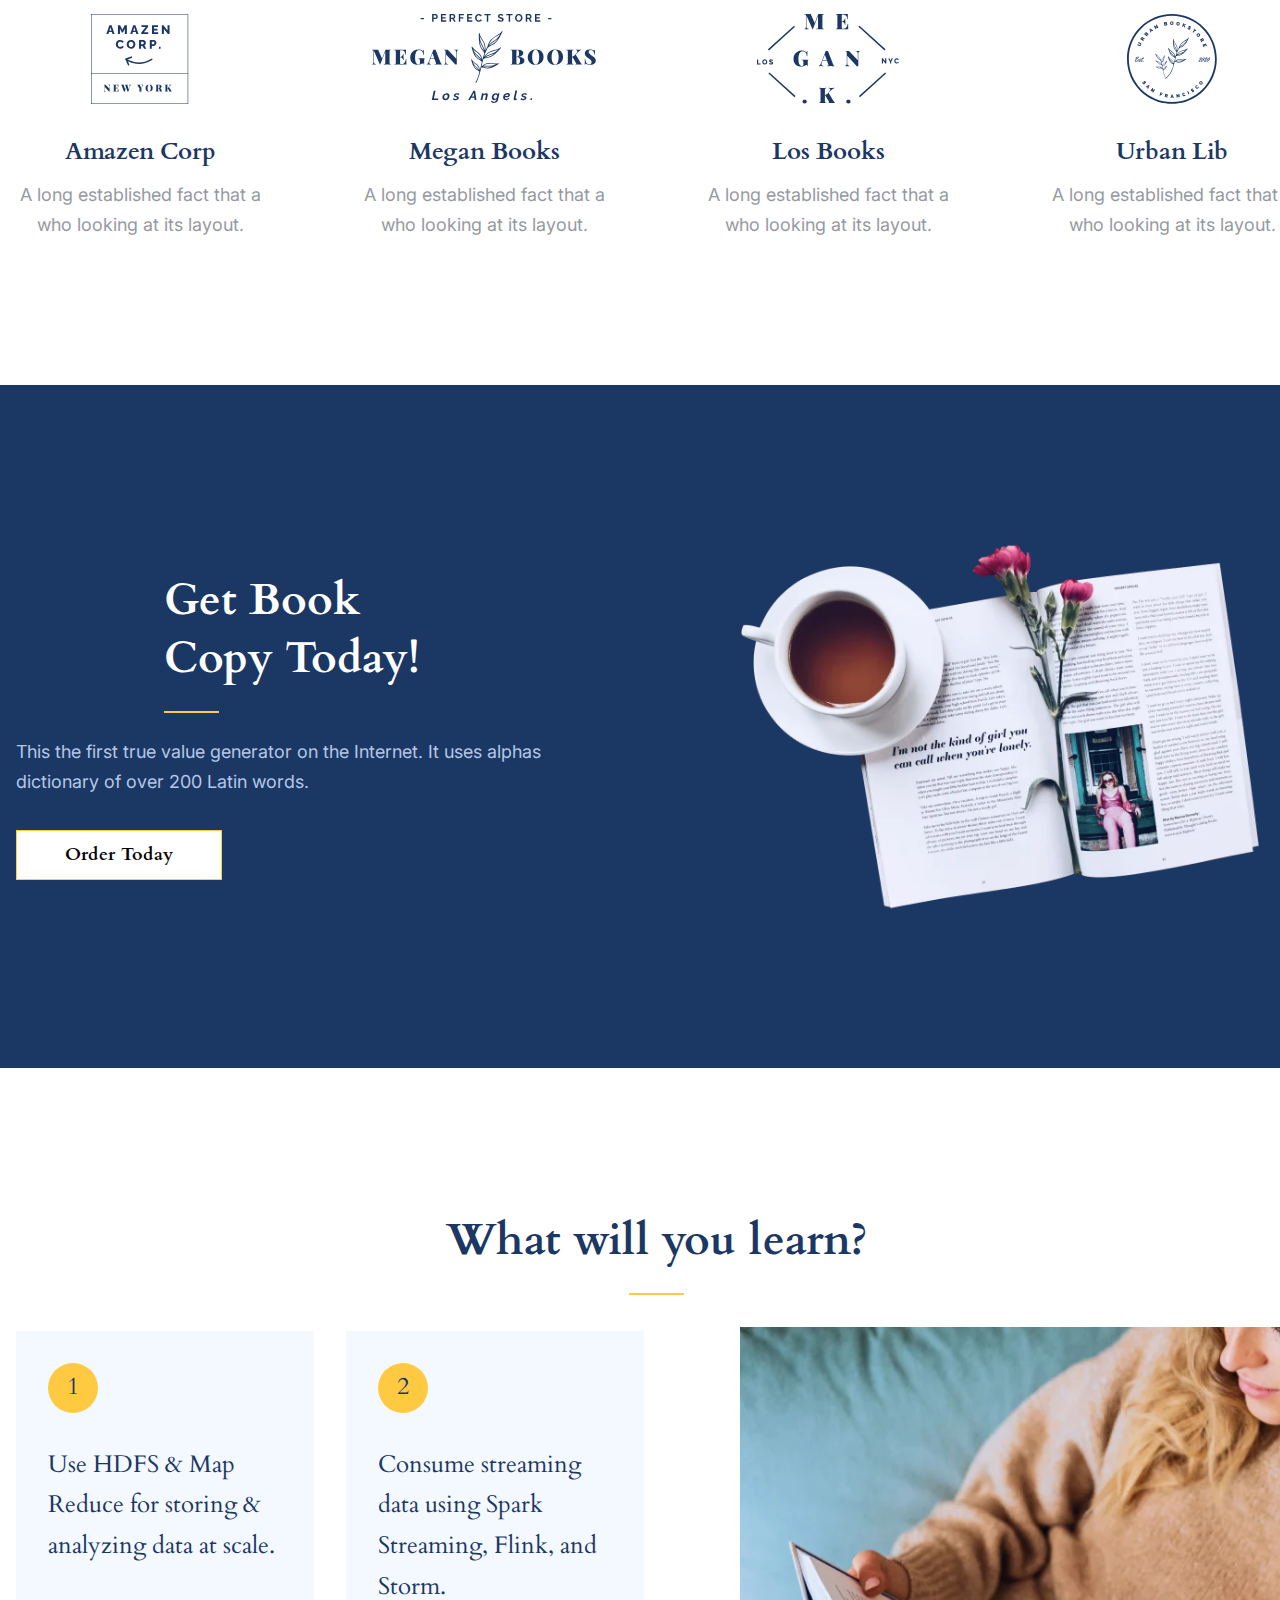
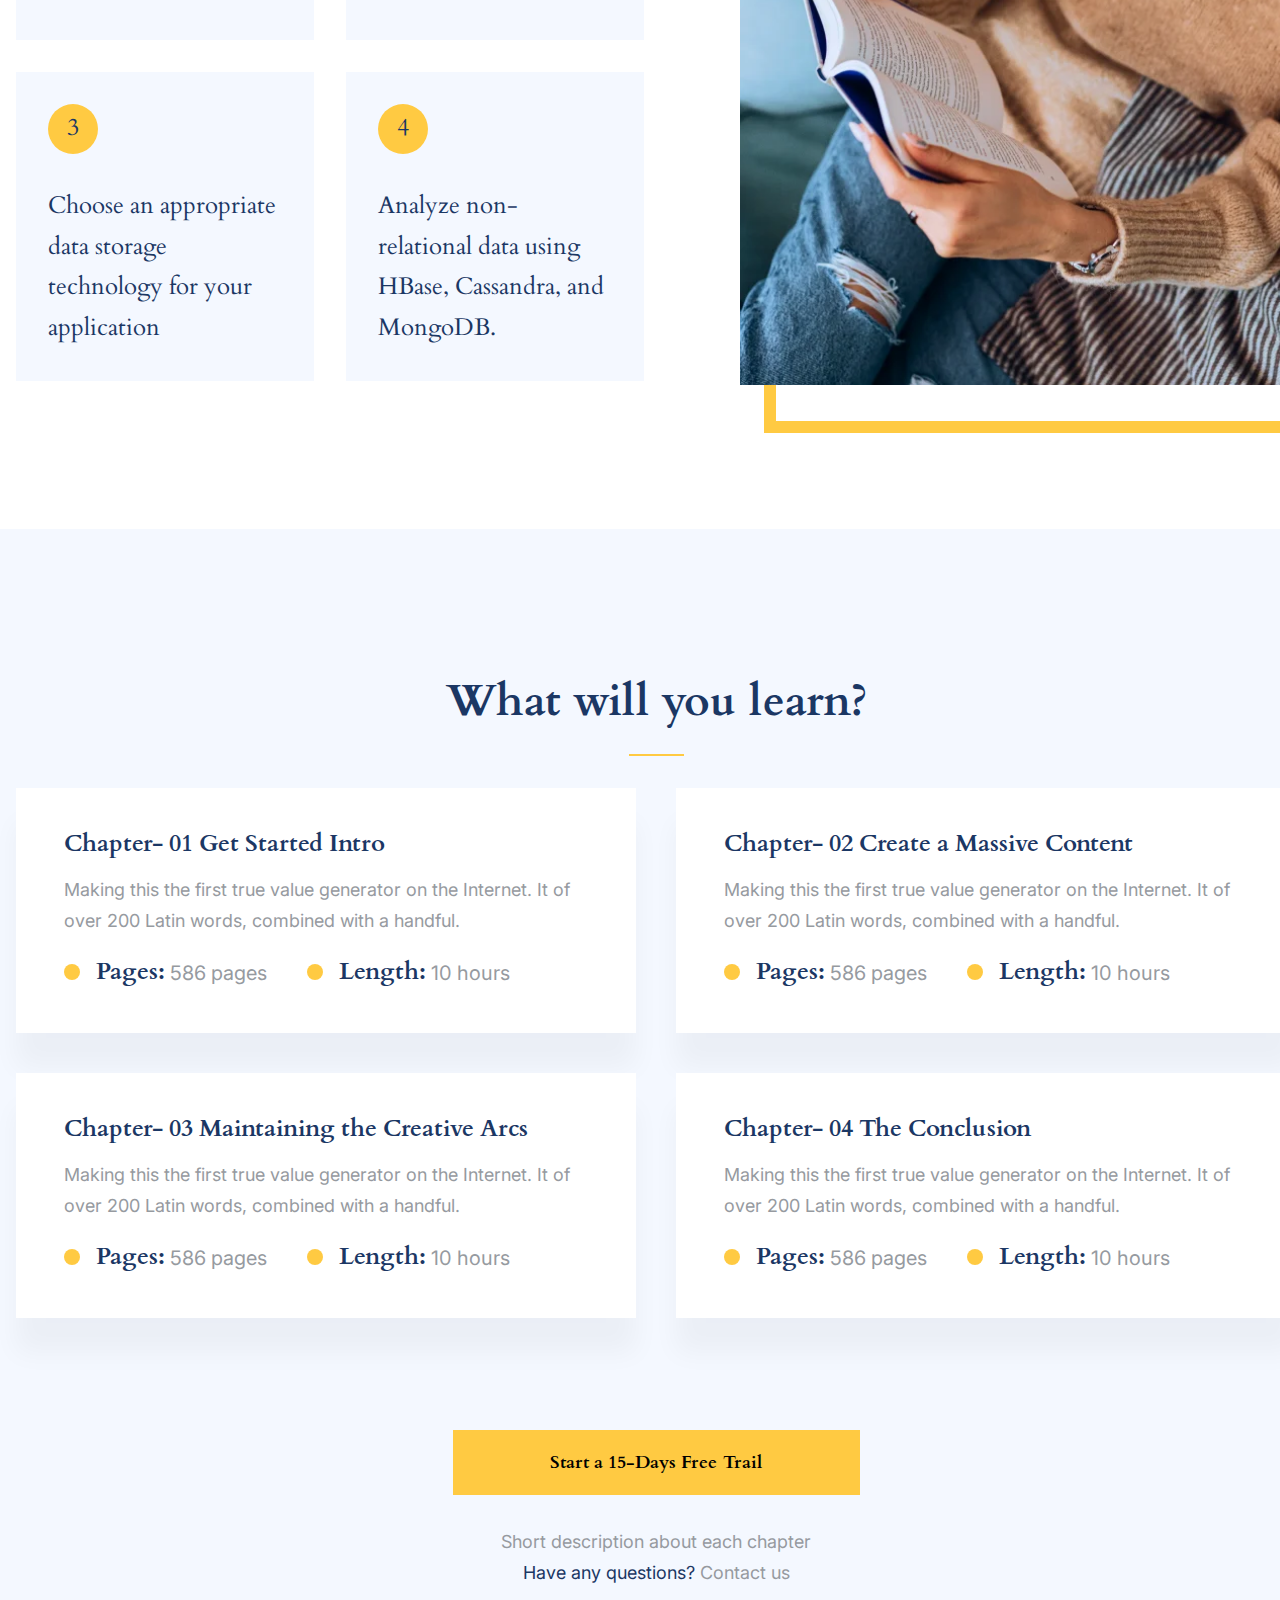
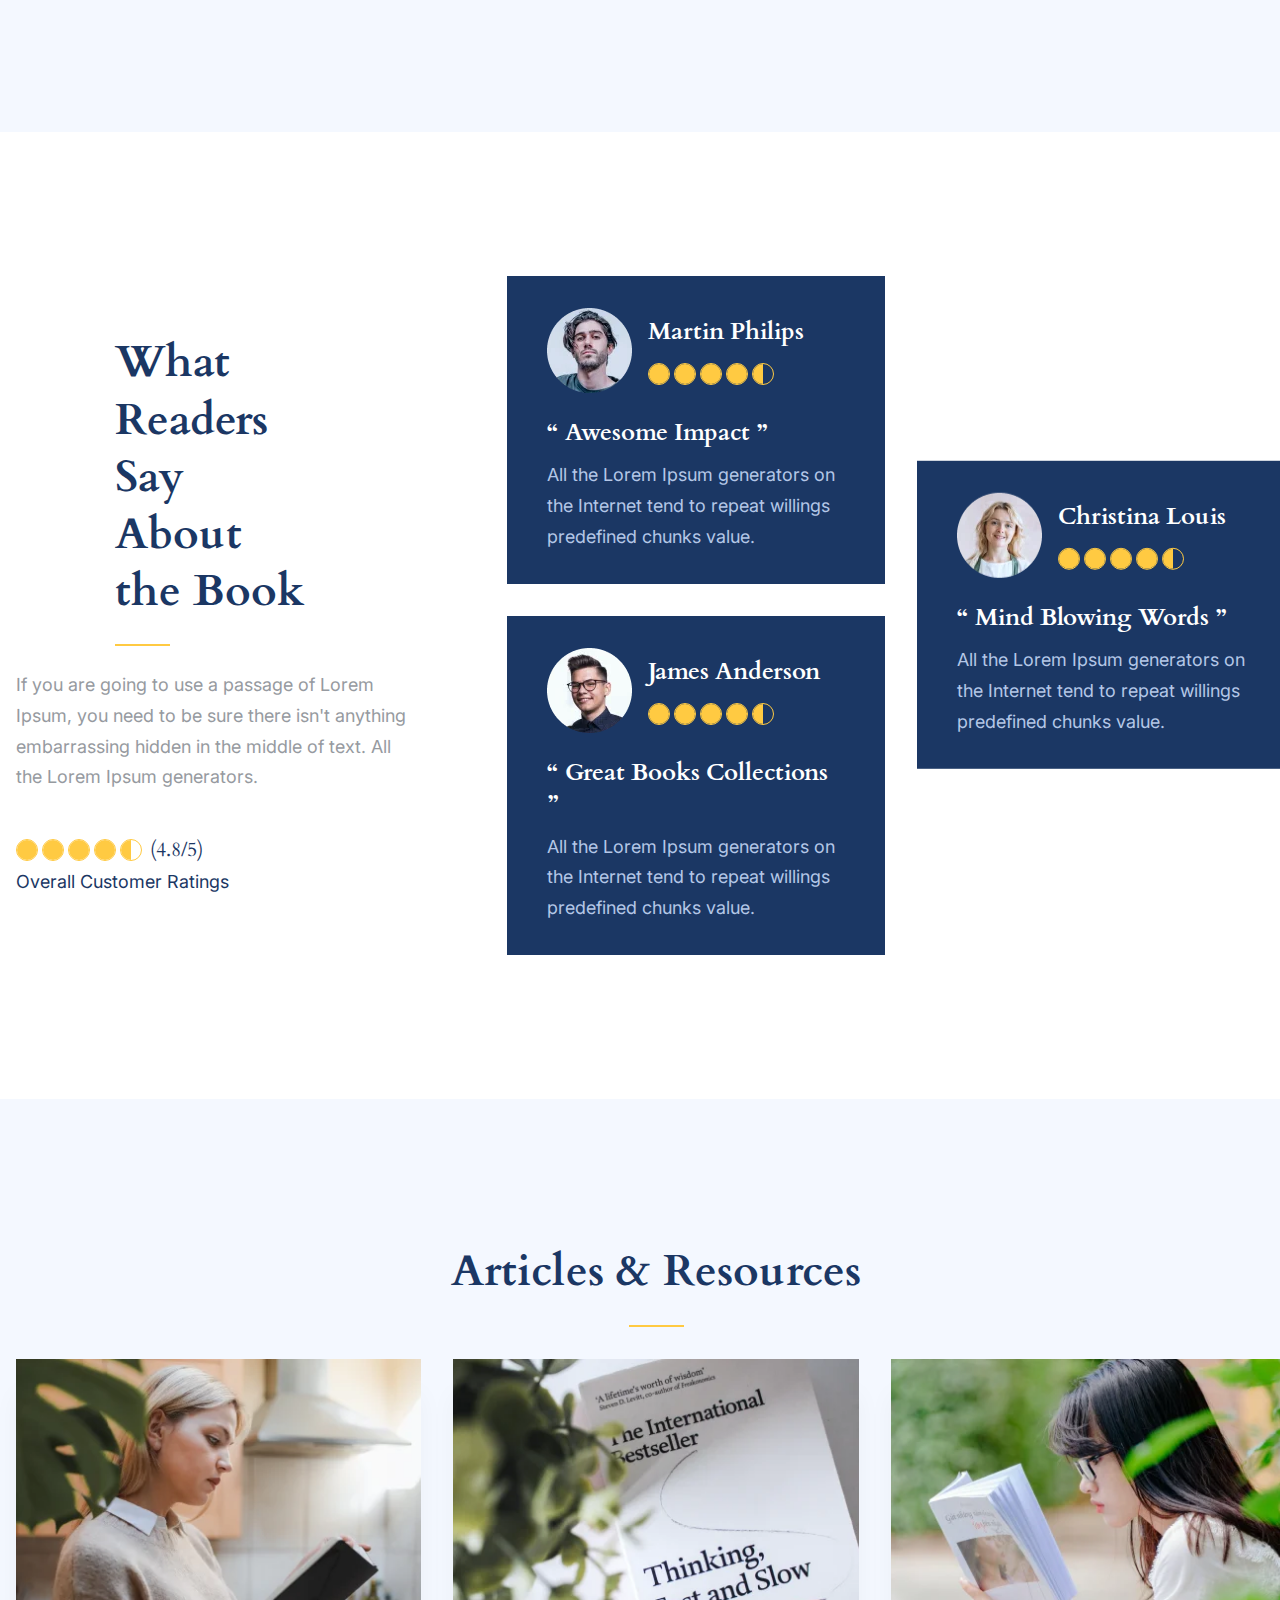
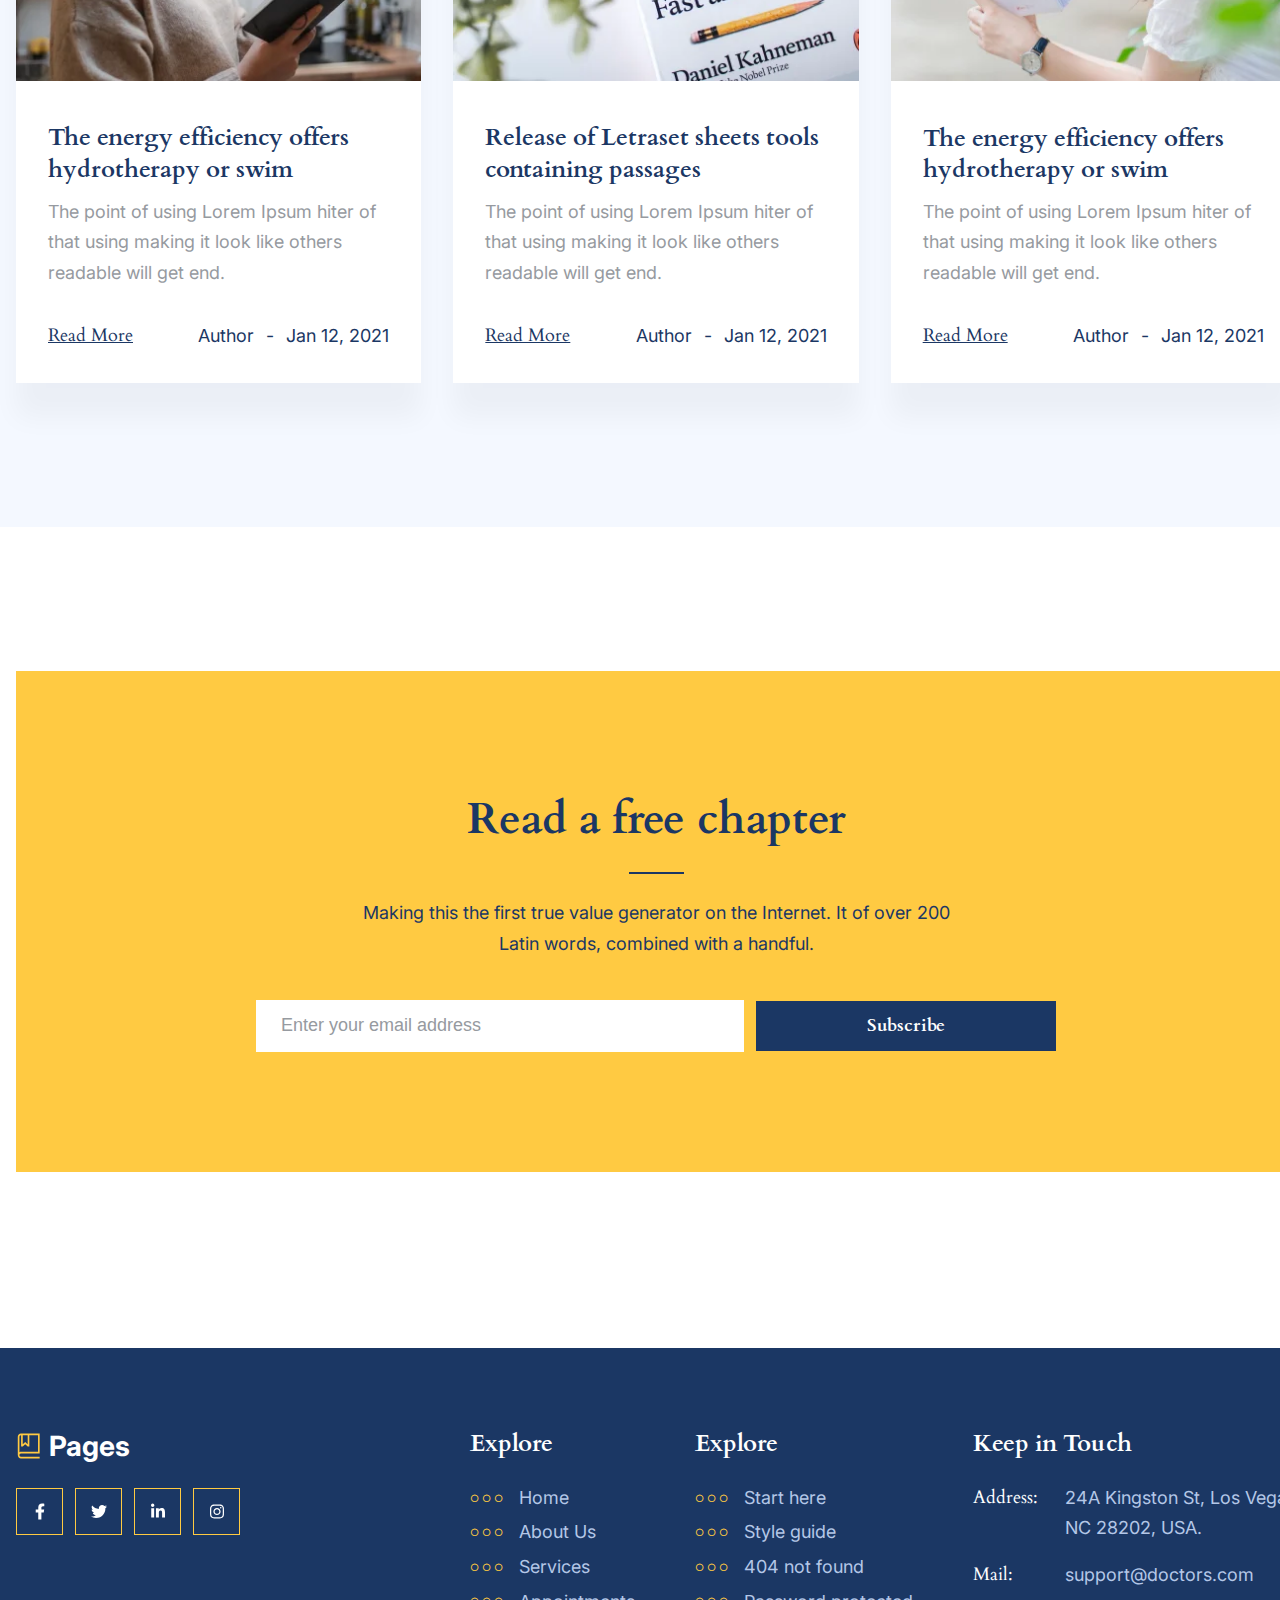
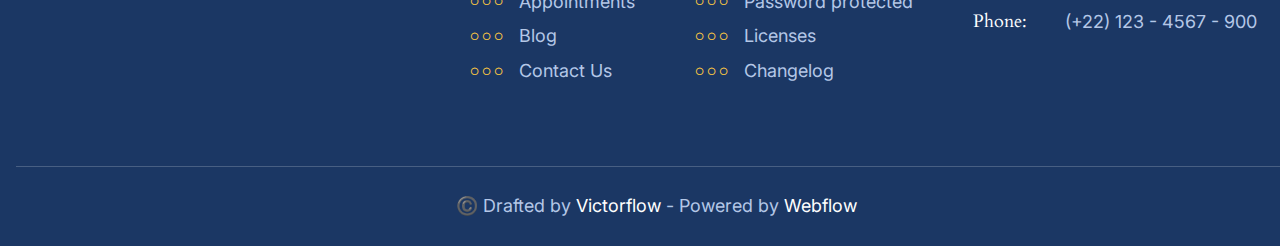
==== commit 47be8ff9: "real links for header" ====
--- a/index.html
+++ b/index.html
@@ -55,15 +55,16 @@
                                 </svg>
                             </a>
                             <div class="navigation__submenu">
-                                <a href="/">submenu item #1</a>
-                                <a href="/">submenu item #2</a>
-                                <a href="/">submenu item #3</a>
-                                <a href="/">submenu item #4</a>
+                                <a href="author.html">Author</a>
+                                <a href="post.html">Post</a>
+                                <a href="book.html">Book</a>
+                                <a href="protected.html">Protected Page</a>
+                                <a href="404.html">404</a>
                             </div>
                         </li>
-                        <li class="navigation__item"><a class="navigation__link" href="/">About</a></li>
-                        <li class="navigation__item"><a class="navigation__link" href="/">Services</a></li>
-                        <li class="navigation__item"><a class="navigation__link" href="/">Contact</a></li>
+                        <li class="navigation__item"><a class="navigation__link" href="blog.html">Blog</a></li>
+                        <li class="navigation__item"><a class="navigation__link" href="store.html">Store</a></li>
+                        <li class="navigation__item"><a class="navigation__link" href="contact.html">Contact</a></li>
                     </ul>
                 </nav>
                 <button class="cart" data-count="24">
